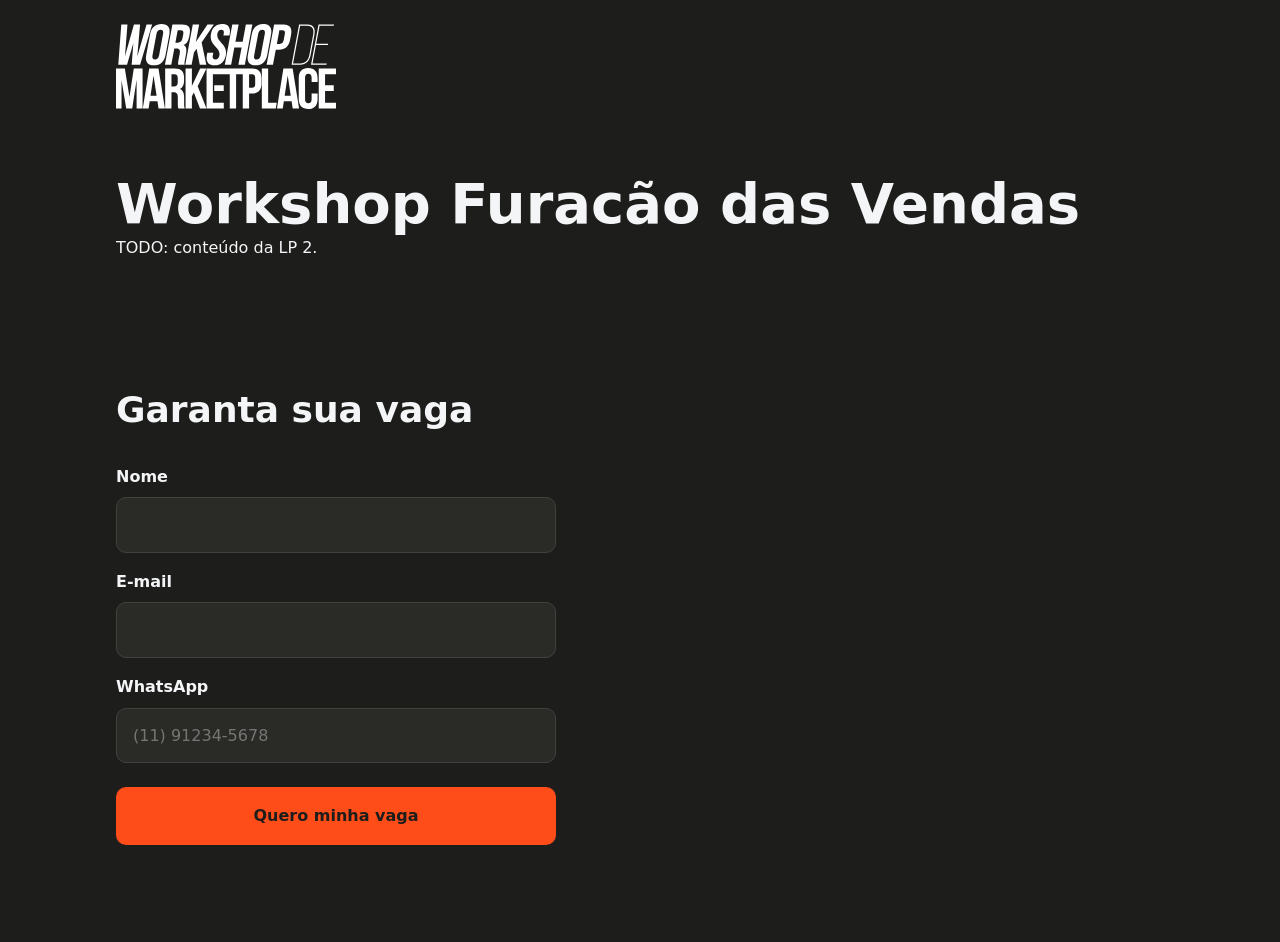
==== lp2/index.html @ ef736bb4 "Estrutura inicial das LPs do Workshop de Marketplace - .htaccess: HTTPS, sem www, URLs limpas, segur" ====
<!doctype html>
<html lang="pt-BR">
<head>
  <meta charset="utf-8">
  <meta name="viewport" content="width=device-width, initial-scale=1">

  <title>Workshop Furacão das Vendas | LP 2</title>
  <meta name="description" content="TODO: descrição de 140–160 caracteres da LP 2.">
  <link rel="canonical" href="https://workshop.furacaodasvendas.com.br/lp2/">
  <meta name="robots" content="index, follow, max-image-preview:large">

  <!-- Open Graph / redes sociais (imagem 1200x630) -->
  <meta property="og:type" content="website">
  <meta property="og:locale" content="pt_BR">
  <meta property="og:site_name" content="Workshop Furacão das Vendas">
  <meta property="og:title" content="Workshop Furacão das Vendas | LP 2">
  <meta property="og:description" content="TODO: descrição da LP 2.">
  <meta property="og:url" content="https://workshop.furacaodasvendas.com.br/lp2/">
  <meta property="og:image" content="https://workshop.furacaodasvendas.com.br/lp2/img/og.jpg">
  <meta property="og:image:width" content="1200">
  <meta property="og:image:height" content="630">
  <meta name="twitter:card" content="summary_large_image">

  <!-- Favicon / PWA -->
  <link rel="icon" href="/favicon.ico" sizes="32x32">
  <link rel="icon" href="/favicon.svg" type="image/svg+xml">
  <link rel="apple-touch-icon" href="/apple-touch-icon.png">
  <link rel="manifest" href="/site.webmanifest">
  <meta name="theme-color" content="#1D1D1B">

  <link rel="author" href="/humans.txt">

  <!-- Versione CSS/JS (?v=AAAAMMDD) a cada deploy para furar o cache -->
  <link rel="stylesheet" href="/lp2/css/style.css?v=20261028">
</head>
<body>

  <header class="site-header">
    <img class="logo" src="/lp2/img/logo-branco.svg" alt="Workshop de Marketplace" width="781" height="303">
  </header>

  <main>
    <section class="hero">
      <h1>Workshop Furacão das Vendas</h1>
      <p>TODO: conteúdo da LP 2.</p>
    </section>

    <section class="inscricao" id="inscricao">
      <h2>Garanta sua vaga</h2>

      <form class="form" action="/api/lead.php" method="post" data-antispam novalidate>
        <input type="hidden" name="_lp" value="lp2">
        <input type="hidden" name="_token" value="">

        <!-- Honeypot: invisível para pessoas, bots preenchem -->
        <div class="hp" aria-hidden="true">
          <label for="lp2-website">Não preencha</label>
          <input type="text" id="lp2-website" name="website" tabindex="-1" autocomplete="off">
        </div>

        <label for="lp2-nome">Nome</label>
        <input type="text" id="lp2-nome" name="nome" autocomplete="name" required minlength="2" maxlength="80">

        <label for="lp2-email">E-mail</label>
        <input type="email" id="lp2-email" name="email" autocomplete="email" required>

        <label for="lp2-telefone">WhatsApp</label>
        <input type="tel" id="lp2-telefone" name="telefone" autocomplete="tel-national" inputmode="tel" placeholder="(11) 91234-5678" required>

        <button type="submit">Quero minha vaga</button>
        <p class="form-status" data-form-status role="status" aria-live="polite"></p>
      </form>
    </section>
  </main>

  <script src="/assets/js/antispam.js?v=20261028" defer></script>
  <script src="/lp2/js/main.js?v=20261028" defer></script>
</body>
</html>
---- lp2/css/style.css ----
:root {
  --bg: #1D1D1B;
  --surface: #2A2A27;
  --border: #41413D;
  --text: #F4F5F7;
  --muted: #A9AFBC;
  --accent: #FF4D1A;
  --on-accent: #1D1D1B;
  --error: #FF6B6B;
  --ok: #3DDC84;
  color-scheme: dark;
}

*, *::before, *::after { box-sizing: border-box; margin: 0; }

body {
  min-height: 100dvh;
  background: var(--bg);
  color: var(--text);
  font: 16px/1.6 system-ui, -apple-system, "Segoe UI", Roboto, sans-serif;
  -webkit-font-smoothing: antialiased;
}

img, svg, video { display: block; max-width: 100%; height: auto; }

section { padding: 64px 16px; max-width: 1080px; margin-inline: auto; }

h1 { font-size: clamp(2rem, 6vw, 3.5rem); line-height: 1.1; }
h2 { font-size: clamp(1.5rem, 4vw, 2.25rem); line-height: 1.2; margin-bottom: 24px; }

/* Formulário */
.form { display: grid; gap: 8px; max-width: 440px; }
.form label { font-weight: 600; margin-top: 8px; }
.form input {
  width: 100%;
  padding: 14px 16px;
  border: 1px solid var(--border);
  border-radius: 10px;
  background: var(--surface);
  color: var(--text);
  font: inherit;
}
.form input:focus-visible { outline: 2px solid var(--accent); outline-offset: 2px; }
.form button {
  margin-top: 16px;
  padding: 16px 24px;
  border: 0;
  border-radius: 10px;
  background: var(--accent);
  color: var(--on-accent);
  font: inherit;
  font-weight: 700;
  cursor: pointer;
}
.form button:disabled { opacity: .6; cursor: wait; }
.form-status { min-height: 1.6em; color: var(--muted); }
.form-status[data-state="error"] { color: var(--error); }
.form-status[data-state="ok"] { color: var(--ok); }

/* Honeypot fora da tela (display:none é ignorado por alguns bots) */
.hp { position: absolute; left: -9999px; width: 1px; height: 1px; overflow: hidden; }

/* Cabeçalho */
.site-header { padding: 24px 16px 0; max-width: 1080px; margin-inline: auto; }
.logo { width: clamp(140px, 30vw, 220px); }
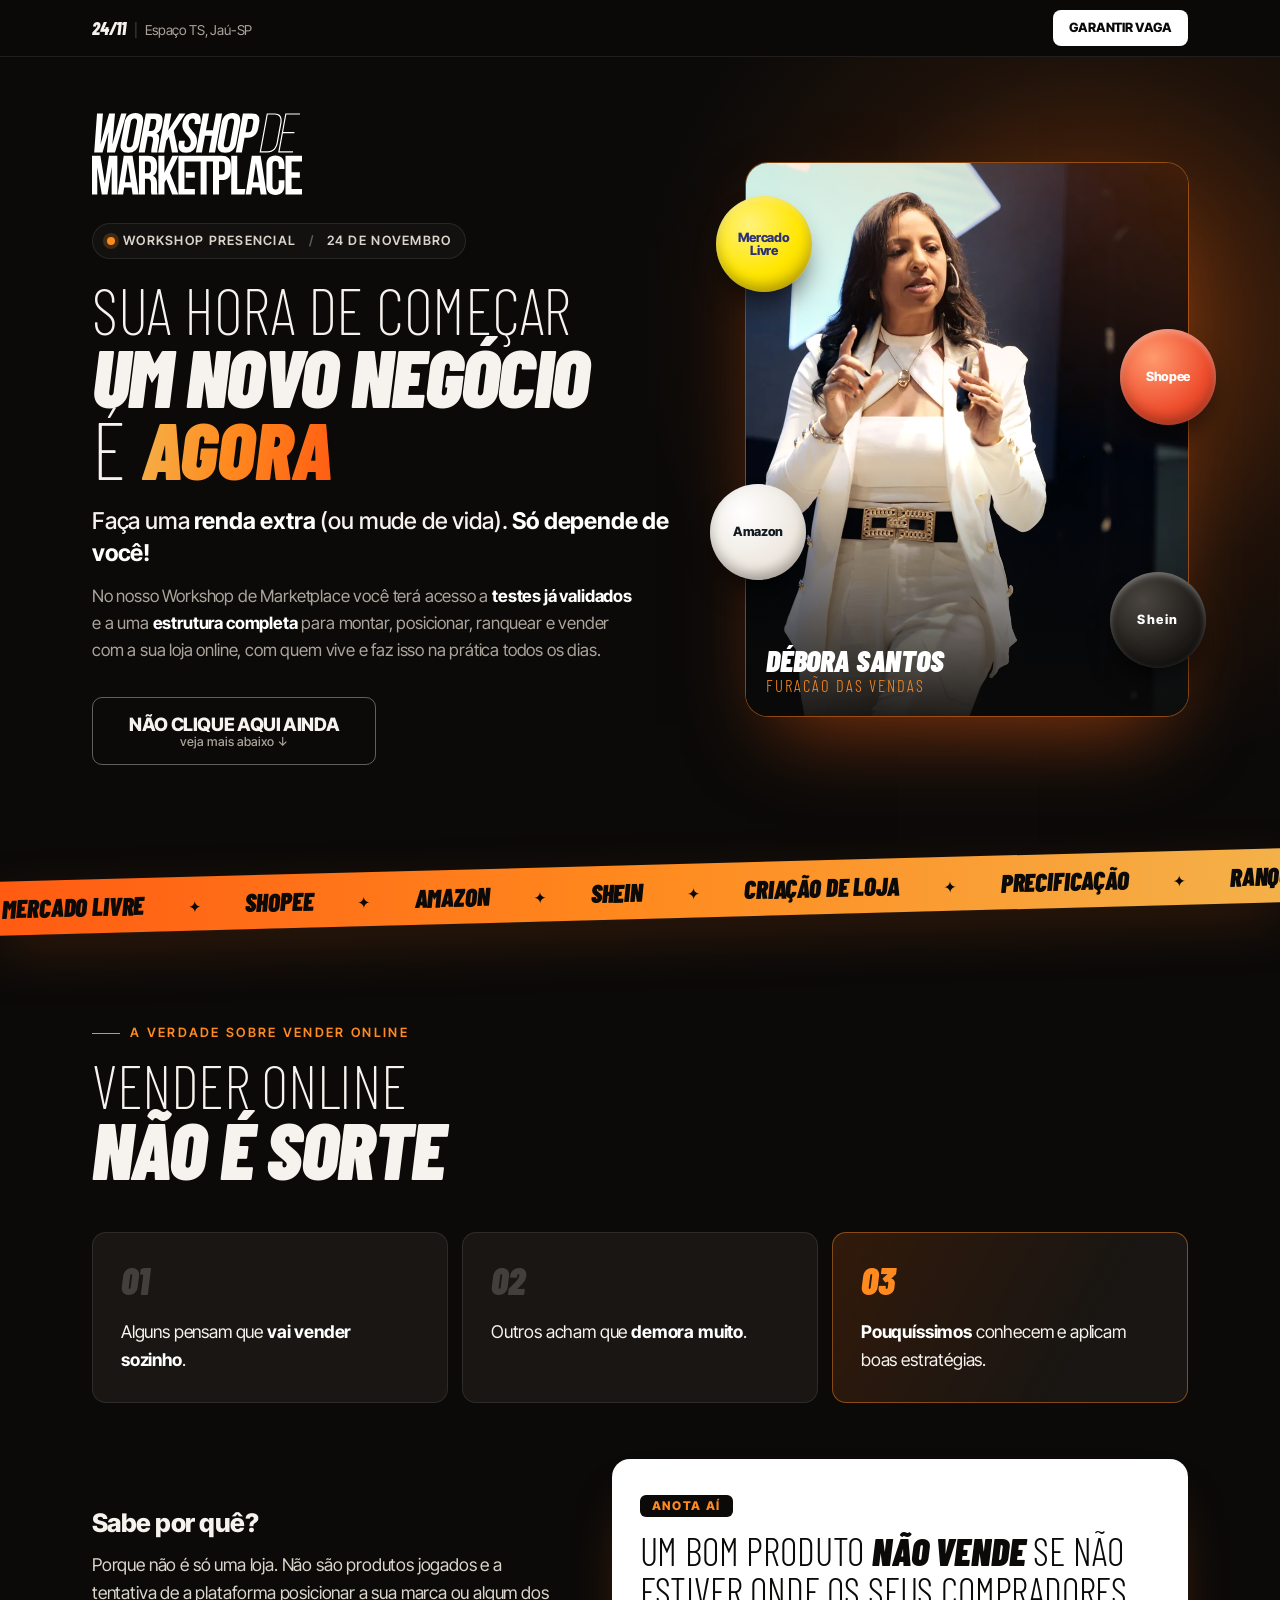
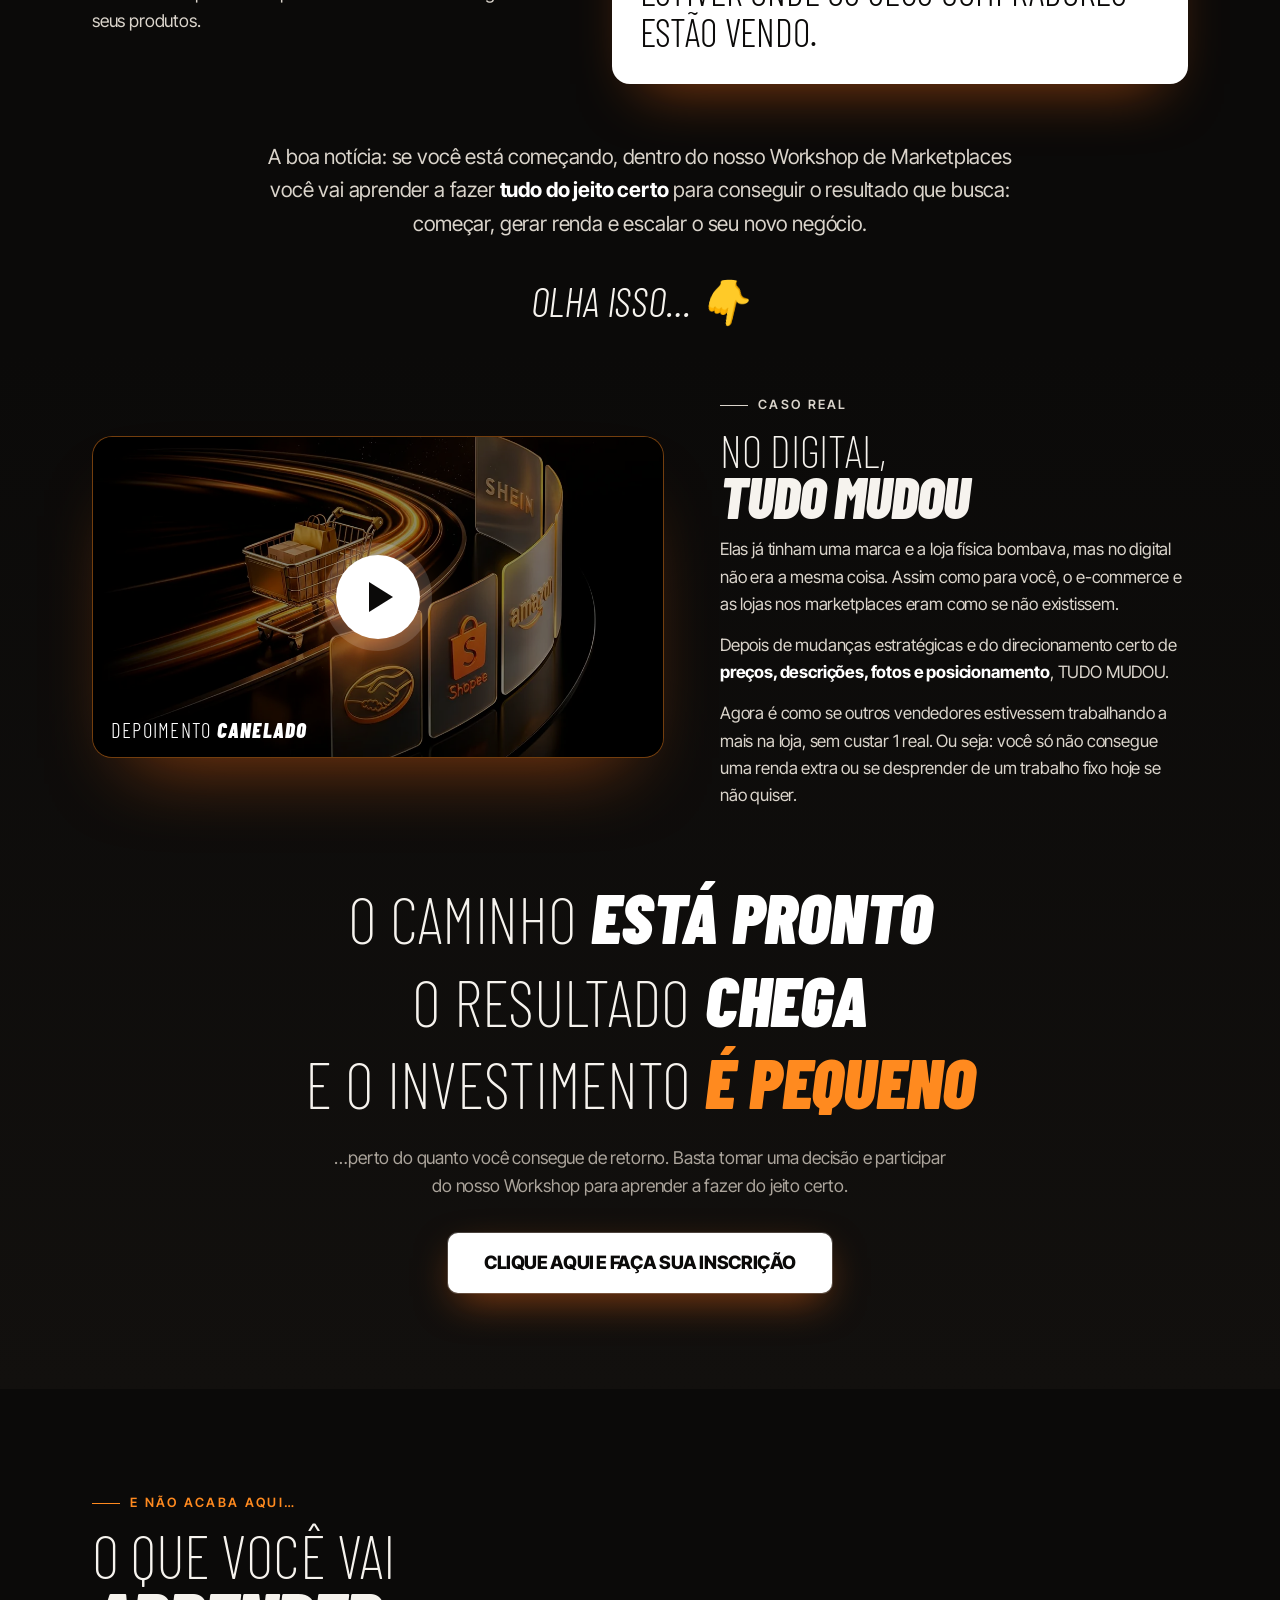
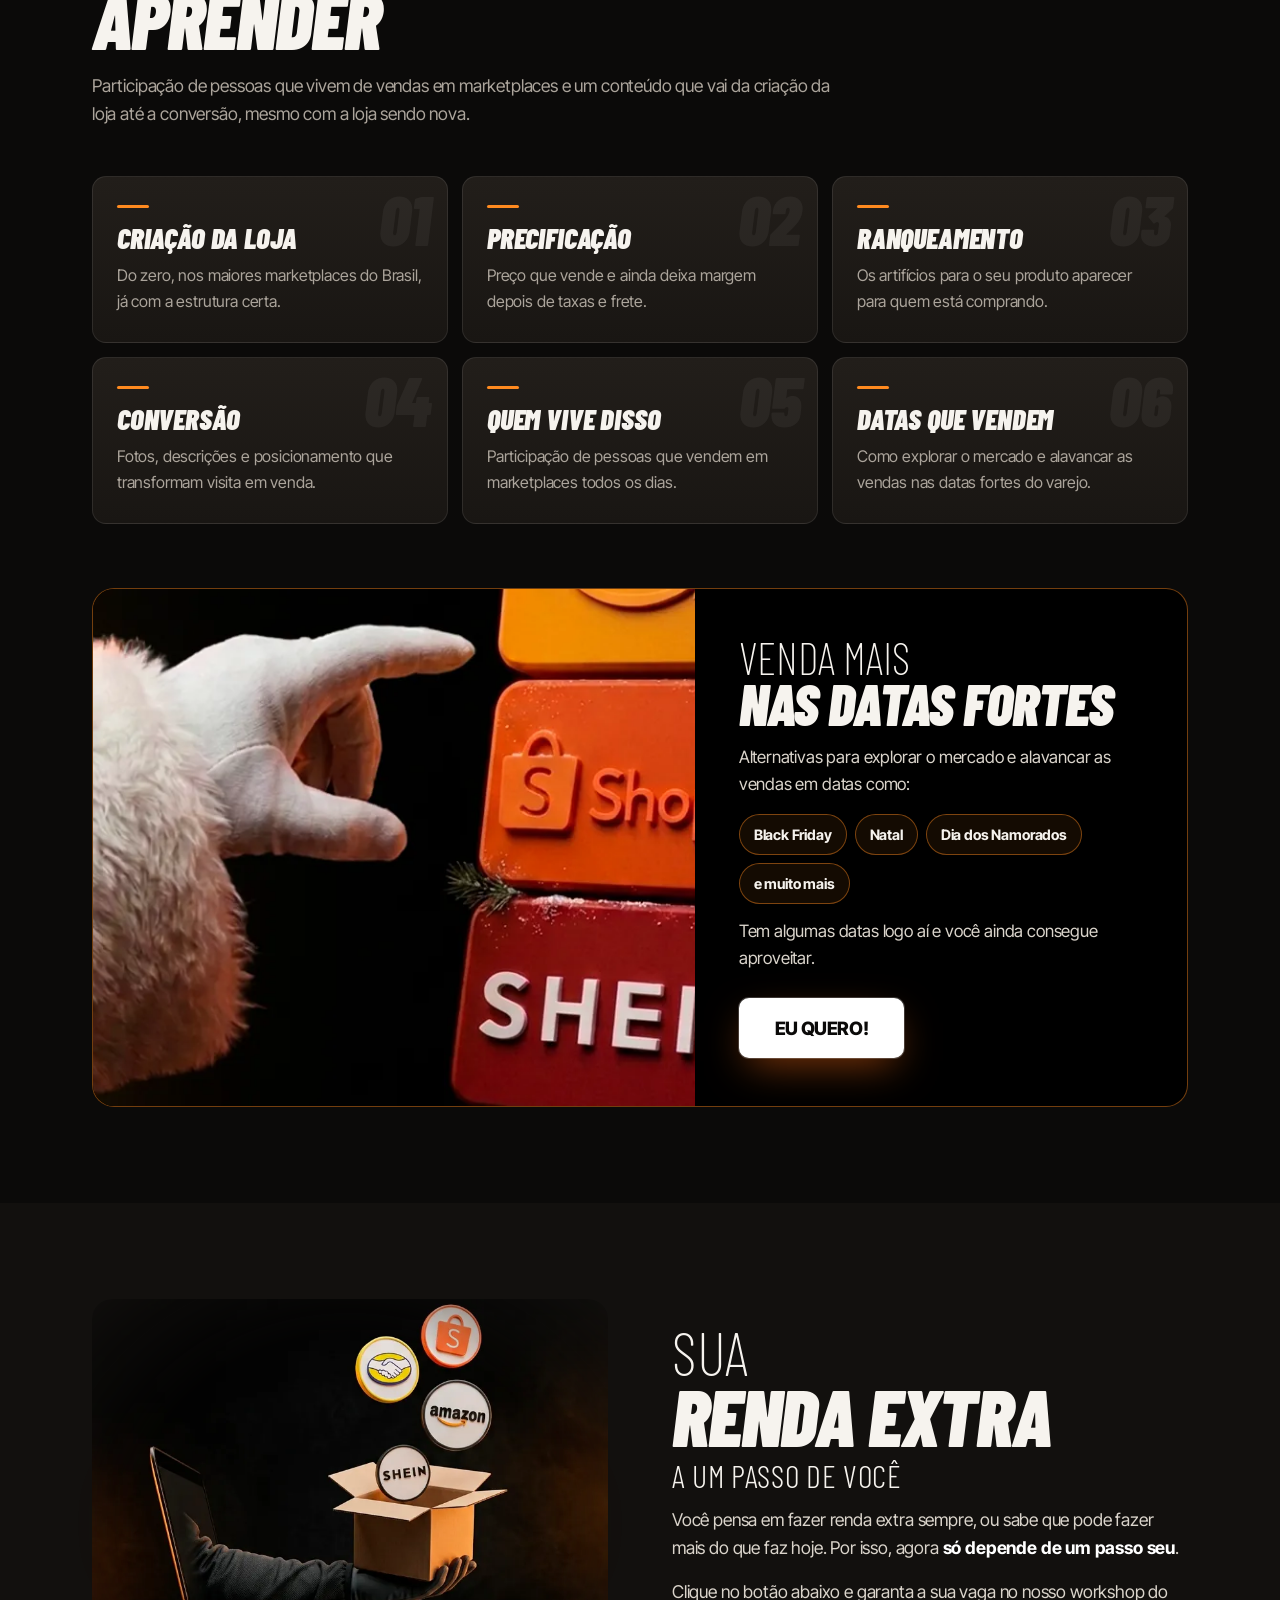
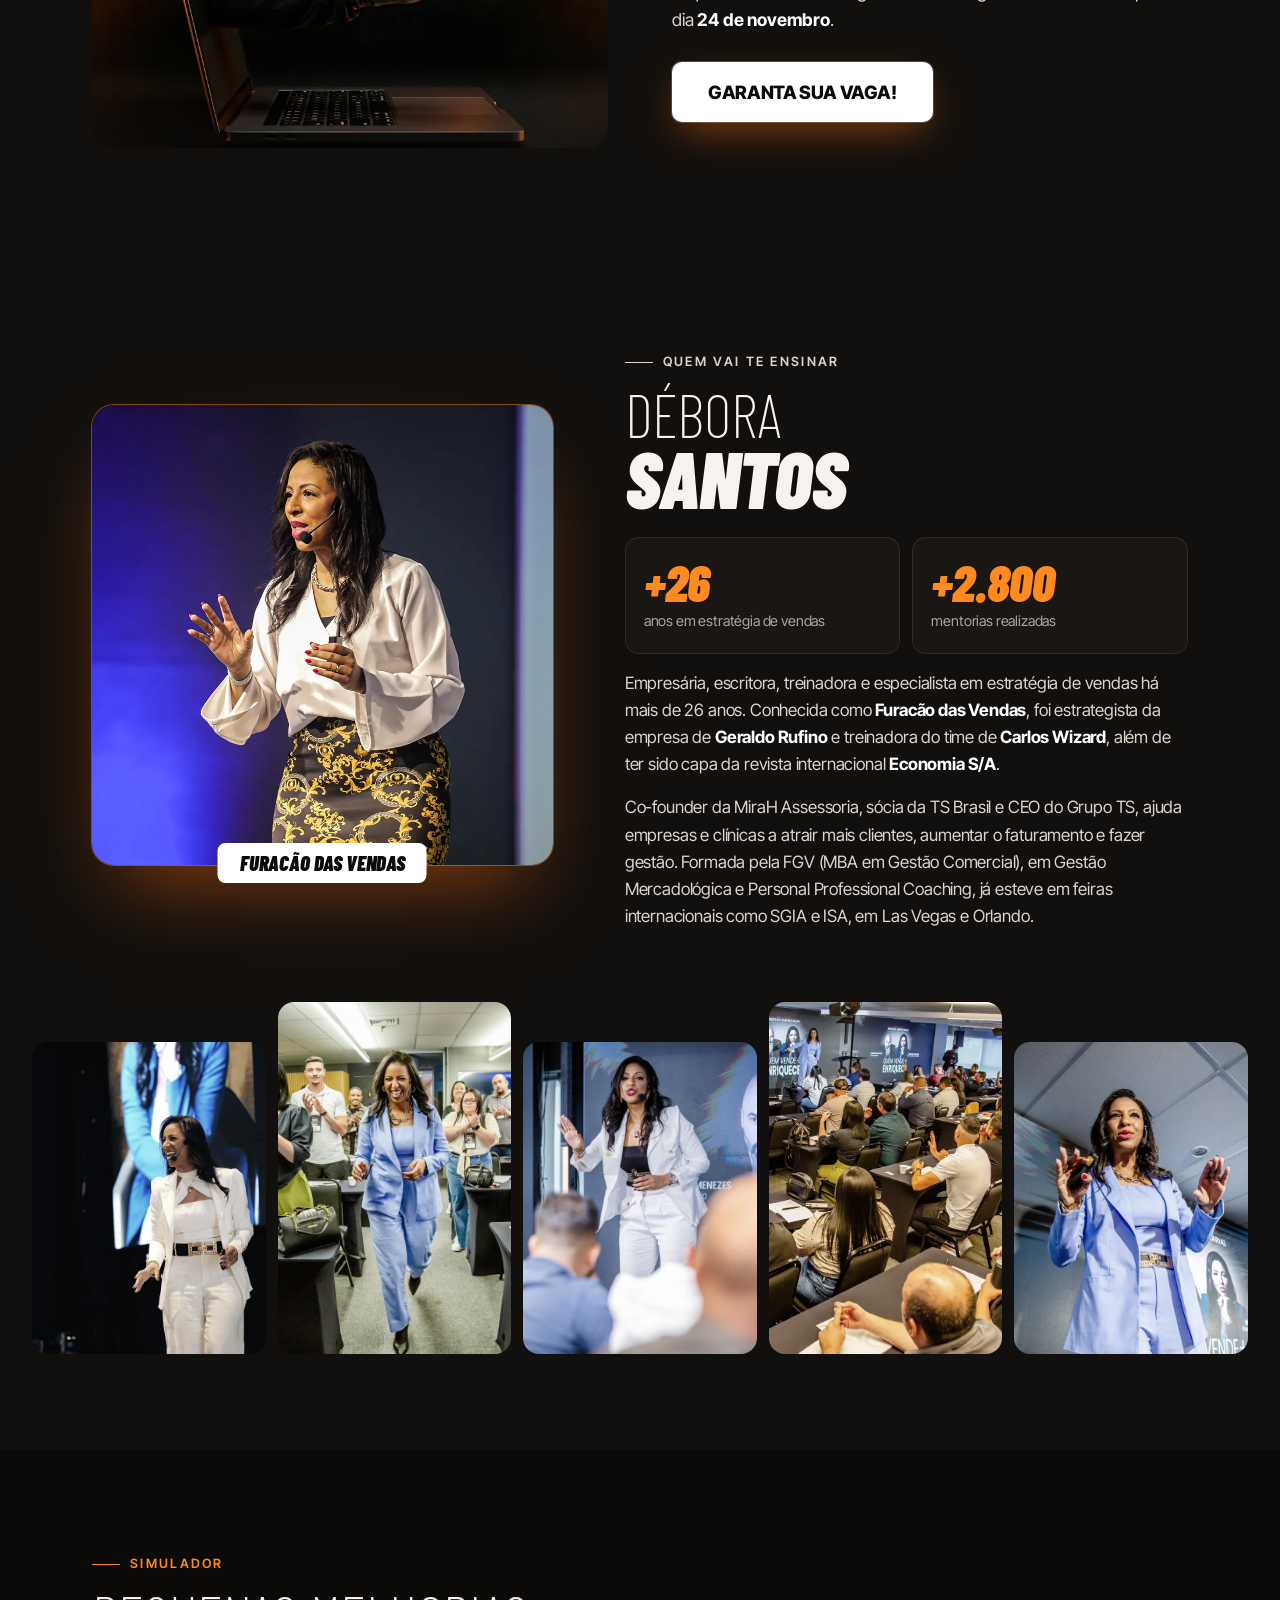
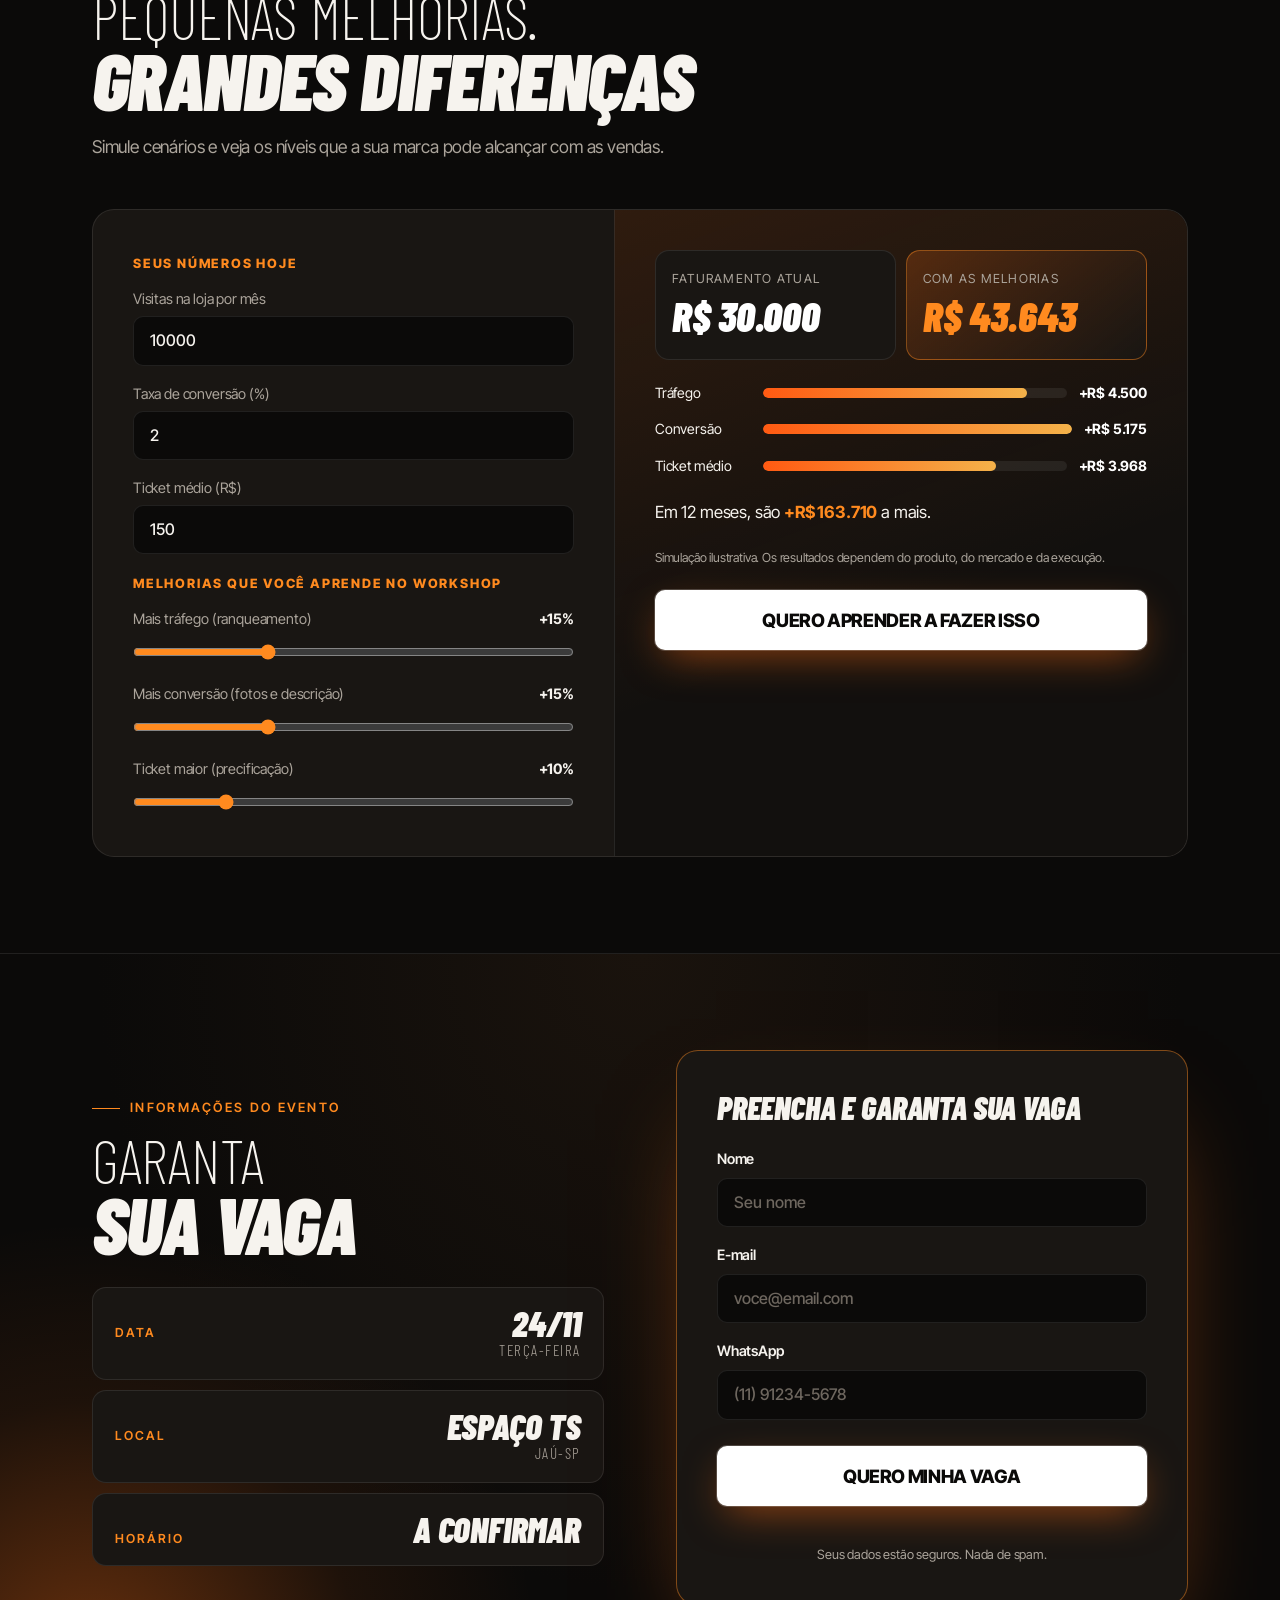
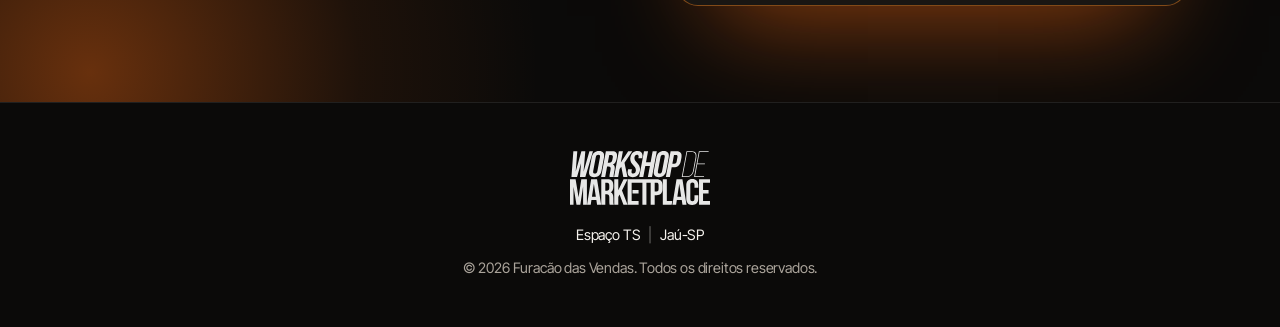
==== commit 564e781a: "LP2 completa (design dos criativos) e lp1 clonada como base - Hero com a Débora no palco, faixa de m" ====
--- a/lp2/index.html
+++ b/lp2/index.html
@@ -4,17 +4,17 @@
   <meta charset="utf-8">
   <meta name="viewport" content="width=device-width, initial-scale=1">
 
-  <title>Workshop Furacão das Vendas | LP 2</title>
-  <meta name="description" content="TODO: descrição de 140–160 caracteres da LP 2.">
+  <title>Workshop de Marketplace | 24/11 em Jaú-SP com Débora Santos</title>
+  <meta name="description" content="Aprenda a montar, posicionar, ranquear e vender nos marketplaces com quem vive disso todos os dias. Workshop presencial em 24/11 no Espaço TS, Jaú-SP.">
   <link rel="canonical" href="https://workshop.furacaodasvendas.com.br/lp2/">
   <meta name="robots" content="index, follow, max-image-preview:large">
 
   <!-- Open Graph / redes sociais (imagem 1200x630) -->
   <meta property="og:type" content="website">
   <meta property="og:locale" content="pt_BR">
-  <meta property="og:site_name" content="Workshop Furacão das Vendas">
-  <meta property="og:title" content="Workshop Furacão das Vendas | LP 2">
-  <meta property="og:description" content="TODO: descrição da LP 2.">
+  <meta property="og:site_name" content="Workshop de Marketplace">
+  <meta property="og:title" content="Workshop de Marketplace | 24/11 em Jaú-SP">
+  <meta property="og:description" content="Sua renda extra começa nos marketplaces. Aprenda o passo a passo com a Débora Santos, a Furacão das Vendas.">
   <meta property="og:url" content="https://workshop.furacaodasvendas.com.br/lp2/">
   <meta property="og:image" content="https://workshop.furacaodasvendas.com.br/lp2/img/og.jpg">
   <meta property="og:image:width" content="1200">
@@ -26,52 +26,390 @@
   <link rel="icon" href="/favicon.svg" type="image/svg+xml">
   <link rel="apple-touch-icon" href="/apple-touch-icon.png">
   <link rel="manifest" href="/site.webmanifest">
-  <meta name="theme-color" content="#1D1D1B">
+  <meta name="theme-color" content="#0B0A09">
 
   <link rel="author" href="/humans.txt">
+
+  <!-- Fontes -->
+  <link rel="preconnect" href="https://fonts.googleapis.com">
+  <link rel="preconnect" href="https://fonts.gstatic.com" crossorigin>
+  <link rel="stylesheet" href="https://fonts.googleapis.com/css2?family=Barlow+Condensed:ital,wght@0,200;0,300;0,600;0,800;1,300;1,800;1,900&family=Inter+Tight:wght@400;500;600;700;800&display=swap">
+
+  <link rel="preload" as="image" href="/lp2/img/debora-palco.webp" fetchpriority="high">
 
   <!-- Versione CSS/JS (?v=AAAAMMDD) a cada deploy para furar o cache -->
   <link rel="stylesheet" href="/lp2/css/style.css?v=20261028">
+  <script>document.documentElement.classList.add('js')</script>
+
+  <script type="application/ld+json">
+  {
+    "@context": "https://schema.org",
+    "@type": "Event",
+    "name": "Workshop de Marketplace",
+    "description": "Workshop presencial para criar, posicionar, ranquear e vender nos marketplaces.",
+    "startDate": "2026-11-24",
+    "eventAttendanceMode": "https://schema.org/OfflineEventAttendanceMode",
+    "eventStatus": "https://schema.org/EventScheduled",
+    "location": {
+      "@type": "Place",
+      "name": "Espaço TS",
+      "address": { "@type": "PostalAddress", "addressLocality": "Jaú", "addressRegion": "SP", "addressCountry": "BR" }
+    },
+    "image": "https://workshop.furacaodasvendas.com.br/lp2/img/og.jpg",
+    "performer": { "@type": "Person", "name": "Débora Santos" },
+    "organizer": { "@type": "Organization", "name": "Furacão das Vendas", "url": "https://workshop.furacaodasvendas.com.br/" }
+  }
+  </script>
 </head>
 <body>
 
-  <header class="site-header">
-    <img class="logo" src="/lp2/img/logo-branco.svg" alt="Workshop de Marketplace" width="781" height="303">
-  </header>
+  <!-- Barra superior -->
+  <div class="topbar">
+    <div class="topbar__in">
+      <p><strong>24/11</strong> <span class="topbar__loc"><span class="sep">|</span> Espaço TS, Jaú-SP</span> <span class="topbar__count" data-countdown hidden></span></p>
+      <a class="topbar__cta" href="#inscricao">Garantir vaga</a>
+    </div>
+  </div>
 
   <main>
+
+    <!-- HERO -->
     <section class="hero">
-      <h1>Workshop Furacão das Vendas</h1>
-      <p>TODO: conteúdo da LP 2.</p>
-    </section>
-
-    <section class="inscricao" id="inscricao">
-      <h2>Garanta sua vaga</h2>
-
-      <form class="form" action="/api/lead.php" method="post" data-antispam novalidate>
-        <input type="hidden" name="_lp" value="lp2">
-        <input type="hidden" name="_token" value="">
-
-        <!-- Honeypot: invisível para pessoas, bots preenchem -->
-        <div class="hp" aria-hidden="true">
-          <label for="lp2-website">Não preencha</label>
-          <input type="text" id="lp2-website" name="website" tabindex="-1" autocomplete="off">
-        </div>
-
-        <label for="lp2-nome">Nome</label>
-        <input type="text" id="lp2-nome" name="nome" autocomplete="name" required minlength="2" maxlength="80">
-
-        <label for="lp2-email">E-mail</label>
-        <input type="email" id="lp2-email" name="email" autocomplete="email" required>
-
-        <label for="lp2-telefone">WhatsApp</label>
-        <input type="tel" id="lp2-telefone" name="telefone" autocomplete="tel-national" inputmode="tel" placeholder="(11) 91234-5678" required>
-
-        <button type="submit">Quero minha vaga</button>
-        <p class="form-status" data-form-status role="status" aria-live="polite"></p>
-      </form>
+      <div class="hero__glow" aria-hidden="true"></div>
+      <div class="wrap hero__grid">
+        <div class="hero__copy">
+          <img class="logo" src="/lp2/img/logo-branco.svg" alt="Workshop de Marketplace" width="781" height="303">
+
+          <p class="eyebrow"><span class="dot"></span> Workshop presencial <span class="sep">/</span> 24 de novembro</p>
+
+          <h1 class="display">
+            <span class="thin">Sua hora de começar</span>
+            <span class="bold">um novo negócio</span>
+            <span class="thin">é <em class="hl">agora</em></span>
+          </h1>
+
+          <p class="hero__sub">Faça uma <strong>renda extra</strong> (ou mude de vida). <strong>Só depende de você!</strong></p>
+
+          <p class="hero__text">No nosso Workshop de Marketplace você terá acesso a <strong>testes já validados</strong> e a uma <strong>estrutura completa</strong> para montar, posicionar, ranquear e vender com a sua loja online, com quem vive e faz isso na prática todos os dias.</p>
+
+          <a class="btn btn--ghost" href="#por-que">
+            <span>Não clique aqui ainda</span>
+            <small>veja mais abaixo <i aria-hidden="true">↓</i></small>
+          </a>
+        </div>
+
+        <div class="hero__media">
+          <figure class="hero__photo">
+            <img src="/lp2/img/debora-palco.webp" alt="Débora Santos palestrando no palco" width="880" height="1100" fetchpriority="high">
+          </figure>
+          <ul class="coins" aria-label="Marketplaces abordados">
+            <li class="coin coin--ml">Mercado Livre</li>
+            <li class="coin coin--sh">Shopee</li>
+            <li class="coin coin--am">Amazon</li>
+            <li class="coin coin--se">Shein</li>
+          </ul>
+          <div class="hero__badge">
+            <strong>Débora Santos</strong>
+            <span>Furacão das Vendas</span>
+          </div>
+        </div>
+      </div>
+    </section>
+
+    <!-- Faixa -->
+    <div class="ticker" aria-hidden="true">
+      <div class="ticker__track">
+        <span>Mercado Livre</span><span>Shopee</span><span>Amazon</span><span>Shein</span><span>Criação de loja</span><span>Precificação</span><span>Ranqueamento</span><span>Conversão</span>
+        <span>Mercado Livre</span><span>Shopee</span><span>Amazon</span><span>Shein</span><span>Criação de loja</span><span>Precificação</span><span>Ranqueamento</span><span>Conversão</span>
+      </div>
+    </div>
+
+    <!-- PROBLEMA -->
+    <section class="sec" id="por-que">
+      <div class="wrap">
+        <header class="sec__head reveal">
+          <p class="kicker">A verdade sobre vender online</p>
+          <h2 class="display display--md">
+            <span class="thin">Vender online</span>
+            <span class="bold">não é sorte</span>
+          </h2>
+        </header>
+
+        <ul class="myths reveal">
+          <li class="myth"><span class="myth__n">01</span><p>Alguns pensam que <strong>vai vender sozinho</strong>.</p></li>
+          <li class="myth"><span class="myth__n">02</span><p>Outros acham que <strong>demora muito</strong>.</p></li>
+          <li class="myth myth--on"><span class="myth__n">03</span><p><strong>Pouquíssimos</strong> conhecem e aplicam boas estratégias.</p></li>
+        </ul>
+
+        <div class="split reveal">
+          <div class="split__text">
+            <h3 class="h3">Sabe por quê?</h3>
+            <p>Porque não é só uma loja. Não são produtos jogados e a tentativa de a plataforma posicionar a sua marca ou algum dos seus produtos.</p>
+          </div>
+          <blockquote class="callout">
+            <span class="callout__tag">Anota aí</span>
+            <p>Um bom produto <strong>não vende</strong> se não estiver onde os seus compradores estão vendo.</p>
+          </blockquote>
+        </div>
+
+        <p class="lead reveal">A boa notícia: se você está começando, dentro do nosso Workshop de Marketplaces você vai aprender a fazer <strong>tudo do jeito certo</strong> para conseguir o resultado que busca: começar, gerar renda e escalar o seu novo negócio.</p>
+
+        <p class="look reveal">Olha isso… <span aria-hidden="true">👇</span></p>
+      </div>
+    </section>
+
+    <!-- CASE -->
+    <section class="sec sec--case">
+      <div class="wrap">
+        <div class="video reveal">
+          <!-- TODO: preencher data-yt com o ID do vídeo do YouTube das donas da Canelado -->
+          <button class="video__btn" type="button" data-yt="" aria-label="Assistir ao depoimento das donas da Canelado">
+            <img src="/lp2/img/arte-carrinho.webp" alt="" width="1080" height="610" loading="lazy">
+            <span class="video__play" aria-hidden="true"></span>
+            <span class="video__label">Depoimento <strong>Canelado</strong></span>
+          </button>
+        </div>
+
+        <div class="case reveal">
+          <p class="kicker">Caso real</p>
+          <h2 class="display display--sm">
+            <span class="thin">No digital,</span>
+            <span class="bold">tudo mudou</span>
+          </h2>
+          <p>Elas já tinham uma marca e a loja física bombava, mas no digital não era a mesma coisa. Assim como para você, o e-commerce e as lojas nos marketplaces eram como se não existissem.</p>
+          <p>Depois de mudanças estratégicas e do direcionamento certo de <strong>preços, descrições, fotos e posicionamento</strong>, TUDO MUDOU.</p>
+          <p>Agora é como se outros vendedores estivessem trabalhando a mais na loja, sem custar 1 real. Ou seja: você só não consegue uma renda extra ou se desprender de um trabalho fixo hoje se não quiser.</p>
+        </div>
+      </div>
+
+      <div class="wrap">
+        <ol class="steps reveal">
+          <li><span>O caminho</span> <b>está pronto</b></li>
+          <li><span>O resultado</span> <b>chega</b></li>
+          <li><span>E o investimento</span> <b>é pequeno</b></li>
+        </ol>
+        <p class="center muted reveal">…perto do quanto você consegue de retorno. Basta tomar uma decisão e participar do nosso Workshop para aprender a fazer do jeito certo.</p>
+        <div class="center reveal">
+          <a class="btn" href="#inscricao">Clique aqui e faça sua inscrição</a>
+        </div>
+      </div>
+    </section>
+
+    <!-- CONTEÚDO -->
+    <section class="sec">
+      <div class="wrap">
+        <header class="sec__head reveal">
+          <p class="kicker">E não acaba aqui…</p>
+          <h2 class="display display--md">
+            <span class="thin">O que você vai</span>
+            <span class="bold">aprender</span>
+          </h2>
+          <p class="muted">Participação de pessoas que vivem de vendas em marketplaces e um conteúdo que vai da criação da loja até a conversão, mesmo com a loja sendo nova.</p>
+        </header>
+
+        <ul class="cards reveal">
+          <li class="card"><span class="card__n">01</span><h3>Criação da loja</h3><p>Do zero, nos maiores marketplaces do Brasil, já com a estrutura certa.</p></li>
+          <li class="card"><span class="card__n">02</span><h3>Precificação</h3><p>Preço que vende e ainda deixa margem depois de taxas e frete.</p></li>
+          <li class="card"><span class="card__n">03</span><h3>Ranqueamento</h3><p>Os artifícios para o seu produto aparecer para quem está comprando.</p></li>
+          <li class="card"><span class="card__n">04</span><h3>Conversão</h3><p>Fotos, descrições e posicionamento que transformam visita em venda.</p></li>
+          <li class="card"><span class="card__n">05</span><h3>Quem vive disso</h3><p>Participação de pessoas que vendem em marketplaces todos os dias.</p></li>
+          <li class="card"><span class="card__n">06</span><h3>Datas que vendem</h3><p>Como explorar o mercado e alavancar as vendas nas datas fortes do varejo.</p></li>
+        </ul>
+
+        <div class="season reveal">
+          <img class="season__img" src="/lp2/img/arte-natal.webp" alt="" width="1080" height="540" loading="lazy">
+          <div class="season__text">
+            <h3 class="display display--sm">
+              <span class="thin">Venda mais</span>
+              <span class="bold">nas datas fortes</span>
+            </h3>
+            <p>Alternativas para explorar o mercado e alavancar as vendas em datas como:</p>
+            <ul class="chips">
+              <li>Black Friday</li><li>Natal</li><li>Dia dos Namorados</li><li>e muito mais</li>
+            </ul>
+            <p class="muted">Tem algumas datas logo aí e você ainda consegue aproveitar.</p>
+            <a class="btn" href="#inscricao">Eu quero!</a>
+          </div>
+        </div>
+      </div>
+    </section>
+
+    <!-- RENDA EXTRA -->
+    <section class="sec sec--extra">
+      <div class="wrap extra">
+        <figure class="extra__img reveal">
+          <img src="/lp2/img/arte-notebook.webp" alt="" width="800" height="695" loading="lazy">
+        </figure>
+        <div class="extra__text reveal">
+          <h2 class="display display--md">
+            <span class="thin">Sua</span>
+            <span class="bold">renda extra</span>
+            <span class="thin small">a um passo de você</span>
+          </h2>
+          <p>Você pensa em fazer renda extra sempre, ou sabe que pode fazer mais do que faz hoje. Por isso, agora <strong>só depende de um passo seu</strong>.</p>
+          <p>Clique no botão abaixo e garanta a sua vaga no nosso workshop do dia <strong>24 de novembro</strong>.</p>
+          <a class="btn" href="#inscricao">Garanta sua vaga!</a>
+        </div>
+      </div>
+    </section>
+
+    <!-- PALESTRANTE -->
+    <section class="sec sec--speaker" id="debora">
+      <div class="wrap speaker">
+        <figure class="speaker__photo reveal">
+          <img src="/lp2/img/debora-bio.webp" alt="Débora Santos durante palestra" width="900" height="900" loading="lazy">
+          <figcaption>Furacão das Vendas</figcaption>
+        </figure>
+
+        <div class="speaker__text reveal">
+          <p class="kicker">Quem vai te ensinar</p>
+          <h2 class="display display--md">
+            <span class="thin">Débora</span>
+            <span class="bold">Santos</span>
+          </h2>
+
+          <ul class="stats">
+            <li><b>+26</b><span>anos em estratégia de vendas</span></li>
+            <li><b>+2.800</b><span>mentorias realizadas</span></li>
+          </ul>
+
+          <p>Empresária, escritora, treinadora e especialista em estratégia de vendas há mais de 26 anos. Conhecida como <strong>Furacão das Vendas</strong>, foi estrategista da empresa de <strong>Geraldo Rufino</strong> e treinadora do time de <strong>Carlos Wizard</strong>, além de ter sido capa da revista internacional <strong>Economia S/A</strong>.</p>
+          <p>Co-founder da MiraH Assessoria, sócia da TS Brasil e CEO do Grupo TS, ajuda empresas e clínicas a atrair mais clientes, aumentar o faturamento e fazer gestão. Formada pela FGV (MBA em Gestão Comercial), em Gestão Mercadológica e Personal Professional Coaching, já esteve em feiras internacionais como SGIA e ISA, em Las Vegas e Orlando.</p>
+        </div>
+      </div>
+
+      <ul class="gallery" aria-label="Débora Santos em eventos">
+        <li><img src="/lp2/img/galeria-telao.webp" alt="Débora no palco em frente ao telão" width="1200" height="800" loading="lazy"></li>
+        <li><img src="/lp2/img/galeria-plateia.webp" alt="Plateia aplaudindo a Débora" width="1200" height="800" loading="lazy"></li>
+        <li><img src="/lp2/img/galeria-publico.webp" alt="Débora palestrando para o público" width="800" height="800" loading="lazy"></li>
+        <li><img src="/lp2/img/galeria-sala.webp" alt="Sala cheia durante treinamento" width="1200" height="959" loading="lazy"></li>
+        <li><img src="/lp2/img/galeria-azul.webp" alt="Débora palestrando" width="800" height="800" loading="lazy"></li>
+      </ul>
+    </section>
+
+    <!-- SIMULADOR -->
+    <section class="sec" id="simulador">
+      <div class="wrap">
+        <header class="sec__head reveal">
+          <p class="kicker">Simulador</p>
+          <h2 class="display display--md">
+            <span class="thin">Pequenas melhorias.</span>
+            <span class="bold">Grandes diferenças</span>
+          </h2>
+          <p class="muted">Simule cenários e veja os níveis que a sua marca pode alcançar com as vendas.</p>
+        </header>
+
+        <div class="sim reveal" data-sim>
+          <div class="sim__in">
+            <h3 class="sim__title">Seus números hoje</h3>
+            <label class="field">
+              <span>Visitas na loja por mês</span>
+              <input type="number" name="visitas" value="10000" min="0" step="100" inputmode="numeric">
+            </label>
+            <label class="field">
+              <span>Taxa de conversão (%)</span>
+              <input type="number" name="conversao" value="2" min="0" max="100" step="0.1" inputmode="decimal">
+            </label>
+            <label class="field">
+              <span>Ticket médio (R$)</span>
+              <input type="number" name="ticket" value="150" min="0" step="1" inputmode="decimal">
+            </label>
+
+            <h3 class="sim__title">Melhorias que você aprende no workshop</h3>
+            <label class="range">
+              <span>Mais tráfego (ranqueamento) <output data-out="t">+15%</output></span>
+              <input type="range" name="t" min="0" max="50" value="15">
+            </label>
+            <label class="range">
+              <span>Mais conversão (fotos e descrição) <output data-out="c">+15%</output></span>
+              <input type="range" name="c" min="0" max="50" value="15">
+            </label>
+            <label class="range">
+              <span>Ticket maior (precificação) <output data-out="k">+10%</output></span>
+              <input type="range" name="k" min="0" max="50" value="10">
+            </label>
+          </div>
+
+          <div class="sim__out" aria-live="polite">
+            <div class="sim__totals">
+              <div class="total">
+                <span>Faturamento atual</span>
+                <b data-res="atual">R$ 30.000</b>
+              </div>
+              <div class="total total--on">
+                <span>Com as melhorias</span>
+                <b data-res="novo">R$ 43.643</b>
+              </div>
+            </div>
+            <ul class="bars">
+              <li><span>Tráfego</span><i><em data-bar="t"></em></i><b data-res="t">+R$ 4.500</b></li>
+              <li><span>Conversão</span><i><em data-bar="c"></em></i><b data-res="c">+R$ 5.175</b></li>
+              <li><span>Ticket médio</span><i><em data-bar="k"></em></i><b data-res="k">+R$ 3.968</b></li>
+            </ul>
+            <p class="sim__year">Em 12 meses, são <b data-res="ano">+R$ 163.710</b> a mais.</p>
+            <p class="sim__note">Simulação ilustrativa. Os resultados dependem do produto, do mercado e da execução.</p>
+            <a class="btn btn--block" href="#inscricao">Quero aprender a fazer isso</a>
+          </div>
+        </div>
+      </div>
+    </section>
+
+    <!-- INSCRIÇÃO -->
+    <section class="sec sec--form" id="inscricao">
+      <div class="hero__glow hero__glow--b" aria-hidden="true"></div>
+      <div class="wrap signup">
+        <div class="signup__info reveal">
+          <p class="kicker">Informações do evento</p>
+          <h2 class="display display--md">
+            <span class="thin">Garanta</span>
+            <span class="bold">sua vaga</span>
+          </h2>
+          <dl class="info">
+            <div><dt>Data</dt><dd>24/11 <small>terça-feira</small></dd></div>
+            <div><dt>Local</dt><dd>Espaço TS <small>Jaú-SP</small></dd></div>
+            <!-- TODO: confirmar horário -->
+            <div><dt>Horário</dt><dd>A confirmar</dd></div>
+          </dl>
+        </div>
+
+        <form class="form reveal" action="/api/lead.php" method="post" data-antispam novalidate>
+          <input type="hidden" name="_lp" value="lp2">
+          <input type="hidden" name="_token" value="">
+
+          <!-- Honeypot: invisível para pessoas, bots preenchem -->
+          <div class="hp" aria-hidden="true">
+            <label for="lp2-website">Não preencha</label>
+            <input type="text" id="lp2-website" name="website" tabindex="-1" autocomplete="off">
+          </div>
+
+          <p class="form__title">Preencha e garanta sua vaga</p>
+
+          <label for="lp2-nome">Nome</label>
+          <input type="text" id="lp2-nome" name="nome" autocomplete="name" placeholder="Seu nome" required minlength="2" maxlength="80">
+
+          <label for="lp2-email">E-mail</label>
+          <input type="email" id="lp2-email" name="email" autocomplete="email" placeholder="voce@email.com" required>
+
+          <label for="lp2-telefone">WhatsApp</label>
+          <input type="tel" id="lp2-telefone" name="telefone" autocomplete="tel-national" inputmode="tel" placeholder="(11) 91234-5678" required>
+
+          <button class="btn btn--block" type="submit">Quero minha vaga</button>
+          <p class="form-status" data-form-status role="status" aria-live="polite"></p>
+          <p class="form__lock">Seus dados estão seguros. Nada de spam.</p>
+        </form>
+      </div>
     </section>
   </main>
+
+  <footer class="footer">
+    <div class="wrap footer__in">
+      <img src="/lp2/img/logo-branco.svg" alt="Workshop de Marketplace" width="781" height="303" loading="lazy">
+      <p>Espaço TS <span class="sep">|</span> Jaú-SP</p>
+      <p class="muted">© 2026 Furacão das Vendas. Todos os direitos reservados.</p>
+    </div>
+  </footer>
+
+  <a class="mcta" href="#inscricao" data-mcta>Garantir minha vaga</a>
 
   <script src="/assets/js/antispam.js?v=20261028" defer></script>
   <script src="/lp2/js/main.js?v=20261028" defer></script>
--- a/lp2/css/style.css
+++ b/lp2/css/style.css
@@ -1,65 +1,683 @@
 :root {
-  --bg: #1D1D1B;
-  --surface: #2A2A27;
-  --border: #41413D;
-  --text: #F4F5F7;
-  --muted: #A9AFBC;
-  --accent: #FF4D1A;
-  --on-accent: #1D1D1B;
+  --bg: #0B0A09;
+  --bg-2: #12100E;
+  --surface: #191613;
+  --surface-2: #221E1A;
+  --border: rgba(255, 255, 255, .09);
+  --border-hot: rgba(255, 138, 31, .45);
+  --text: #F6F3EE;
+  --muted: #ABA49B;
+  --accent: #FF8A1F;
+  --accent-2: #FF5A12;
+  --gold: #F4B24A;
+  --glow: rgba(255, 110, 20, .55);
+  --on-accent: #0B0A09;
   --error: #FF6B6B;
   --ok: #3DDC84;
+
+  --display: "Barlow Condensed", "Arial Narrow", system-ui, sans-serif;
+  --body: "Inter Tight", system-ui, -apple-system, "Segoe UI", Roboto, sans-serif;
+  --radius: 14px;
+  --gutter: 20px;
   color-scheme: dark;
 }
 
-*, *::before, *::after { box-sizing: border-box; margin: 0; }
+*, *::before, *::after { box-sizing: border-box; margin: 0; padding: 0; }
+
+html { scroll-behavior: smooth; scroll-padding-top: 64px; }
 
 body {
   min-height: 100dvh;
   background: var(--bg);
   color: var(--text);
-  font: 16px/1.6 system-ui, -apple-system, "Segoe UI", Roboto, sans-serif;
+  font: 400 17px/1.6 var(--body);
+  letter-spacing: -.01em;
   -webkit-font-smoothing: antialiased;
 }
+html, body { overflow-x: clip; }
 
 img, svg, video { display: block; max-width: 100%; height: auto; }
-
-section { padding: 64px 16px; max-width: 1080px; margin-inline: auto; }
-
-h1 { font-size: clamp(2rem, 6vw, 3.5rem); line-height: 1.1; }
-h2 { font-size: clamp(1.5rem, 4vw, 2.25rem); line-height: 1.2; margin-bottom: 24px; }
-
-/* Formulário */
-.form { display: grid; gap: 8px; max-width: 440px; }
-.form label { font-weight: 600; margin-top: 8px; }
-.form input {
+ul, ol { list-style: none; }
+a { color: inherit; }
+strong, b { font-weight: 700; color: #fff; }
+
+.wrap { width: 100%; max-width: 1160px; margin-inline: auto; padding-inline: var(--gutter); }
+.center { text-align: center; }
+.muted { color: var(--muted); }
+.sep { opacity: .4; margin-inline: .35em; }
+
+/* ---------- Tipografia display (igual aos criativos) ---------- */
+.display {
+  font-family: var(--display);
+  text-transform: uppercase;
+  line-height: .9;
+  letter-spacing: -.01em;
+}
+.display span { display: block; }
+.display .thin { font-weight: 200; font-size: clamp(2.6rem, 7vw, 5rem); }
+.display .bold { font-weight: 900; font-style: italic; font-size: clamp(3rem, 9vw, 6.5rem); letter-spacing: -.02em; }
+.display .thin.small { font-size: clamp(1.4rem, 3vw, 2rem); font-weight: 300; margin-top: .3em; letter-spacing: .02em; }
+.display--md .thin { font-size: clamp(2.2rem, 5.5vw, 3.8rem); }
+.display--md .bold { font-size: clamp(2.6rem, 7vw, 5rem); }
+.display--sm .thin { font-size: clamp(1.9rem, 4vw, 2.8rem); }
+.display--sm .bold { font-size: clamp(2.2rem, 5vw, 3.6rem); }
+.hl {
+  font-style: italic;
+  font-weight: 900;
+  background: linear-gradient(100deg, var(--gold), var(--accent) 45%, var(--accent-2));
+  -webkit-background-clip: text;
+  background-clip: text;
+  color: transparent;
+  padding-right: .06em;
+}
+
+.kicker {
+  display: inline-flex;
+  align-items: center;
+  gap: 10px;
+  font: 600 .8rem/1 var(--body);
+  text-transform: uppercase;
+  letter-spacing: .18em;
+  color: var(--accent);
+  margin-bottom: 18px;
+}
+.kicker::before { content: ""; width: 28px; height: 1px; background: currentColor; }
+
+.h3 { font: 800 1.6rem/1.2 var(--body); letter-spacing: -.02em; margin-bottom: 12px; }
+.lead { font-size: clamp(1.1rem, 2vw, 1.3rem); max-width: 760px; margin: 56px auto 0; text-align: center; color: #DAD4CB; }
+
+/* ---------- Botões ---------- */
+.btn {
+  display: inline-flex;
+  flex-direction: column;
+  align-items: center;
+  justify-content: center;
+  gap: 2px;
+  min-height: 60px;
+  padding: 16px 36px;
+  border: 0;
+  border-radius: 10px;
+  background: #fff;
+  color: #0B0A09;
+  font: 800 clamp(1rem, 2.2vw, 1.15rem)/1.1 var(--body);
+  letter-spacing: -.02em;
+  text-align: center;
+  text-transform: uppercase;
+  text-decoration: none;
+  cursor: pointer;
+  box-shadow: 0 0 0 1px rgba(255,255,255,.2), 0 14px 40px -10px var(--glow);
+  transition: transform .2s ease, box-shadow .2s ease, background .2s ease;
+}
+.btn:hover { transform: translateY(-2px); box-shadow: 0 0 0 1px rgba(255,255,255,.4), 0 18px 50px -8px var(--glow); }
+.btn:active { transform: translateY(0); }
+.btn:focus-visible { outline: 2px solid var(--accent); outline-offset: 3px; }
+.btn--block { width: 100%; }
+.btn--ghost {
+  background: transparent;
+  color: var(--text);
+  border: 1px solid rgba(255,255,255,.35);
+  box-shadow: none;
+  margin-top: 32px;
+}
+.btn--ghost small { font: 500 .78rem/1 var(--body); text-transform: none; letter-spacing: 0; color: var(--muted); }
+.btn--ghost small i { display: inline-block; font-style: normal; animation: bob 1.6s ease-in-out infinite; }
+.btn--ghost:hover { background: rgba(255,255,255,.06); box-shadow: none; }
+
+@keyframes bob { 50% { transform: translateY(4px); } }
+
+/* ---------- Barra superior ---------- */
+.topbar {
+  position: sticky;
+  top: 0;
+  z-index: 50;
+  background: rgba(11, 10, 9, .82);
+  backdrop-filter: blur(12px);
+  -webkit-backdrop-filter: blur(12px);
+  border-bottom: 1px solid var(--border);
+}
+.topbar__in {
+  max-width: 1160px;
+  margin-inline: auto;
+  padding: 10px var(--gutter);
+  display: flex;
+  align-items: center;
+  justify-content: space-between;
+  gap: 12px;
+  font-size: .85rem;
+}
+.topbar p { color: var(--muted); }
+.topbar strong { font-family: var(--display); font-style: italic; font-weight: 800; font-size: 1.15rem; color: var(--text); }
+.topbar__count {
+  margin-left: 10px;
+  padding: 3px 10px;
+  border-radius: 99px;
+  background: rgba(255,138,31,.14);
+  color: var(--accent);
+  font-weight: 600;
+  white-space: nowrap;
+}
+.topbar__cta {
+  flex: none;
+  padding: 8px 16px;
+  border-radius: 8px;
+  background: #fff;
+  color: #0B0A09;
+  font-weight: 800;
+  font-size: .8rem;
+  text-transform: uppercase;
+  text-decoration: none;
+}
+
+/* ---------- Hero ---------- */
+.hero { position: relative; padding: 40px 0 72px; overflow: hidden; isolation: isolate; }
+.hero__glow {
+  position: absolute;
+  z-index: -1;
+  width: 900px;
+  height: 900px;
+  right: -260px;
+  top: -180px;
+  background: radial-gradient(closest-side, rgba(255,110,20,.38), rgba(255,110,20,.08) 60%, transparent);
+  pointer-events: none;
+}
+.hero__glow--b { right: auto; left: -360px; top: auto; bottom: -420px; }
+
+.hero__grid { display: grid; gap: 40px; align-items: center; }
+.hero .logo { width: clamp(150px, 26vw, 210px); margin-bottom: 28px; }
+
+.eyebrow {
+  display: inline-flex;
+  align-items: center;
+  gap: 8px;
+  padding: 7px 14px;
+  border: 1px solid var(--border);
+  border-radius: 99px;
+  background: rgba(255,255,255,.03);
+  font-size: .8rem;
+  font-weight: 600;
+  text-transform: uppercase;
+  letter-spacing: .1em;
+  color: #DAD4CB;
+  margin-bottom: 22px;
+}
+.dot { width: 8px; height: 8px; border-radius: 50%; background: var(--accent); box-shadow: 0 0 0 4px rgba(255,138,31,.2); animation: pulse 2s infinite; }
+@keyframes pulse { 50% { box-shadow: 0 0 0 8px rgba(255,138,31,0); } }
+
+.hero h1 .thin:first-child { font-size: clamp(2.1rem, 5.4vw, 4rem); }
+.hero h1 .bold { font-size: clamp(2.7rem, 7.6vw, 5.1rem); }
+.hero h1 .thin:last-child { font-size: clamp(2.6rem, 7vw, 5rem); }
+
+.hero__sub { margin-top: 22px; font-size: clamp(1.15rem, 2.4vw, 1.45rem); font-weight: 500; line-height: 1.35; }
+.hero__text { margin-top: 14px; max-width: 540px; color: var(--muted); }
+
+.hero__media { position: relative; max-width: 460px; margin-inline: auto; width: 100%; }
+.hero__photo {
+  position: relative;
+  border-radius: 22px;
+  overflow: hidden;
+  aspect-ratio: 4 / 5;
+  box-shadow: 0 40px 80px -30px rgba(255,100,20,.5), 0 0 0 1px var(--border-hot);
+}
+.hero__photo img { width: 100%; height: 100%; object-fit: cover; filter: saturate(.9) contrast(1.05); }
+.hero__photo::after {
+  content: "";
+  position: absolute;
+  inset: 0;
+  background:
+    linear-gradient(180deg, rgba(11,10,9,0) 55%, rgba(11,10,9,.9)),
+    linear-gradient(200deg, rgba(255,110,20,.25), transparent 45%);
+  mix-blend-mode: normal;
+}
+.hero__badge {
+  position: absolute;
+  left: 20px;
+  bottom: 20px;
+  display: grid;
+  line-height: 1.15;
+}
+.hero__badge strong { font: 900 italic 1.9rem/1 var(--display); text-transform: uppercase; }
+.hero__badge span { font: 300 1.05rem/1.2 var(--display); text-transform: uppercase; letter-spacing: .12em; color: var(--accent); }
+
+/* Moedas dos marketplaces (como nos criativos) */
+.coins { position: absolute; inset: 0; pointer-events: none; }
+.coin {
+  position: absolute;
+  display: grid;
+  place-items: center;
+  width: 84px;
+  height: 84px;
+  padding: 8px;
+  border-radius: 50%;
+  font: 800 .72rem/1.05 var(--body);
+  text-align: center;
+  letter-spacing: -.02em;
+  box-shadow: inset 0 -6px 12px rgba(0,0,0,.25), inset 0 3px 6px rgba(255,255,255,.4), 0 18px 30px -10px rgba(0,0,0,.8);
+  animation: float 6s ease-in-out infinite;
+}
+.coin--ml { background: radial-gradient(circle at 35% 30%, #FFF27A, #FFE600 55%, #D9B800); color: #2D3277; top: 6%;  left: -30px; }
+.coin--sh { background: radial-gradient(circle at 35% 30%, #FF9A6E, #EE4D2D 60%, #B8341A); color: #fff;    top: 30%; right: -28px; animation-delay: -1.5s; }
+.coin--am { background: radial-gradient(circle at 35% 30%, #fff, #EDE7DF 60%, #BDB4A8); color: #131A22; top: 58%; left: -36px; animation-delay: -3s; }
+.coin--se { background: radial-gradient(circle at 35% 30%, #4A4540, #1F1C19 60%, #0B0A09); color: #fff;    top: 74%; right: -18px; animation-delay: -4.5s; font-size: .85rem; letter-spacing: .12em; }
+@keyframes float { 50% { transform: translateY(-12px) rotate(-4deg); } }
+
+.hero--thanks { min-height: 100dvh; display: grid; align-items: center; text-align: left; }
+.hero--thanks .wrap { max-width: 640px; }
+.hero--thanks .info { margin-block: 32px 20px; }
+
+/* ---------- Faixa ---------- */
+.ticker {
+  position: relative;
+  z-index: 2;
+  overflow: hidden;
+  background: linear-gradient(90deg, var(--accent-2), var(--accent) 50%, var(--gold));
+  color: #0B0A09;
+  transform: rotate(-1.5deg);
+  margin: -10px -20px 0;
+  padding: 14px 0;
+  box-shadow: 0 20px 60px -20px var(--glow);
+}
+.ticker__track { display: flex; width: max-content; animation: marquee 32s linear infinite; }
+.ticker span {
+  font: 900 italic 1.6rem/1 var(--display);
+  text-transform: uppercase;
+  padding-inline: 22px;
+  white-space: nowrap;
+}
+.ticker span::after { content: "✦"; margin-left: 44px; font-style: normal; font-size: 1rem; vertical-align: middle; }
+@keyframes marquee { to { transform: translateX(-50%); } }
+
+/* ---------- Seções ---------- */
+.sec { position: relative; padding: 96px 0; overflow: hidden; isolation: isolate; }
+.sec__head { max-width: 760px; margin-bottom: 48px; }
+.sec__head .muted { margin-top: 18px; font-size: 1.1rem; }
+.sec--case { background: linear-gradient(180deg, var(--bg), var(--bg-2)); padding-top: 32px; }
+#por-que { padding-bottom: 32px; }
+.sec--extra, .sec--speaker { background: var(--bg-2); }
+
+/* Mitos */
+.myths { display: grid; gap: 14px; }
+.myth {
+  display: flex;
+  align-items: center;
+  gap: 18px;
+  padding: 22px 24px;
+  border: 1px solid var(--border);
+  border-radius: var(--radius);
+  background: var(--surface);
+  font-size: 1.1rem;
+}
+.myth__n { font: 900 italic 2.4rem/1 var(--display); color: rgba(255,255,255,.18); }
+.myth--on { border-color: var(--border-hot); background: linear-gradient(120deg, rgba(255,110,20,.16), var(--surface) 70%); }
+.myth--on .myth__n { color: var(--accent); }
+
+.split { display: grid; gap: 24px; margin-top: 56px; align-items: center; }
+.split__text p { color: #DAD4CB; font-size: 1.1rem; }
+.callout {
+  position: relative;
+  padding: 32px 28px;
+  border-radius: 18px;
+  background: #fff;
+  color: #0B0A09;
+  box-shadow: 0 30px 60px -30px var(--glow);
+}
+.callout__tag {
+  display: inline-block;
+  padding: 5px 12px;
+  border-radius: 6px;
+  background: #0B0A09;
+  color: var(--accent);
+  font: 800 .75rem/1 var(--body);
+  text-transform: uppercase;
+  letter-spacing: .14em;
+  margin-bottom: 14px;
+}
+.callout p { font: 300 clamp(1.7rem, 3.6vw, 2.4rem)/1.05 var(--display); text-transform: uppercase; }
+.callout strong { color: #0B0A09; font-weight: 900; font-style: italic; }
+
+.look {
+  margin-top: 40px;
+  text-align: center;
+  font: 300 italic clamp(1.8rem, 4vw, 2.6rem)/1 var(--display);
+  text-transform: uppercase;
+}
+.look span { display: inline-block; animation: bob 1.6s ease-in-out infinite; }
+
+/* Vídeo + case */
+.sec--case .wrap:first-child { display: grid; gap: 40px; align-items: center; }
+.video__btn {
+  position: relative;
+  display: block;
+  width: 100%;
+  aspect-ratio: 16 / 9;
+  border: 1px solid var(--border-hot);
+  border-radius: 20px;
+  overflow: hidden;
+  background: #000;
+  cursor: pointer;
+  box-shadow: 0 40px 80px -40px var(--glow);
+}
+.video__btn img { width: 100%; height: 100%; object-fit: cover; opacity: .55; transition: opacity .3s, transform .6s; }
+.video__btn:hover img { opacity: .7; transform: scale(1.03); }
+.video__play {
+  position: absolute;
+  inset: 0;
+  margin: auto;
+  width: 84px;
+  height: 84px;
+  border-radius: 50%;
+  background: #fff;
+  box-shadow: 0 0 0 12px rgba(255,255,255,.15), 0 20px 50px var(--glow);
+}
+.video__play::after {
+  content: "";
+  position: absolute;
+  inset: 0;
+  margin: auto;
+  translate: 3px 0;
+  width: 0;
+  height: 0;
+  border-left: 24px solid #0B0A09;
+  border-top: 15px solid transparent;
+  border-bottom: 15px solid transparent;
+}
+.video__label {
+  position: absolute;
+  left: 18px;
+  bottom: 16px;
+  font: 300 1.3rem/1 var(--display);
+  text-transform: uppercase;
+  letter-spacing: .06em;
+  color: #fff;
+}
+.video__label strong { font-weight: 900; font-style: italic; }
+.video iframe { display: block; width: 100%; aspect-ratio: 16 / 9; border: 0; border-radius: 20px; background: #000; }
+.video__btn.is-empty { cursor: default; }
+
+.case p { color: #DAD4CB; margin-top: 14px; }
+.case .display { margin-bottom: 8px; }
+
+.steps { display: grid; gap: 12px; margin: 72px auto 28px; max-width: 900px; }
+.steps li {
+  display: flex;
+  flex-wrap: wrap;
+  align-items: baseline;
+  justify-content: center;
+  gap: 0 .9rem;
+  font-family: var(--display);
+  text-transform: uppercase;
+  line-height: 1;
+  text-align: center;
+}
+.steps span { font-weight: 200; font-size: clamp(2.2rem, 6vw, 4rem); }
+.steps b { font-weight: 900; font-style: italic; font-size: clamp(2.4rem, 6.6vw, 4.4rem); }
+.steps li:last-child b { color: var(--accent); }
+.sec--case .center.muted { max-width: 620px; margin: 0 auto 32px; font-size: 1.1rem; }
+
+/* Cards de conteúdo */
+.cards { display: grid; gap: 14px; }
+.card {
+  position: relative;
+  padding: 28px 24px;
+  border: 1px solid var(--border);
+  border-radius: var(--radius);
+  background: linear-gradient(180deg, var(--surface-2), var(--surface));
+  overflow: hidden;
+  transition: border-color .3s, transform .3s;
+}
+.card:hover { border-color: var(--border-hot); transform: translateY(-3px); }
+.card__n {
+  position: absolute;
+  right: 16px;
+  top: 6px;
+  font: 900 italic 4.4rem/1 var(--display);
+  color: rgba(255,255,255,.05);
+}
+.card h3 { font: 900 italic 1.8rem/1 var(--display); text-transform: uppercase; margin-bottom: 10px; }
+.card h3::before { content: ""; display: block; width: 32px; height: 3px; border-radius: 2px; background: var(--accent); margin-bottom: 16px; }
+.card p { color: var(--muted); font-size: 1rem; }
+
+.season {
+  display: grid;
+  margin-top: 64px;
+  border: 1px solid var(--border-hot);
+  border-radius: 22px;
+  overflow: hidden;
+  background: #000;
+}
+.season__img { width: 100%; height: 100%; object-fit: cover; min-height: 240px; }
+.season__text { padding: 36px 28px; }
+.season__text p { color: #DAD4CB; margin-top: 14px; }
+.season__text .btn { margin-top: 26px; }
+.chips { display: flex; flex-wrap: wrap; gap: 8px; margin-top: 16px; }
+.chips li {
+  padding: 8px 14px;
+  border-radius: 99px;
+  border: 1px solid var(--border-hot);
+  background: rgba(255,138,31,.08);
+  font-weight: 700;
+  font-size: .9rem;
+}
+
+/* Renda extra */
+.extra { display: grid; gap: 40px; align-items: center; }
+.extra__img { position: relative; }
+.extra__img::before {
+  content: "";
+  position: absolute;
+  inset: 10% 5%;
+  z-index: -1;
+  background: radial-gradient(closest-side, var(--glow), transparent);
+  filter: blur(30px);
+}
+.extra__img img { border-radius: 20px; width: 100%; -webkit-mask-image: radial-gradient(ellipse 75% 75% at 50% 50%, #000 55%, transparent 100%); mask-image: radial-gradient(ellipse 75% 75% at 50% 50%, #000 55%, transparent 100%); }
+.extra__text p { color: #DAD4CB; margin-top: 16px; font-size: 1.1rem; }
+.extra__text .btn { margin-top: 28px; }
+
+/* Palestrante */
+.speaker { display: grid; gap: 40px; align-items: center; }
+.speaker__photo { position: relative; max-width: 520px; margin-inline: auto; width: 100%; }
+.speaker__photo img { border-radius: 22px; width: 100%; aspect-ratio: 1; object-fit: cover; box-shadow: 0 0 0 1px var(--border-hot), 0 40px 80px -30px var(--glow); }
+.speaker__photo figcaption {
+  position: absolute;
+  left: 50%;
+  bottom: -18px;
+  translate: -50% 0;
+  padding: 10px 22px;
+  border-radius: 8px;
+  background: #fff;
+  color: #0B0A09;
+  font: 900 italic 1.3rem/1 var(--display);
+  text-transform: uppercase;
+  white-space: nowrap;
+}
+.speaker__text p { color: #DAD4CB; margin-top: 16px; }
+.stats { display: grid; grid-template-columns: 1fr 1fr; gap: 12px; margin: 24px 0 8px; }
+.stats li { padding: 18px; border-radius: var(--radius); border: 1px solid var(--border); background: var(--surface); }
+.stats b { display: block; font: 900 italic clamp(2.4rem, 5vw, 3.2rem)/1 var(--display); color: var(--accent); }
+.stats span { font-size: .9rem; color: var(--muted); }
+
+.gallery {
+  display: flex;
+  gap: 12px;
+  margin-top: 72px;
+  padding-inline: var(--gutter);
+  overflow-x: auto;
+  scroll-snap-type: x mandatory;
+  scrollbar-width: none;
+}
+.gallery::-webkit-scrollbar { display: none; }
+.gallery li { flex: 0 0 78%; scroll-snap-align: center; border-radius: 16px; overflow: hidden; aspect-ratio: 4 / 3; }
+.gallery img { width: 100%; height: 100%; object-fit: cover; filter: grayscale(.25); transition: filter .4s, transform .6s; }
+.gallery li:hover img { filter: none; transform: scale(1.04); }
+
+/* Simulador */
+.sim {
+  display: grid;
+  border: 1px solid var(--border);
+  border-radius: 22px;
+  overflow: hidden;
+  background: var(--surface);
+}
+.sim__in { padding: 28px 24px; display: grid; gap: 16px; align-content: start; }
+.sim__title { font: 800 .8rem/1 var(--body); text-transform: uppercase; letter-spacing: .14em; color: var(--accent); margin-top: 8px; }
+.field { display: grid; gap: 6px; font-size: .9rem; color: var(--muted); }
+.field input, .form input {
   width: 100%;
   padding: 14px 16px;
   border: 1px solid var(--border);
   border-radius: 10px;
+  background: var(--bg);
+  color: var(--text);
+  font: 500 1rem/1.2 var(--body);
+}
+.field input:focus-visible, .form input:focus-visible { outline: 2px solid var(--accent); outline-offset: 1px; border-color: transparent; }
+.range { display: grid; gap: 8px; font-size: .9rem; color: var(--muted); }
+.range span { display: flex; justify-content: space-between; gap: 8px; }
+.range output { color: var(--text); font-weight: 700; }
+.range input { width: 100%; accent-color: var(--accent); height: 28px; }
+
+.sim__out { padding: 28px 24px; background: linear-gradient(160deg, rgba(255,110,20,.12), transparent 60%), var(--bg-2); border-top: 1px solid var(--border); display: grid; gap: 22px; align-content: start; }
+.sim__totals { display: grid; grid-template-columns: 1fr 1fr; gap: 10px; }
+.total { padding: 18px 16px; border-radius: var(--radius); border: 1px solid var(--border); background: var(--surface); }
+.total span { display: block; font-size: .78rem; text-transform: uppercase; letter-spacing: .1em; color: var(--muted); margin-bottom: 6px; }
+.total b { font: 900 italic clamp(1.7rem, 4.5vw, 2.6rem)/1 var(--display); white-space: nowrap; }
+.total--on { border-color: var(--border-hot); background: linear-gradient(140deg, rgba(255,110,20,.22), var(--surface)); }
+.total--on b { color: var(--accent); }
+.bars { display: grid; gap: 14px; }
+.bars li { display: grid; grid-template-columns: 96px 1fr auto; align-items: center; gap: 12px; font-size: .88rem; }
+.bars i { height: 10px; border-radius: 99px; background: rgba(255,255,255,.07); overflow: hidden; }
+.bars em { display: block; height: 100%; width: 0; border-radius: inherit; background: linear-gradient(90deg, var(--accent-2), var(--gold)); transition: width .5s cubic-bezier(.2,.8,.2,1); }
+.bars b { font-weight: 700; white-space: nowrap; }
+.sim__year { font-size: 1.05rem; }
+.sim__year b { color: var(--accent); }
+.sim__note { font-size: .78rem; color: var(--muted); }
+
+/* Inscrição */
+.sec--form { background: radial-gradient(ellipse at top, #1A130D, var(--bg) 60%); border-top: 1px solid var(--border); }
+.signup { display: grid; gap: 40px; align-items: center; }
+.info { display: grid; gap: 10px; margin-top: 28px; }
+.info div {
+  display: flex;
+  align-items: baseline;
+  justify-content: space-between;
+  gap: 16px;
+  padding: 18px 22px;
+  border-radius: var(--radius);
+  border: 1px solid var(--border);
   background: var(--surface);
-  color: var(--text);
-  font: inherit;
-}
-.form input:focus-visible { outline: 2px solid var(--accent); outline-offset: 2px; }
-.form button {
-  margin-top: 16px;
-  padding: 16px 24px;
-  border: 0;
-  border-radius: 10px;
-  background: var(--accent);
-  color: var(--on-accent);
-  font: inherit;
-  font-weight: 700;
-  cursor: pointer;
-}
-.form button:disabled { opacity: .6; cursor: wait; }
-.form-status { min-height: 1.6em; color: var(--muted); }
+}
+.info dt { font: 600 .78rem/1 var(--body); text-transform: uppercase; letter-spacing: .16em; color: var(--accent); }
+.info dd { font: 900 italic clamp(1.6rem, 3.4vw, 2.2rem)/1 var(--display); text-transform: uppercase; text-align: right; }
+.info small { display: block; font: 300 normal .95rem/1.3 var(--display); letter-spacing: .1em; color: var(--muted); }
+
+.form {
+  display: grid;
+  gap: 8px;
+  padding: 32px 24px;
+  border-radius: 22px;
+  background: var(--surface);
+  border: 1px solid var(--border-hot);
+  box-shadow: 0 50px 100px -40px var(--glow);
+}
+.form__title { font: 900 italic 2rem/1 var(--display); text-transform: uppercase; margin-bottom: 8px; }
+.form label { font-weight: 600; font-size: .9rem; margin-top: 8px; }
+.form input::placeholder { color: #6E675F; }
+.form .btn { margin-top: 18px; flex-direction: row; }
+.form .btn:disabled { opacity: .6; cursor: wait; transform: none; }
+.form-status { min-height: 1.6em; color: var(--muted); font-size: .9rem; }
 .form-status[data-state="error"] { color: var(--error); }
 .form-status[data-state="ok"] { color: var(--ok); }
+.form__lock { font-size: .8rem; color: var(--muted); text-align: center; }
 
 /* Honeypot fora da tela (display:none é ignorado por alguns bots) */
 .hp { position: absolute; left: -9999px; width: 1px; height: 1px; overflow: hidden; }
 
-/* Cabeçalho */
-.site-header { padding: 24px 16px 0; max-width: 1080px; margin-inline: auto; }
-.logo { width: clamp(140px, 30vw, 220px); }
+/* Rodapé */
+.footer { padding: 48px 0 120px; border-top: 1px solid var(--border); }
+.footer__in { display: grid; justify-items: center; gap: 10px; text-align: center; font-size: .9rem; }
+.footer img { width: 140px; margin-bottom: 8px; opacity: .9; }
+
+/* CTA fixo no celular */
+.mcta {
+  position: fixed;
+  left: 12px;
+  right: 12px;
+  bottom: 12px;
+  z-index: 60;
+  display: flex;
+  align-items: center;
+  justify-content: center;
+  min-height: 56px;
+  border-radius: 12px;
+  background: #fff;
+  color: #0B0A09;
+  font: 800 1rem/1 var(--body);
+  text-transform: uppercase;
+  text-decoration: none;
+  box-shadow: 0 12px 40px -6px var(--glow), 0 0 0 1px rgba(0,0,0,.4);
+  transform: translateY(140%);
+  transition: transform .35s cubic-bezier(.2,.8,.2,1);
+}
+.mcta.is-on { transform: none; }
+
+/* Entrada ao rolar */
+.js .reveal { opacity: 0; transform: translateY(28px); transition: opacity .8s ease, transform .8s cubic-bezier(.2,.8,.2,1); }
+.js .reveal.is-in { opacity: 1; transform: none; }
+
+@media (max-width: 479px) {
+  .topbar__loc { display: none; }
+  .eyebrow { font-size: .68rem; letter-spacing: .06em; white-space: nowrap; }
+}
+
+@media (max-width: 959px) {
+  .hero__media { padding-inline: 18px; }
+  .coin { width: 66px; height: 66px; font-size: .6rem; }
+  .coin--se { font-size: .7rem; }
+  .coin--ml, .coin--am { left: 0; }
+  .coin--sh, .coin--se { right: 0; }
+}
+
+/* ---------- Desktop ---------- */
+@media (min-width: 640px) {
+  :root { --gutter: 32px; }
+  .cards { grid-template-columns: repeat(2, 1fr); }
+  .gallery li { flex-basis: 46%; }
+}
+
+@media (min-width: 960px) {
+  .hero { padding: 56px 0 110px; }
+  .hero__grid { grid-template-columns: 1.15fr .85fr; gap: 56px; }
+  .hero__media { max-width: none; }
+  .coin { width: 96px; height: 96px; font-size: .8rem; }
+
+  .myths { grid-template-columns: repeat(3, 1fr); }
+  .myth { flex-direction: column; align-items: flex-start; padding: 28px; }
+  .split { grid-template-columns: .9fr 1.1fr; gap: 48px; }
+
+  .sec--case .wrap:first-child { grid-template-columns: 1.1fr .9fr; gap: 56px; }
+  .cards { grid-template-columns: repeat(3, 1fr); }
+  .season { grid-template-columns: 1.1fr .9fr; }
+  .season__text { padding: 48px 44px; align-self: center; }
+
+  .extra { grid-template-columns: 1fr 1fr; gap: 64px; }
+  .speaker { grid-template-columns: .9fr 1.1fr; gap: 72px; }
+
+  .gallery { justify-content: center; overflow: visible; max-width: 1400px; margin-inline: auto; }
+  .gallery li { flex: 1 1 0; aspect-ratio: 3 / 4; }
+  .gallery li:nth-child(odd) { margin-top: 40px; }
+
+  .sim { grid-template-columns: 1fr 1.1fr; }
+  .sim__in, .sim__out { padding: 40px; }
+  .sim__out { border-top: 0; border-left: 1px solid var(--border); }
+
+  .signup { grid-template-columns: 1fr 1fr; gap: 72px; }
+  .form { padding: 40px; }
+
+  .footer { padding-bottom: 48px; }
+  .mcta { display: none; }
+}
+
+@media (prefers-reduced-motion: reduce) {
+  *, *::before, *::after { animation: none !important; transition: none !important; scroll-behavior: auto !important; }
+  .js .reveal { opacity: 1; transform: none; }
+}
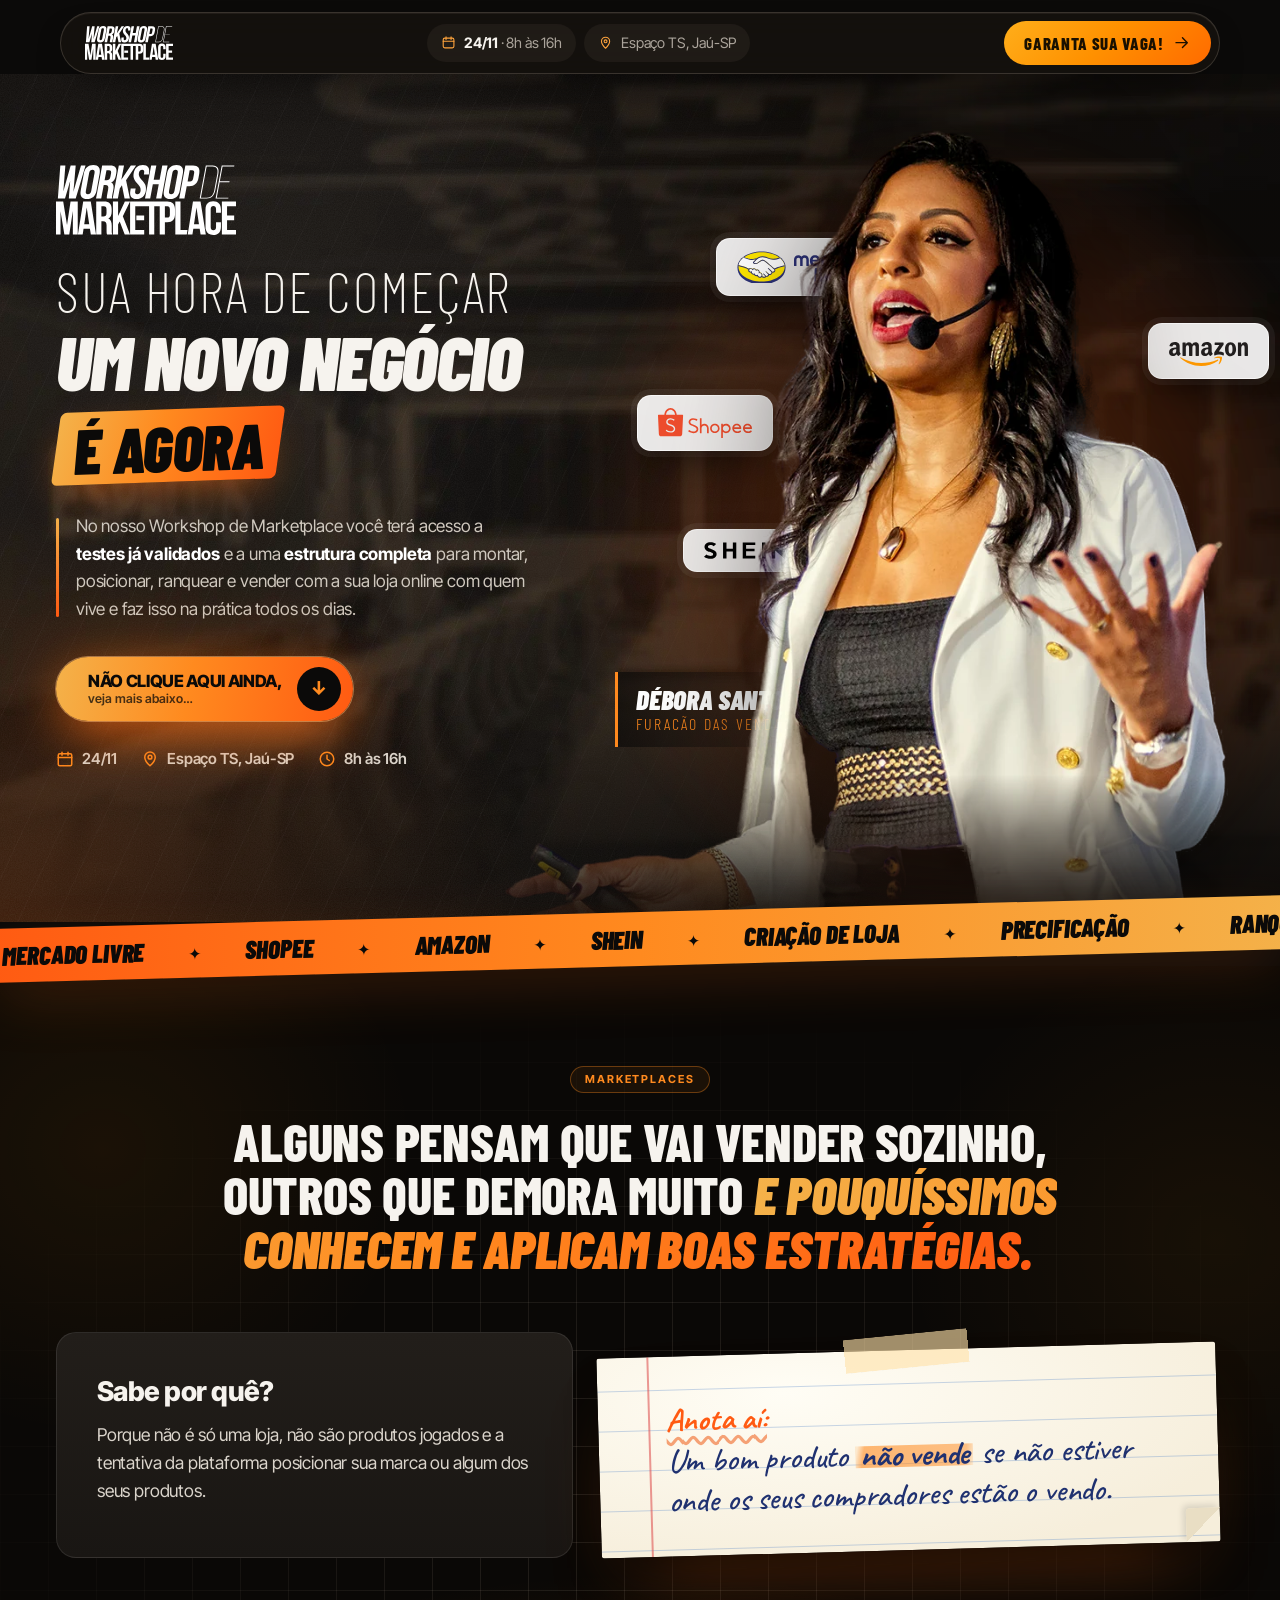
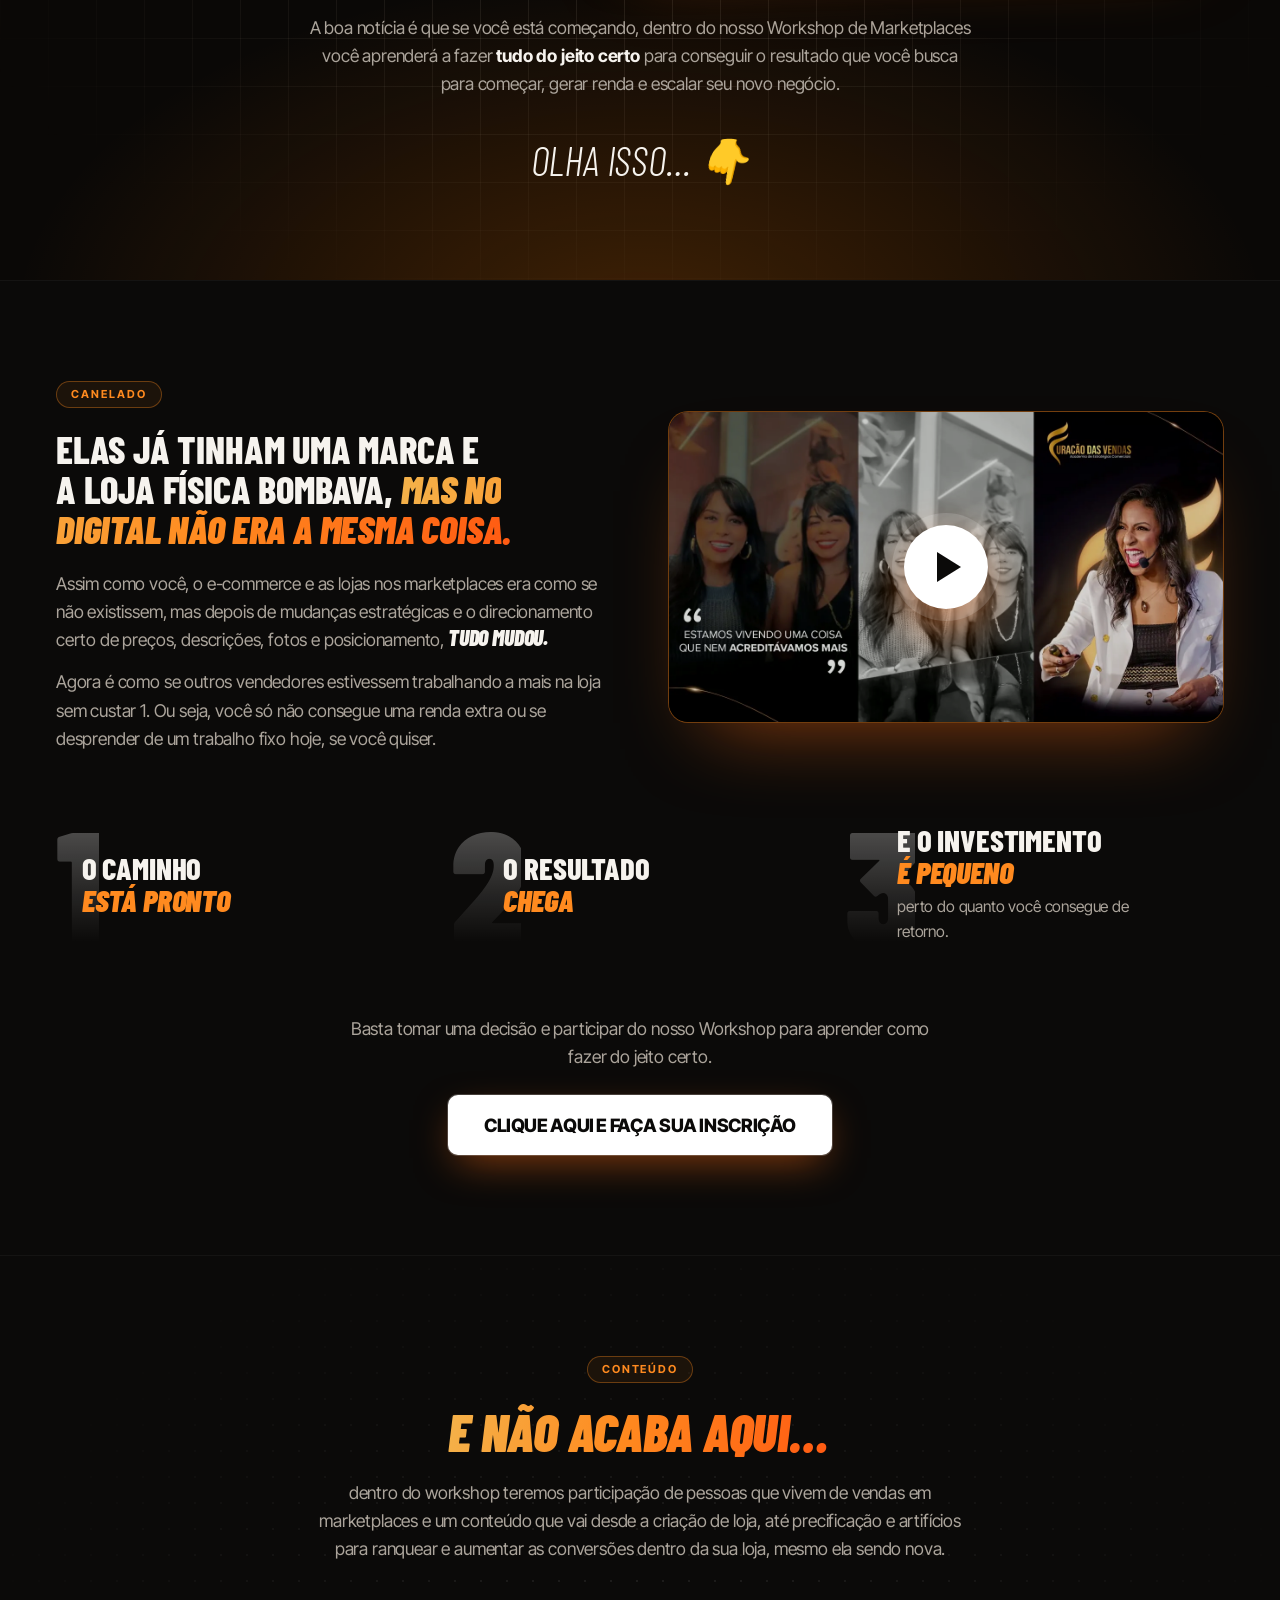
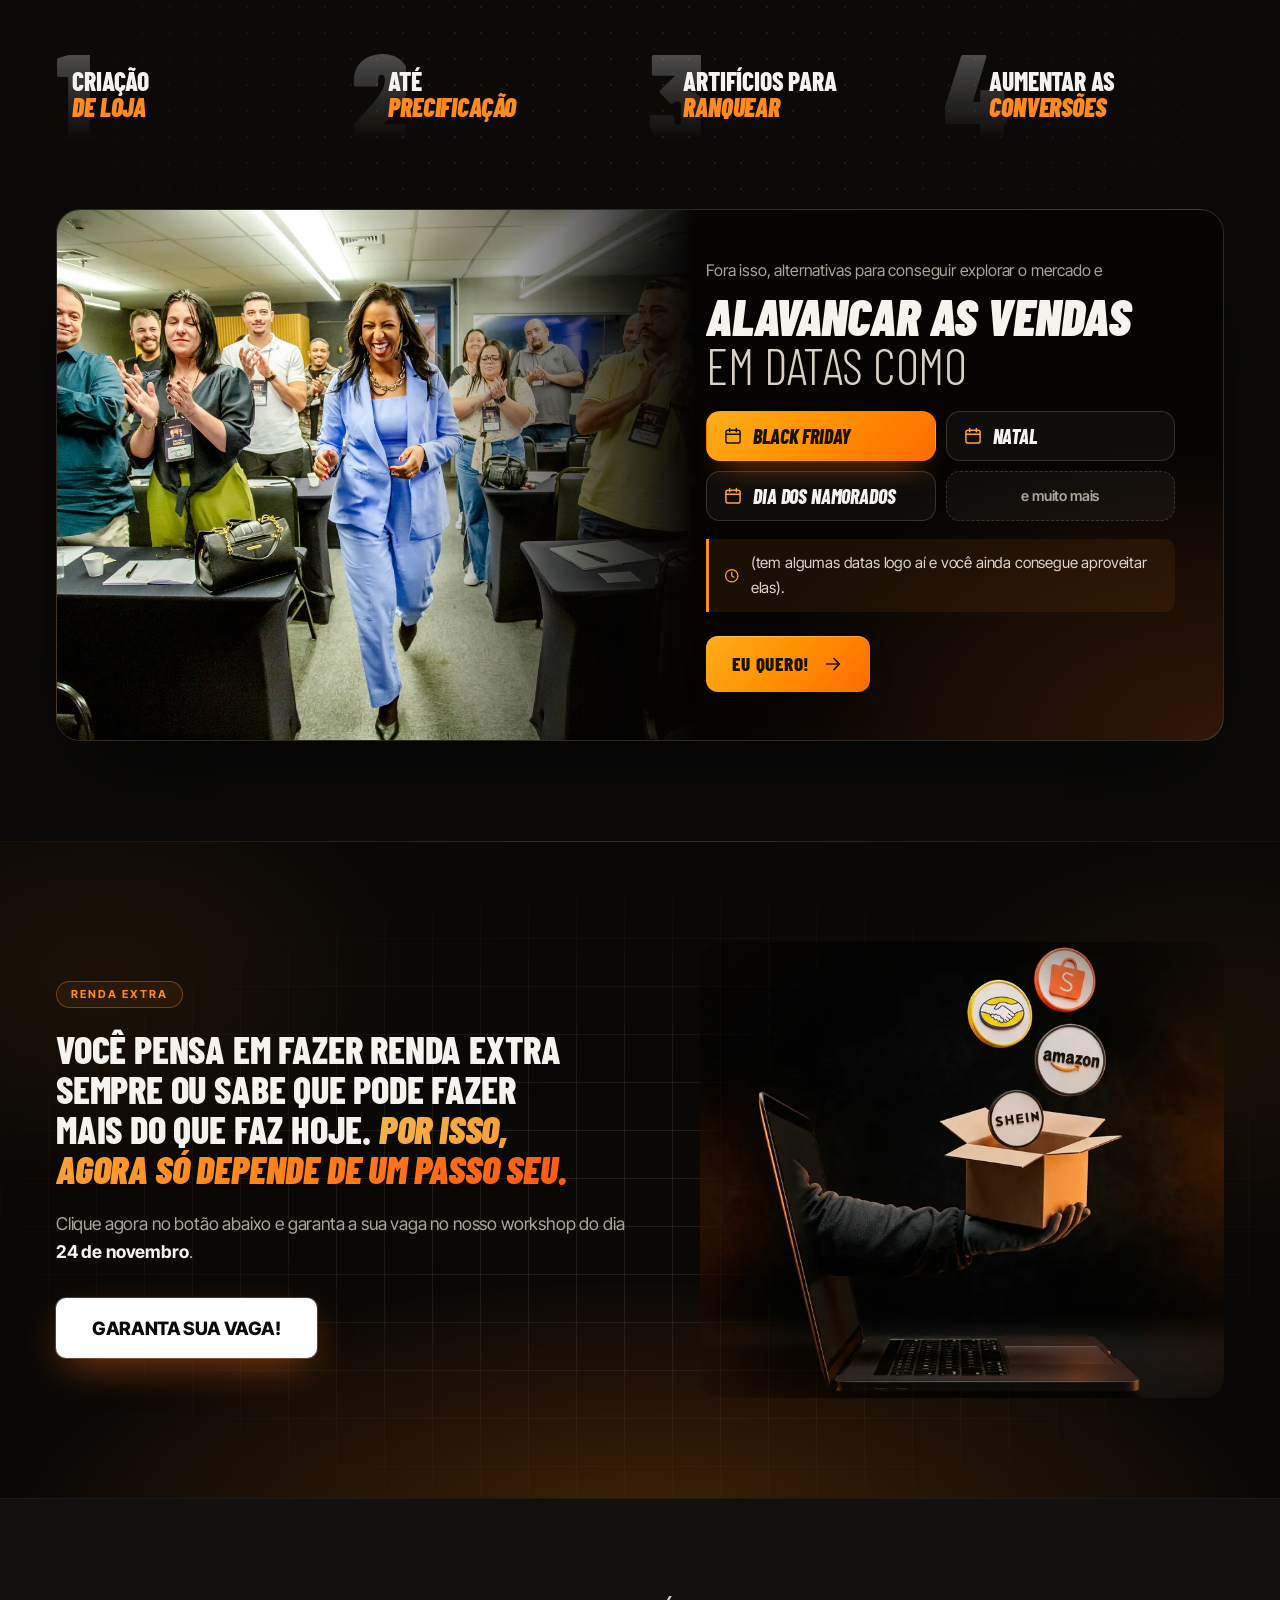
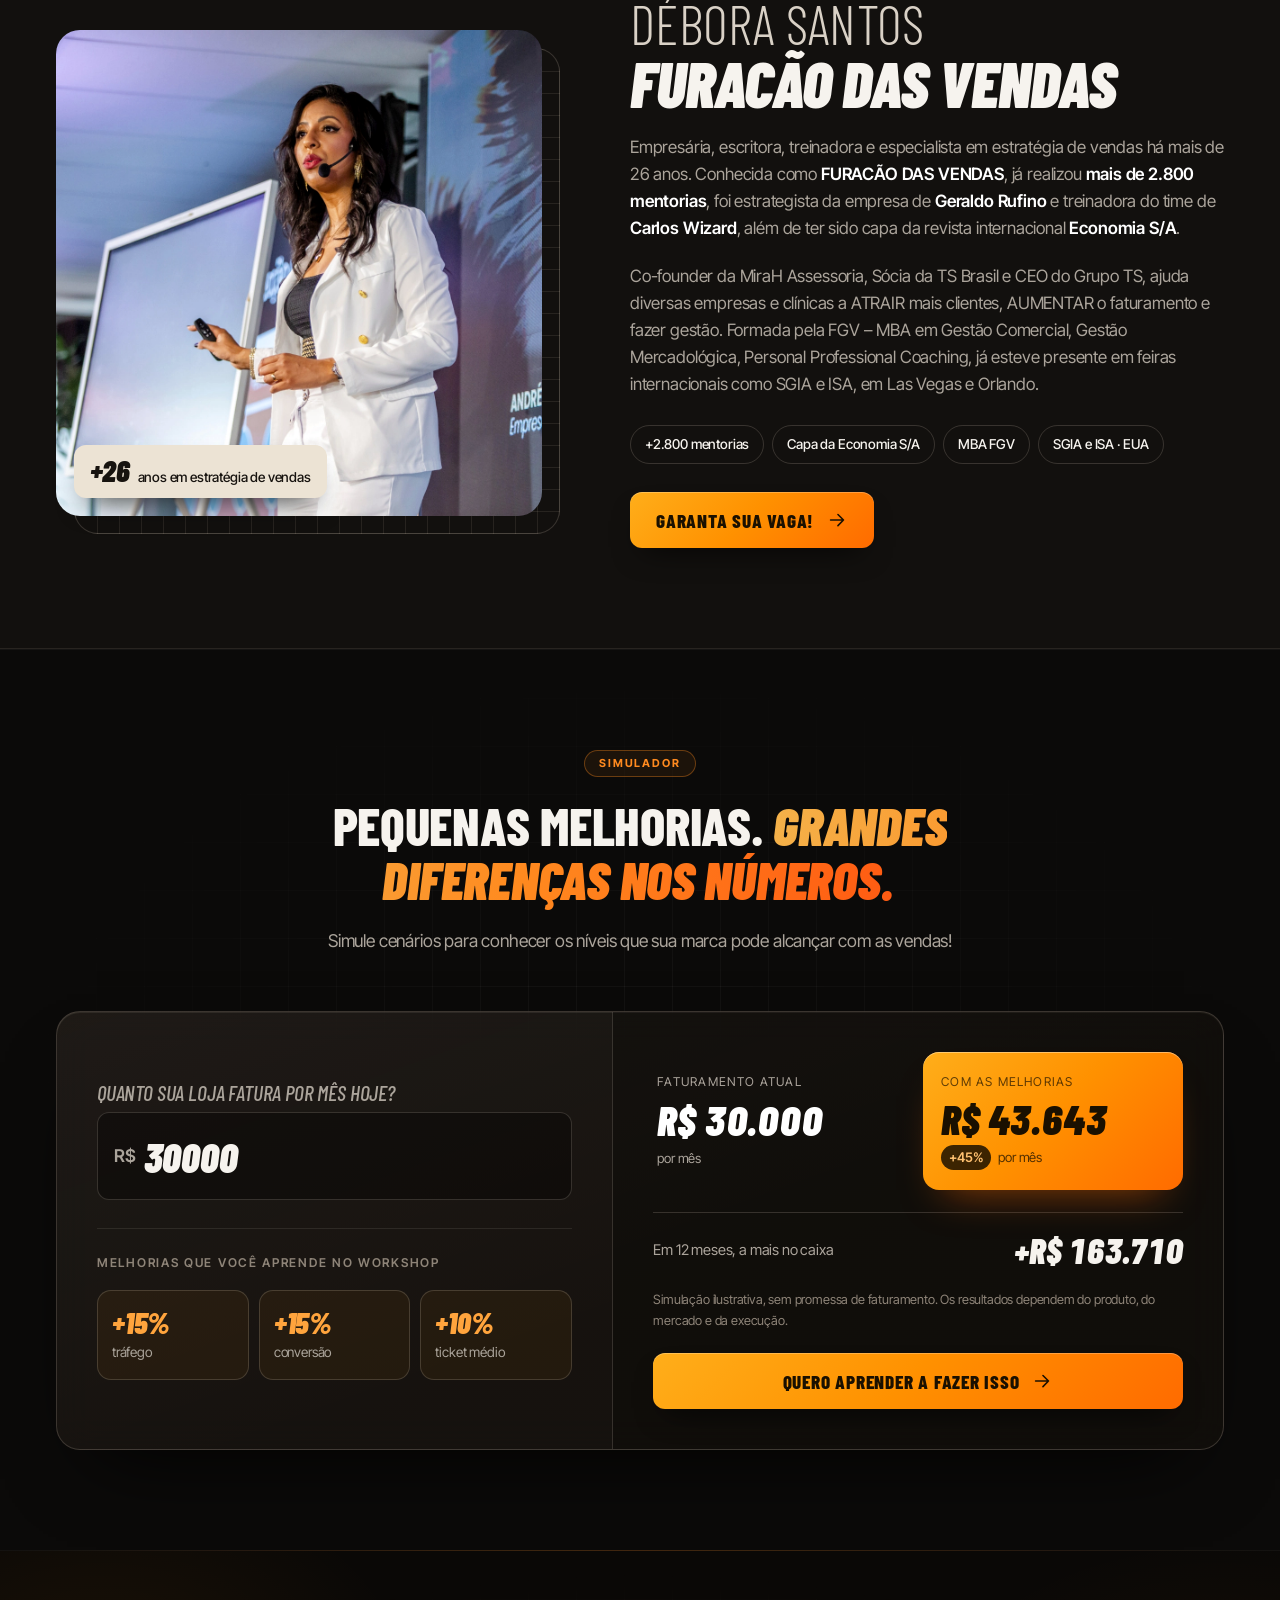
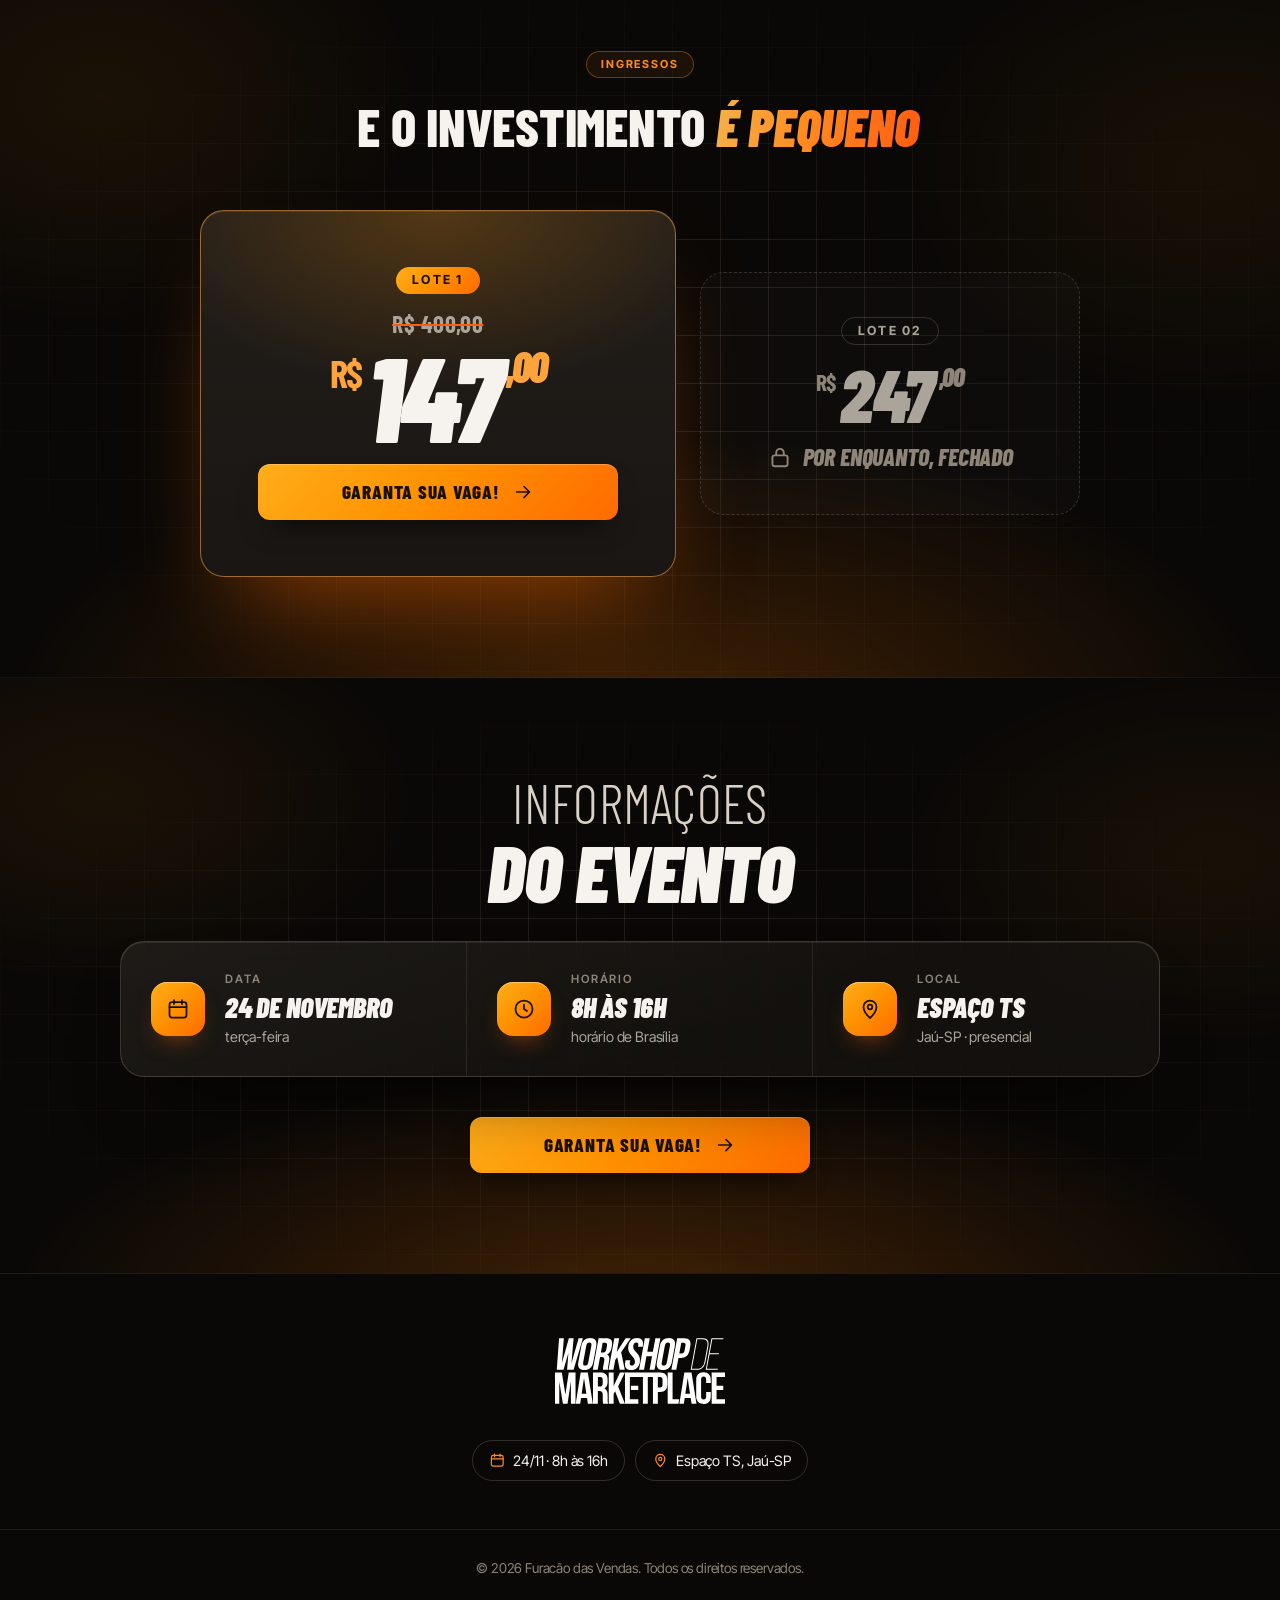
==== commit c8928b11: "LP2: novo hero, dobras da lp1, vídeo Canelado, simulador simples e preços - Hero com a Débora recort" ====
--- a/lp2/index.html
+++ b/lp2/index.html
@@ -5,7 +5,7 @@
   <meta name="viewport" content="width=device-width, initial-scale=1">
 
   <title>Workshop de Marketplace | 24/11 em Jaú-SP com Débora Santos</title>
-  <meta name="description" content="Aprenda a montar, posicionar, ranquear e vender nos marketplaces com quem vive disso todos os dias. Workshop presencial em 24/11 no Espaço TS, Jaú-SP.">
+  <meta name="description" content="No nosso Workshop de Marketplace você terá acesso a testes já validados e a uma estrutura completa para montar, posicionar, ranquear e vender com a sua loja online.">
   <link rel="canonical" href="https://workshop.furacaodasvendas.com.br/lp2/">
   <meta name="robots" content="index, follow, max-image-preview:large">
 
@@ -14,7 +14,7 @@
   <meta property="og:locale" content="pt_BR">
   <meta property="og:site_name" content="Workshop de Marketplace">
   <meta property="og:title" content="Workshop de Marketplace | 24/11 em Jaú-SP">
-  <meta property="og:description" content="Sua renda extra começa nos marketplaces. Aprenda o passo a passo com a Débora Santos, a Furacão das Vendas.">
+  <meta property="og:description" content="Sua hora de começar um novo negócio e fazer uma renda extra (ou mudar de vida) é agora; e só depende de você!">
   <meta property="og:url" content="https://workshop.furacaodasvendas.com.br/lp2/">
   <meta property="og:image" content="https://workshop.furacaodasvendas.com.br/lp2/img/og.jpg">
   <meta property="og:image:width" content="1200">
@@ -33,12 +33,12 @@
   <!-- Fontes -->
   <link rel="preconnect" href="https://fonts.googleapis.com">
   <link rel="preconnect" href="https://fonts.gstatic.com" crossorigin>
-  <link rel="stylesheet" href="https://fonts.googleapis.com/css2?family=Barlow+Condensed:ital,wght@0,200;0,300;0,600;0,800;1,300;1,800;1,900&family=Inter+Tight:wght@400;500;600;700;800&display=swap">
-
-  <link rel="preload" as="image" href="/lp2/img/debora-palco.webp" fetchpriority="high">
+  <link rel="stylesheet" href="https://fonts.googleapis.com/css2?family=Barlow+Condensed:ital,wght@0,200;0,300;0,600;0,800;1,300;1,800;1,900&family=Inter+Tight:wght@400;500;600;700;800&family=Caveat:wght@500;700&display=swap">
+
+  <link rel="preload" as="image" href="/lp2/img/debora-hero.webp" fetchpriority="high">
 
   <!-- Versione CSS/JS (?v=AAAAMMDD) a cada deploy para furar o cache -->
-  <link rel="stylesheet" href="/lp2/css/style.css?v=20261028">
+  <link rel="stylesheet" href="/lp2/css/style.css?v=20261029y">
   <script>document.documentElement.classList.add('js')</script>
 
   <script type="application/ld+json">
@@ -47,7 +47,8 @@
     "@type": "Event",
     "name": "Workshop de Marketplace",
     "description": "Workshop presencial para criar, posicionar, ranquear e vender nos marketplaces.",
-    "startDate": "2026-11-24",
+    "startDate": "2026-11-24T08:00:00-03:00",
+    "endDate": "2026-11-24T16:00:00-03:00",
     "eventAttendanceMode": "https://schema.org/OfflineEventAttendanceMode",
     "eventStatus": "https://schema.org/EventScheduled",
     "location": {
@@ -63,50 +64,69 @@
 </head>
 <body>
 
-  <!-- Barra superior -->
-  <div class="topbar">
-    <div class="topbar__in">
-      <p><strong>24/11</strong> <span class="topbar__loc"><span class="sep">|</span> Espaço TS, Jaú-SP</span> <span class="topbar__count" data-countdown hidden></span></p>
-      <a class="topbar__cta" href="#inscricao">Garantir vaga</a>
+  <!-- Ícones (mesmo sprite da lp1) -->
+  <svg class="sprite" width="0" height="0" aria-hidden="true">
+    <symbol id="i-arrow" viewBox="0 0 24 24"><path d="M5 12h14M13 6l6 6-6 6" fill="none" stroke="currentColor" stroke-width="1.75" stroke-linecap="round" stroke-linejoin="round"/></symbol>
+    <symbol id="i-cal" viewBox="0 0 24 24"><rect x="3.5" y="5" width="17" height="15.5" rx="2.5" fill="none" stroke="currentColor" stroke-width="1.75"/><path d="M3.5 10h17M8 3v4M16 3v4" stroke="currentColor" stroke-width="1.75" stroke-linecap="round"/></symbol>
+    <symbol id="i-pin" viewBox="0 0 24 24"><path d="M12 21s-6.5-6-6.5-11a6.5 6.5 0 0113 0c0 5-6.5 11-6.5 11z" fill="none" stroke="currentColor" stroke-width="1.75" stroke-linejoin="round"/><circle cx="12" cy="10" r="2.3" fill="none" stroke="currentColor" stroke-width="1.75"/></symbol>
+    <symbol id="i-lock" viewBox="0 0 24 24"><rect x="5" y="10.5" width="14" height="10" rx="2" fill="none" stroke="currentColor" stroke-width="1.75"/><path d="M8.5 10.5V8a3.5 3.5 0 017 0v2.5" fill="none" stroke="currentColor" stroke-width="1.75"/></symbol>
+    <symbol id="i-clock" viewBox="0 0 24 24"><circle cx="12" cy="12" r="8.5" fill="none" stroke="currentColor" stroke-width="1.75"/><path d="M12 7.5V12l3 2" fill="none" stroke="currentColor" stroke-width="1.75" stroke-linecap="round" stroke-linejoin="round"/></symbol>
+  </svg>
+
+  <!-- Barra superior em pílula (igual à lp1) -->
+  <header class="nav">
+    <div class="nav__pill">
+      <a class="nav__logo" href="#" aria-label="Workshop de Marketplace, voltar ao topo">
+        <img src="/lp2/img/logo-branco.svg" alt="Workshop de Marketplace" width="781" height="303">
+      </a>
+      <ul class="nav__meta">
+        <li><svg class="ic"><use href="#i-cal"/></svg><span><b>24/11</b><span class="nav__time"> · 8h às 16h</span></span></li>
+        <li class="nav__loc"><svg class="ic"><use href="#i-pin"/></svg><span>Espaço TS, Jaú-SP</span></li>
+      </ul>
+      <a class="nav__cta" href="#" data-cta>Garanta sua vaga! <svg class="ic"><use href="#i-arrow"/></svg></a>
     </div>
-  </div>
+  </header>
 
   <main>
 
     <!-- HERO -->
     <section class="hero">
-      <div class="hero__glow" aria-hidden="true"></div>
+      <div class="hero__bg" aria-hidden="true"></div>
+      <!-- Fora do .hero__bg para ficar na frente das logos dos marketplaces -->
+      <img class="hero__photo" src="/lp2/img/debora-hero.webp" alt="" width="883" height="928" fetchpriority="high">
+
       <div class="wrap hero__grid">
         <div class="hero__copy">
           <img class="logo" src="/lp2/img/logo-branco.svg" alt="Workshop de Marketplace" width="781" height="303">
 
-          <p class="eyebrow"><span class="dot"></span> Workshop presencial <span class="sep">/</span> 24 de novembro</p>
-
-          <h1 class="display">
+          <h1 class="display hero__title">
             <span class="thin">Sua hora de começar</span>
             <span class="bold">um novo negócio</span>
-            <span class="thin">é <em class="hl">agora</em></span>
+            <span class="tag"><em>é agora</em></span>
           </h1>
 
-          <p class="hero__sub">Faça uma <strong>renda extra</strong> (ou mude de vida). <strong>Só depende de você!</strong></p>
-
-          <p class="hero__text">No nosso Workshop de Marketplace você terá acesso a <strong>testes já validados</strong> e a uma <strong>estrutura completa</strong> para montar, posicionar, ranquear e vender com a sua loja online, com quem vive e faz isso na prática todos os dias.</p>
-
-          <a class="btn btn--ghost" href="#por-que">
-            <span>Não clique aqui ainda</span>
-            <small>veja mais abaixo <i aria-hidden="true">↓</i></small>
-          </a>
+          <p class="hero__text">No nosso Workshop de Marketplace você terá acesso a <strong>testes já validados</strong> e a uma <strong>estrutura completa</strong> para montar, posicionar, ranquear e vender com a sua loja online com quem vive e faz isso na prática todos os dias.</p>
+
+          <div class="hero__ctas">
+            <a class="btn btn--hot" href="#por-que">
+              <span class="btn__label">Não clique aqui ainda, <small>veja mais abaixo…</small></span>
+              <span class="btn__arrow" aria-hidden="true">↓</span>
+            </a>
+          </div>
+
+          <ul class="hero__info" aria-label="Informações do evento">
+            <li><svg viewBox="0 0 24 24" aria-hidden="true"><rect x="3" y="5" width="18" height="16" rx="2"/><path d="M3 10h18M8 3v4M16 3v4"/></svg>24/11</li>
+            <li><svg viewBox="0 0 24 24" aria-hidden="true"><path d="M12 21s-7-6.2-7-11.5A7 7 0 0 1 19 9.5C19 14.8 12 21 12 21Z"/><circle cx="12" cy="9.5" r="2.5"/></svg>Espaço TS, Jaú-SP</li>
+            <li><svg viewBox="0 0 24 24" aria-hidden="true"><circle cx="12" cy="12" r="9"/><path d="M12 7v5l3 2"/></svg>8h às 16h</li>
+          </ul>
         </div>
 
         <div class="hero__media">
-          <figure class="hero__photo">
-            <img src="/lp2/img/debora-palco.webp" alt="Débora Santos palestrando no palco" width="880" height="1100" fetchpriority="high">
-          </figure>
-          <ul class="coins" aria-label="Marketplaces abordados">
-            <li class="coin coin--ml">Mercado Livre</li>
-            <li class="coin coin--sh">Shopee</li>
-            <li class="coin coin--am">Amazon</li>
-            <li class="coin coin--se">Shein</li>
+          <ul class="chips-glass" aria-label="Marketplaces abordados">
+            <li class="glass glass--1"><img class="ml-simbolo" src="/lp2/img/logo-mercadolivre-simbolo.svg" alt="" width="97" height="64"><img src="/lp2/img/logo-mercadolivre.svg" alt="Mercado Livre" width="345" height="136"></li>
+            <li class="glass glass--2"><img src="/lp2/img/logo-shopee.svg" alt="Shopee" width="1000" height="320"></li>
+            <li class="glass glass--3"><img src="/lp2/img/logo-amazon.svg" alt="Amazon" width="603" height="182"></li>
+            <li class="glass glass--4"><img src="/lp2/img/logo-shein.svg" alt="Shein" width="530" height="110"></li>
           </ul>
           <div class="hero__badge">
             <strong>Débora Santos</strong>
@@ -124,210 +144,175 @@
       </div>
     </div>
 
-    <!-- PROBLEMA -->
-    <section class="sec" id="por-que">
+    <!--
+      Organização das seções (padrão do eusouts-web):
+      selo em pílula → título (parte laranja + parte branca) → subtítulo estreito → conteúdo.
+      Mesmo respiro vertical em todas, fundo único, container de 1280px.
+      Títulos e subtítulos são texto da copy; os selos são rótulos decorativos.
+    -->
+
+    <!-- 1. PROBLEMA -->
+    <section class="sec tex-ember" id="por-que">
       <div class="wrap">
         <header class="sec__head reveal">
-          <p class="kicker">A verdade sobre vender online</p>
-          <h2 class="display display--md">
-            <span class="thin">Vender online</span>
-            <span class="bold">não é sorte</span>
-          </h2>
+          <span class="eyebrow">Marketplaces</span>
+          <h2 class="sec__title">Alguns pensam que vai vender sozinho, outros que demora muito <span class="hl">e pouquíssimos conhecem e aplicam boas estratégias.</span></h2>
         </header>
 
-        <ul class="myths reveal">
-          <li class="myth"><span class="myth__n">01</span><p>Alguns pensam que <strong>vai vender sozinho</strong>.</p></li>
-          <li class="myth"><span class="myth__n">02</span><p>Outros acham que <strong>demora muito</strong>.</p></li>
-          <li class="myth myth--on"><span class="myth__n">03</span><p><strong>Pouquíssimos</strong> conhecem e aplicam boas estratégias.</p></li>
-        </ul>
-
-        <div class="split reveal">
-          <div class="split__text">
-            <h3 class="h3">Sabe por quê?</h3>
-            <p>Porque não é só uma loja. Não são produtos jogados e a tentativa de a plataforma posicionar a sua marca ou algum dos seus produtos.</p>
-          </div>
-          <blockquote class="callout">
-            <span class="callout__tag">Anota aí</span>
-            <p>Um bom produto <strong>não vende</strong> se não estiver onde os seus compradores estão vendo.</p>
+        <div class="duo reveal">
+          <article class="panel">
+            <h3 class="panel__title">Sabe por quê?</h3>
+            <p>Porque não é só uma loja, não são produtos jogados e a tentativa da plataforma posicionar sua marca ou algum dos seus produtos.</p>
+          </article>
+          <!-- Papel de caderno anotado à mão -->
+          <blockquote class="note">
+            <span class="note__tag">Anota aí:</span>
+            <p>Um bom produto <mark>não vende</mark> se não estiver onde os seus compradores estão o vendo.</p>
           </blockquote>
         </div>
 
-        <p class="lead reveal">A boa notícia: se você está começando, dentro do nosso Workshop de Marketplaces você vai aprender a fazer <strong>tudo do jeito certo</strong> para conseguir o resultado que busca: começar, gerar renda e escalar o seu novo negócio.</p>
+        <p class="sec__sub sec__sub--after reveal">A boa notícia é que se você está começando, dentro do nosso Workshop de Marketplaces você aprenderá a fazer <strong>tudo do jeito certo</strong> para conseguir o resultado que você busca para começar, gerar renda e escalar seu novo negócio.</p>
 
         <p class="look reveal">Olha isso… <span aria-hidden="true">👇</span></p>
       </div>
     </section>
 
-    <!-- CASE -->
-    <section class="sec sec--case">
+    <!-- 2. CASE CANELADO -->
+    <section class="sec" id="canelado">
       <div class="wrap">
-        <div class="video reveal">
-          <!-- TODO: preencher data-yt com o ID do vídeo do YouTube das donas da Canelado -->
-          <button class="video__btn" type="button" data-yt="" aria-label="Assistir ao depoimento das donas da Canelado">
-            <img src="/lp2/img/arte-carrinho.webp" alt="" width="1080" height="610" loading="lazy">
-            <span class="video__play" aria-hidden="true"></span>
-            <span class="video__label">Depoimento <strong>Canelado</strong></span>
-          </button>
-        </div>
-
-        <div class="case reveal">
-          <p class="kicker">Caso real</p>
-          <h2 class="display display--sm">
-            <span class="thin">No digital,</span>
-            <span class="bold">tudo mudou</span>
-          </h2>
-          <p>Elas já tinham uma marca e a loja física bombava, mas no digital não era a mesma coisa. Assim como para você, o e-commerce e as lojas nos marketplaces eram como se não existissem.</p>
-          <p>Depois de mudanças estratégicas e do direcionamento certo de <strong>preços, descrições, fotos e posicionamento</strong>, TUDO MUDOU.</p>
-          <p>Agora é como se outros vendedores estivessem trabalhando a mais na loja, sem custar 1 real. Ou seja: você só não consegue uma renda extra ou se desprender de um trabalho fixo hoje se não quiser.</p>
-        </div>
-      </div>
-
-      <div class="wrap">
-        <ol class="steps reveal">
-          <li><span>O caminho</span> <b>está pronto</b></li>
-          <li><span>O resultado</span> <b>chega</b></li>
-          <li><span>E o investimento</span> <b>é pequeno</b></li>
+        <!-- Metade conteúdo, metade vídeo -->
+        <div class="split2 split2--video">
+          <header class="sec__head sec__head--left reveal">
+            <span class="eyebrow">Canelado</span>
+            <h2 class="sec__title">Elas já tinham uma marca e a loja física bombava, <span class="hl">mas no digital não era a mesma coisa.</span></h2>
+            <p class="sec__sub">Assim como você, o e-commerce e as lojas nos marketplaces era como se não existissem, mas depois de mudanças estratégicas e o direcionamento certo de preços, descrições, fotos e posicionamento, <strong class="case__hl">TUDO MUDOU.</strong></p>
+            <p class="sec__sub">Agora é como se outros vendedores estivessem trabalhando a mais na loja sem custar 1. Ou seja, você só não consegue uma renda extra ou se desprender de um trabalho fixo hoje, se você quiser.</p>
+          </header>
+
+          <div class="video reveal">
+            <!-- Vídeo hospedado no próprio site; só carrega no clique -->
+            <button class="video__btn video__btn--poster" type="button" data-video="/lp2/video/depoimento-canelado.mp4" aria-label="Assistir ao vídeo das donas da Canelado">
+              <img src="/lp2/img/depoimento-capa.webp" alt="" width="1280" height="720" loading="lazy">
+              <span class="video__play" aria-hidden="true"></span>
+            </button>
+          </div>
+        </div>
+
+        <ol class="grid3 reveal">
+          <li class="step"><span class="step__n" aria-hidden="true">1</span><div class="step__body"><h3>O caminho <em>está pronto</em></h3></div></li>
+          <li class="step"><span class="step__n" aria-hidden="true">2</span><div class="step__body"><h3>O resultado <em>chega</em></h3></div></li>
+          <li class="step"><span class="step__n" aria-hidden="true">3</span><div class="step__body"><h3>E o investimento <em>é pequeno</em></h3><p>perto do quanto você consegue de retorno.</p></div></li>
         </ol>
-        <p class="center muted reveal">…perto do quanto você consegue de retorno. Basta tomar uma decisão e participar do nosso Workshop para aprender a fazer do jeito certo.</p>
-        <div class="center reveal">
-          <a class="btn" href="#inscricao">Clique aqui e faça sua inscrição</a>
-        </div>
-      </div>
-    </section>
-
-    <!-- CONTEÚDO -->
-    <section class="sec">
+
+        <div class="sec__cta reveal">
+          <p>Basta tomar uma decisão e participar do nosso Workshop para aprender como fazer do jeito certo.</p>
+          <a class="btn" href="#" data-cta>Clique aqui e faça sua inscrição</a>
+        </div>
+      </div>
+    </section>
+
+    <!-- 3. CONTEÚDO -->
+    <section class="sec tex-dots" id="conteudo">
       <div class="wrap">
         <header class="sec__head reveal">
-          <p class="kicker">E não acaba aqui…</p>
-          <h2 class="display display--md">
-            <span class="thin">O que você vai</span>
-            <span class="bold">aprender</span>
-          </h2>
-          <p class="muted">Participação de pessoas que vivem de vendas em marketplaces e um conteúdo que vai da criação da loja até a conversão, mesmo com a loja sendo nova.</p>
+          <span class="eyebrow">Conteúdo</span>
+          <h2 class="sec__title"><span class="hl">E não acaba aqui…</span></h2>
+          <p class="sec__sub">dentro do workshop teremos participação de pessoas que vivem de vendas em marketplaces e um conteúdo que vai desde a criação de loja, até precificação e artifícios para ranquear e aumentar as conversões dentro da sua loja, mesmo ela sendo nova.</p>
         </header>
 
-        <ul class="cards reveal">
-          <li class="card"><span class="card__n">01</span><h3>Criação da loja</h3><p>Do zero, nos maiores marketplaces do Brasil, já com a estrutura certa.</p></li>
-          <li class="card"><span class="card__n">02</span><h3>Precificação</h3><p>Preço que vende e ainda deixa margem depois de taxas e frete.</p></li>
-          <li class="card"><span class="card__n">03</span><h3>Ranqueamento</h3><p>Os artifícios para o seu produto aparecer para quem está comprando.</p></li>
-          <li class="card"><span class="card__n">04</span><h3>Conversão</h3><p>Fotos, descrições e posicionamento que transformam visita em venda.</p></li>
-          <li class="card"><span class="card__n">05</span><h3>Quem vive disso</h3><p>Participação de pessoas que vendem em marketplaces todos os dias.</p></li>
-          <li class="card"><span class="card__n">06</span><h3>Datas que vendem</h3><p>Como explorar o mercado e alavancar as vendas nas datas fortes do varejo.</p></li>
+        <!-- Rótulos curtos tirados do parágrafo acima (decorativos) -->
+        <ul class="grid4 grid4--steps reveal">
+          <li class="step"><span class="step__n" aria-hidden="true">1</span><div class="step__body"><h3>Criação <em>de loja</em></h3></div></li>
+          <li class="step"><span class="step__n" aria-hidden="true">2</span><div class="step__body"><h3>Até <em>precificação</em></h3></div></li>
+          <li class="step"><span class="step__n" aria-hidden="true">3</span><div class="step__body"><h3>Artifícios para <em>ranquear</em></h3></div></li>
+          <li class="step"><span class="step__n" aria-hidden="true">4</span><div class="step__body"><h3>Aumentar as <em>conversões</em></h3></div></li>
         </ul>
 
         <div class="season reveal">
-          <img class="season__img" src="/lp2/img/arte-natal.webp" alt="" width="1080" height="540" loading="lazy">
+          <img class="season__img" src="/lp2/img/debora-plateia.webp" alt="Débora Santos sendo aplaudida pela turma" width="1200" height="952" loading="lazy">
           <div class="season__text">
-            <h3 class="display display--sm">
-              <span class="thin">Venda mais</span>
-              <span class="bold">nas datas fortes</span>
-            </h3>
-            <p>Alternativas para explorar o mercado e alavancar as vendas em datas como:</p>
-            <ul class="chips">
-              <li>Black Friday</li><li>Natal</li><li>Dia dos Namorados</li><li>e muito mais</li>
+            <p class="season__lead">Fora isso, alternativas para conseguir explorar o mercado e</p>
+            <h3 class="season__title">Alavancar as vendas <span>em datas como</span></h3>
+            <ul class="dates">
+              <li class="dates--on"><svg class="ic" aria-hidden="true"><use href="#i-cal"/></svg>Black Friday</li>
+              <li><svg class="ic" aria-hidden="true"><use href="#i-cal"/></svg>Natal</li>
+              <li><svg class="ic" aria-hidden="true"><use href="#i-cal"/></svg>Dia dos Namorados</li>
+              <li class="dates--more">e muito mais</li>
             </ul>
-            <p class="muted">Tem algumas datas logo aí e você ainda consegue aproveitar.</p>
-            <a class="btn" href="#inscricao">Eu quero!</a>
-          </div>
-        </div>
-      </div>
-    </section>
-
-    <!-- RENDA EXTRA -->
-    <section class="sec sec--extra">
-      <div class="wrap extra">
-        <figure class="extra__img reveal">
+            <p class="season__alert"><svg class="ic" aria-hidden="true"><use href="#i-clock"/></svg>(tem algumas datas logo aí e você ainda consegue aproveitar elas).</p>
+            <a class="btn btn--grad" href="#" data-cta>Eu quero! <svg class="ic"><use href="#i-arrow"/></svg></a>
+          </div>
+        </div>
+      </div>
+    </section>
+
+    <!-- 4. RENDA EXTRA (cabeçalho à esquerda + visual à direita) -->
+    <section class="sec tex-ember" id="renda-extra">
+      <div class="wrap split2">
+        <header class="sec__head sec__head--left reveal">
+          <span class="eyebrow">Renda extra</span>
+          <h2 class="sec__title">Você pensa em fazer renda extra sempre ou sabe que pode fazer mais do que faz hoje. <span class="hl">Por isso, agora só depende de um passo seu.</span></h2>
+          <p class="sec__sub">Clique agora no botão abaixo e garanta a sua vaga no nosso workshop do dia <strong>24 de novembro</strong>.</p>
+          <a class="btn" href="#" data-cta>Garanta sua vaga!</a>
+        </header>
+        <figure class="split2__media reveal">
           <img src="/lp2/img/arte-notebook.webp" alt="" width="800" height="695" loading="lazy">
         </figure>
-        <div class="extra__text reveal">
-          <h2 class="display display--md">
-            <span class="thin">Sua</span>
-            <span class="bold">renda extra</span>
-            <span class="thin small">a um passo de você</span>
-          </h2>
-          <p>Você pensa em fazer renda extra sempre, ou sabe que pode fazer mais do que faz hoje. Por isso, agora <strong>só depende de um passo seu</strong>.</p>
-          <p>Clique no botão abaixo e garanta a sua vaga no nosso workshop do dia <strong>24 de novembro</strong>.</p>
-          <a class="btn" href="#inscricao">Garanta sua vaga!</a>
-        </div>
-      </div>
-    </section>
-
-    <!-- PALESTRANTE -->
+      </div>
+    </section>
+
+    <!-- 5. PALESTRANTE (desenho da lp1) -->
     <section class="sec sec--speaker" id="debora">
       <div class="wrap speaker">
         <figure class="speaker__photo reveal">
-          <img src="/lp2/img/debora-bio.webp" alt="Débora Santos durante palestra" width="900" height="900" loading="lazy">
-          <figcaption>Furacão das Vendas</figcaption>
+          <img src="/lp2/img/debora-palestra.webp" alt="Débora Santos durante palestra" width="900" height="900" loading="lazy">
+          <figcaption><b>+26</b> anos em estratégia de vendas</figcaption>
         </figure>
 
         <div class="speaker__text reveal">
-          <p class="kicker">Quem vai te ensinar</p>
-          <h2 class="display display--md">
-            <span class="thin">Débora</span>
-            <span class="bold">Santos</span>
+          <h2 class="display speaker__name">
+            <span class="thin">Débora Santos</span>
+            <span class="bold">Furacão das Vendas</span>
           </h2>
 
-          <ul class="stats">
-            <li><b>+26</b><span>anos em estratégia de vendas</span></li>
-            <li><b>+2.800</b><span>mentorias realizadas</span></li>
+          <p>Empresária, escritora, treinadora e especialista em estratégia de vendas há mais de 26 anos. Conhecida como <strong>FURACÃO DAS VENDAS</strong>, já realizou <strong>mais de 2.800 mentorias</strong>, foi estrategista da empresa de <strong>Geraldo Rufino</strong> e treinadora do time de <strong>Carlos Wizard</strong>, além de ter sido capa da revista internacional <strong>Economia S/A</strong>.</p>
+          <p>Co-founder da MiraH Assessoria, Sócia da TS Brasil e CEO do Grupo TS, ajuda diversas empresas e clínicas a ATRAIR mais clientes, AUMENTAR o faturamento e fazer gestão. Formada pela FGV – MBA em Gestão Comercial, Gestão Mercadológica, Personal Professional Coaching, já esteve presente em feiras internacionais como SGIA e ISA, em Las Vegas e Orlando.</p>
+
+          <ul class="creds" aria-label="Destaques da carreira">
+            <li>+2.800 mentorias</li>
+            <li>Capa da Economia S/A</li>
+            <li>MBA FGV</li>
+            <li>SGIA e ISA · EUA</li>
           </ul>
 
-          <p>Empresária, escritora, treinadora e especialista em estratégia de vendas há mais de 26 anos. Conhecida como <strong>Furacão das Vendas</strong>, foi estrategista da empresa de <strong>Geraldo Rufino</strong> e treinadora do time de <strong>Carlos Wizard</strong>, além de ter sido capa da revista internacional <strong>Economia S/A</strong>.</p>
-          <p>Co-founder da MiraH Assessoria, sócia da TS Brasil e CEO do Grupo TS, ajuda empresas e clínicas a atrair mais clientes, aumentar o faturamento e fazer gestão. Formada pela FGV (MBA em Gestão Comercial), em Gestão Mercadológica e Personal Professional Coaching, já esteve em feiras internacionais como SGIA e ISA, em Las Vegas e Orlando.</p>
-        </div>
-      </div>
-
-      <ul class="gallery" aria-label="Débora Santos em eventos">
-        <li><img src="/lp2/img/galeria-telao.webp" alt="Débora no palco em frente ao telão" width="1200" height="800" loading="lazy"></li>
-        <li><img src="/lp2/img/galeria-plateia.webp" alt="Plateia aplaudindo a Débora" width="1200" height="800" loading="lazy"></li>
-        <li><img src="/lp2/img/galeria-publico.webp" alt="Débora palestrando para o público" width="800" height="800" loading="lazy"></li>
-        <li><img src="/lp2/img/galeria-sala.webp" alt="Sala cheia durante treinamento" width="1200" height="959" loading="lazy"></li>
-        <li><img src="/lp2/img/galeria-azul.webp" alt="Débora palestrando" width="800" height="800" loading="lazy"></li>
-      </ul>
-    </section>
-
-    <!-- SIMULADOR -->
-    <section class="sec" id="simulador">
+          <a class="btn btn--grad speaker__cta" href="#" data-cta>Garanta sua vaga! <svg class="ic"><use href="#i-arrow"/></svg></a>
+        </div>
+      </div>
+    </section>
+
+    <!-- 6. SIMULADOR (desenho da lp1) -->
+    <section class="sec tex-grid" id="simulador">
       <div class="wrap">
         <header class="sec__head reveal">
-          <p class="kicker">Simulador</p>
-          <h2 class="display display--md">
-            <span class="thin">Pequenas melhorias.</span>
-            <span class="bold">Grandes diferenças</span>
-          </h2>
-          <p class="muted">Simule cenários e veja os níveis que a sua marca pode alcançar com as vendas.</p>
+          <span class="eyebrow">Simulador</span>
+          <h2 class="sec__title">Pequenas melhorias. <span class="hl">Grandes diferenças nos números.</span></h2>
+          <p class="sec__sub">Simule cenários para conhecer os níveis que sua marca pode alcançar com as vendas!</p>
         </header>
 
         <div class="sim reveal" data-sim>
+          <!-- Versão simplificada: um campo só; as melhorias são fixas (data-gain) -->
           <div class="sim__in">
-            <h3 class="sim__title">Seus números hoje</h3>
             <label class="field">
-              <span>Visitas na loja por mês</span>
-              <input type="number" name="visitas" value="10000" min="0" step="100" inputmode="numeric">
+              <span class="sim__title">Quanto sua loja fatura por mês hoje?</span>
+              <span class="field__box field__box--pre field__box--big"><em>R$</em><input type="number" name="fat" value="30000" min="0" step="1000" inputmode="numeric"></span>
             </label>
-            <label class="field">
-              <span>Taxa de conversão (%)</span>
-              <input type="number" name="conversao" value="2" min="0" max="100" step="0.1" inputmode="decimal">
-            </label>
-            <label class="field">
-              <span>Ticket médio (R$)</span>
-              <input type="number" name="ticket" value="150" min="0" step="1" inputmode="decimal">
-            </label>
-
-            <h3 class="sim__title">Melhorias que você aprende no workshop</h3>
-            <label class="range">
-              <span>Mais tráfego (ranqueamento) <output data-out="t">+15%</output></span>
-              <input type="range" name="t" min="0" max="50" value="15">
-            </label>
-            <label class="range">
-              <span>Mais conversão (fotos e descrição) <output data-out="c">+15%</output></span>
-              <input type="range" name="c" min="0" max="50" value="15">
-            </label>
-            <label class="range">
-              <span>Ticket maior (precificação) <output data-out="k">+10%</output></span>
-              <input type="range" name="k" min="0" max="50" value="10">
-            </label>
+
+            <p class="sim__label">Melhorias que você aprende no workshop</p>
+            <ul class="levers">
+              <li data-gain="15"><b>+15%</b><span>tráfego</span></li>
+              <li data-gain="15"><b>+15%</b><span>conversão</span></li>
+              <li data-gain="10"><b>+10%</b><span>ticket médio</span></li>
+            </ul>
           </div>
 
           <div class="sim__out" aria-live="polite">
@@ -335,83 +320,93 @@
               <div class="total">
                 <span>Faturamento atual</span>
                 <b data-res="atual">R$ 30.000</b>
+                <small>por mês</small>
               </div>
               <div class="total total--on">
                 <span>Com as melhorias</span>
                 <b data-res="novo">R$ 43.643</b>
+                <small><i data-res="pct">+45%</i> por mês</small>
               </div>
             </div>
-            <ul class="bars">
-              <li><span>Tráfego</span><i><em data-bar="t"></em></i><b data-res="t">+R$ 4.500</b></li>
-              <li><span>Conversão</span><i><em data-bar="c"></em></i><b data-res="c">+R$ 5.175</b></li>
-              <li><span>Ticket médio</span><i><em data-bar="k"></em></i><b data-res="k">+R$ 3.968</b></li>
-            </ul>
-            <p class="sim__year">Em 12 meses, são <b data-res="ano">+R$ 163.710</b> a mais.</p>
-            <p class="sim__note">Simulação ilustrativa. Os resultados dependem do produto, do mercado e da execução.</p>
-            <a class="btn btn--block" href="#inscricao">Quero aprender a fazer isso</a>
-          </div>
-        </div>
-      </div>
-    </section>
-
-    <!-- INSCRIÇÃO -->
-    <section class="sec sec--form" id="inscricao">
-      <div class="hero__glow hero__glow--b" aria-hidden="true"></div>
-      <div class="wrap signup">
-        <div class="signup__info reveal">
-          <p class="kicker">Informações do evento</p>
-          <h2 class="display display--md">
-            <span class="thin">Garanta</span>
-            <span class="bold">sua vaga</span>
-          </h2>
-          <dl class="info">
-            <div><dt>Data</dt><dd>24/11 <small>terça-feira</small></dd></div>
-            <div><dt>Local</dt><dd>Espaço TS <small>Jaú-SP</small></dd></div>
-            <!-- TODO: confirmar horário -->
-            <div><dt>Horário</dt><dd>A confirmar</dd></div>
-          </dl>
-        </div>
-
-        <form class="form reveal" action="/api/lead.php" method="post" data-antispam novalidate>
-          <input type="hidden" name="_lp" value="lp2">
-          <input type="hidden" name="_token" value="">
-
-          <!-- Honeypot: invisível para pessoas, bots preenchem -->
-          <div class="hp" aria-hidden="true">
-            <label for="lp2-website">Não preencha</label>
-            <input type="text" id="lp2-website" name="website" tabindex="-1" autocomplete="off">
-          </div>
-
-          <p class="form__title">Preencha e garanta sua vaga</p>
-
-          <label for="lp2-nome">Nome</label>
-          <input type="text" id="lp2-nome" name="nome" autocomplete="name" placeholder="Seu nome" required minlength="2" maxlength="80">
-
-          <label for="lp2-email">E-mail</label>
-          <input type="email" id="lp2-email" name="email" autocomplete="email" placeholder="voce@email.com" required>
-
-          <label for="lp2-telefone">WhatsApp</label>
-          <input type="tel" id="lp2-telefone" name="telefone" autocomplete="tel-national" inputmode="tel" placeholder="(11) 91234-5678" required>
-
-          <button class="btn btn--block" type="submit">Quero minha vaga</button>
-          <p class="form-status" data-form-status role="status" aria-live="polite"></p>
-          <p class="form__lock">Seus dados estão seguros. Nada de spam.</p>
-        </form>
+            <p class="sim__year"><span>Em 12 meses, a mais no caixa</span><b data-res="ano">+R$ 163.710</b></p>
+            <p class="sim__note">Simulação ilustrativa, sem promessa de faturamento. Os resultados dependem do produto, do mercado e da execução.</p>
+            <a class="btn btn--grad btn--block" href="#" data-cta>Quero aprender a fazer isso <svg class="ic"><use href="#i-arrow"/></svg></a>
+          </div>
+        </div>
+      </div>
+    </section>
+
+    <!-- 7. PREÇOS (lotes) -->
+    <section class="sec tex-ember" id="precos">
+      <div class="wrap">
+        <header class="sec__head reveal">
+          <span class="eyebrow">Ingressos</span>
+          <h2 class="sec__title">E o investimento <span class="hl">é pequeno</span></h2>
+        </header>
+
+        <div class="lots reveal">
+          <article class="lot lot--on">
+            <span class="lot__tag">Lote 1</span>
+            <p class="lot__old"><s>R$ 400,00</s></p>
+            <p class="lot__price"><small>R$</small>147<sup>,00</sup></p>
+            <a class="btn btn--grad btn--block" href="#" data-cta>Garanta sua vaga! <svg class="ic"><use href="#i-arrow"/></svg></a>
+          </article>
+
+          <article class="lot lot--off" aria-disabled="true">
+            <span class="lot__tag">Lote 02</span>
+            <p class="lot__price lot__price--off"><small>R$</small>247<sup>,00</sup></p>
+            <p class="lot__closed"><svg class="ic" aria-hidden="true"><use href="#i-lock"/></svg>Por enquanto, fechado</p>
+          </article>
+        </div>
+      </div>
+    </section>
+
+    <!-- 8. INFORMAÇÕES DO EVENTO (desenho da lp1) -->
+    <section class="sec sec--event" id="evento">
+      <div class="wrap event-wrap">
+        <h2 class="display event__title reveal">
+          <span class="thin">Informações</span>
+          <span class="bold">do evento</span>
+        </h2>
+
+        <div class="event reveal">
+          <ul class="event__list">
+            <li>
+              <span class="event__ic"><svg class="ic"><use href="#i-cal"/></svg></span>
+              <p><small>Data</small><b>24 de novembro</b><span>terça-feira</span></p>
+            </li>
+            <li>
+              <span class="event__ic"><svg class="ic"><use href="#i-clock"/></svg></span>
+              <p><small>Horário</small><b>8h às 16h</b><span>horário de Brasília</span></p>
+            </li>
+            <li>
+              <span class="event__ic"><svg class="ic"><use href="#i-pin"/></svg></span>
+              <p><small>Local</small><b>Espaço TS</b><span>Jaú-SP · presencial</span></p>
+            </li>
+          </ul>
+        </div>
+
+        <a class="btn btn--grad event__cta reveal" href="#" data-cta>Garanta sua vaga! <svg class="ic"><use href="#i-arrow"/></svg></a>
       </div>
     </section>
   </main>
 
   <footer class="footer">
     <div class="wrap footer__in">
-      <img src="/lp2/img/logo-branco.svg" alt="Workshop de Marketplace" width="781" height="303" loading="lazy">
-      <p>Espaço TS <span class="sep">|</span> Jaú-SP</p>
-      <p class="muted">© 2026 Furacão das Vendas. Todos os direitos reservados.</p>
+      <a class="footer__logo" href="#" aria-label="Workshop de Marketplace, voltar ao topo">
+        <img src="/lp2/img/logo-branco.svg" alt="Workshop de Marketplace" width="781" height="303" loading="lazy">
+      </a>
+
+      <ul class="footer__meta">
+        <li><svg class="ic"><use href="#i-cal"/></svg>24/11 · 8h às 16h</li>
+        <li><svg class="ic"><use href="#i-pin"/></svg>Espaço TS, Jaú-SP</li>
+      </ul>
     </div>
+
+    <p class="footer__copy">© 2026 Furacão das Vendas. Todos os direitos reservados.</p>
   </footer>
 
-  <a class="mcta" href="#inscricao" data-mcta>Garantir minha vaga</a>
-
-  <script src="/assets/js/antispam.js?v=20261028" defer></script>
-  <script src="/lp2/js/main.js?v=20261028" defer></script>
+  <a class="mcta" href="#" data-cta data-mcta>Garanta sua vaga!</a>
+  <script src="/lp2/js/main.js?v=20261029y" defer></script>
 </body>
 </html>
--- a/lp2/css/style.css
+++ b/lp2/css/style.css
@@ -19,12 +19,24 @@
   --body: "Inter Tight", system-ui, -apple-system, "Segoe UI", Roboto, sans-serif;
   --radius: 14px;
   --gutter: 20px;
+  --space-section: 72px;
+
+  /* Tokens das dobras trazidas da lp1 (barra, palestrante, simulador, evento, rodapé) */
+  --line: rgba(255, 236, 214, .09);
+  --line-2: rgba(255, 236, 214, .16);
+  --dim: #8E8478;
+  --paper: #ECE3D4;
+  --ink: #17130F;
+  --accent-grad: linear-gradient(135deg, #FFAE1A 0%, #FF9100 48%, #FF6B00 100%);
+  --accent-hi: #FFA43D;
+  --on-accent: #1A1000;
+  --ease: cubic-bezier(.16, 1, .3, 1);
   color-scheme: dark;
 }
 
 *, *::before, *::after { box-sizing: border-box; margin: 0; padding: 0; }
 
-html { scroll-behavior: smooth; scroll-padding-top: 64px; }
+html { scroll-behavior: smooth; scroll-padding-top: 96px; }
 
 body {
   min-height: 100dvh;
@@ -41,7 +53,7 @@
 a { color: inherit; }
 strong, b { font-weight: 700; color: #fff; }
 
-.wrap { width: 100%; max-width: 1160px; margin-inline: auto; padding-inline: var(--gutter); }
+.wrap { width: 100%; max-width: 1232px; margin-inline: auto; padding-inline: var(--gutter); }
 .center { text-align: center; }
 .muted { color: var(--muted); }
 .sep { opacity: .4; margin-inline: .35em; }
@@ -125,48 +137,73 @@
 
 @keyframes bob { 50% { transform: translateY(4px); } }
 
-/* ---------- Barra superior ---------- */
-.topbar {
+/* ---------- Barra superior em pílula (desenho da lp1) ---------- */
+.sprite { position: absolute; }
+.ic { width: 1.15em; height: 1.15em; flex: none; }
+.nav {
   position: sticky;
-  top: 0;
+  top: 12px;
   z-index: 50;
-  background: rgba(11, 10, 9, .82);
-  backdrop-filter: blur(12px);
-  -webkit-backdrop-filter: blur(12px);
-  border-bottom: 1px solid var(--border);
-}
-.topbar__in {
-  max-width: 1160px;
-  margin-inline: auto;
-  padding: 10px var(--gutter);
+  margin-top: 12px;
+  padding-inline: 12px;
+}
+.nav__pill {
   display: flex;
   align-items: center;
-  justify-content: space-between;
-  gap: 12px;
-  font-size: .85rem;
-}
-.topbar p { color: var(--muted); }
-.topbar strong { font-family: var(--display); font-style: italic; font-weight: 800; font-size: 1.15rem; color: var(--text); }
-.topbar__count {
-  margin-left: 10px;
-  padding: 3px 10px;
-  border-radius: 99px;
-  background: rgba(255,138,31,.14);
-  color: var(--accent);
-  font-weight: 600;
+  gap: 16px;
+  max-width: 1160px;
+  min-height: 60px;
+  margin-inline: auto;
+  padding: 8px 8px 8px 24px;
+  border: 1px solid var(--line-2);
+  border-radius: 999px;
+  background: rgba(23, 19, 15, .78);
+  -webkit-backdrop-filter: blur(14px) saturate(140%);
+          backdrop-filter: blur(14px) saturate(140%);
+  box-shadow: 0 1px 0 rgba(255, 236, 214, .06) inset, 0 18px 40px -20px rgba(0, 0, 0, .9);
+}
+.nav__logo { flex: none; display: block; border-radius: 6px; }
+.nav__logo img { height: 34px; width: auto; }
+.nav__meta {
+  display: flex;
+  align-items: center;
+  justify-content: center;
+  gap: 8px;
+  flex: 1;
+  min-width: 0;
+  font-size: .9rem;
+  color: var(--muted);
+}
+.nav__meta li {
+  display: flex;
+  align-items: center;
+  gap: 8px;
+  padding: 7px 14px;
+  border-radius: 999px;
+  background: rgba(255, 236, 214, .05);
   white-space: nowrap;
 }
-.topbar__cta {
+.nav__meta .ic { color: var(--accent-hi); width: 1.05em; height: 1.05em; }
+.nav__meta b { color: var(--text); }
+.nav__cta {
   flex: none;
-  padding: 8px 16px;
-  border-radius: 8px;
-  background: #fff;
-  color: #0B0A09;
-  font-weight: 800;
-  font-size: .8rem;
+  display: inline-flex;
+  align-items: center;
+  gap: 8px;
+  min-height: 44px;
+  padding: 0 20px;
+  border-radius: 999px;
+  background: var(--accent-grad);
+  color: var(--on-accent);
+  font: 800 1.05rem/1 var(--display);
   text-transform: uppercase;
+  letter-spacing: .04em;
   text-decoration: none;
-}
+  transition: filter .25s var(--ease);
+}
+.nav__cta .ic { transition: transform .3s var(--ease); }
+.nav__cta:hover { filter: brightness(1.07) saturate(1.05); }
+.nav__cta:hover .ic { transform: translateX(3px); }
 
 /* ---------- Hero ---------- */
 .hero { position: relative; padding: 40px 0 72px; overflow: hidden; isolation: isolate; }
@@ -182,83 +219,189 @@
 }
 .hero__glow--b { right: auto; left: -360px; top: auto; bottom: -420px; }
 
-.hero__grid { display: grid; gap: 40px; align-items: center; }
-.hero .logo { width: clamp(150px, 26vw, 210px); margin-bottom: 28px; }
-
-.eyebrow {
+/* Fundo: foto da Débora sangrando + textura à esquerda */
+.hero__bg {
+  position: absolute;
+  inset: 0;
+  z-index: -1;
+  pointer-events: none;
+  /* Auditório do Espaço TS bem fraquinho, apagando nas bordas */
+  background:
+    linear-gradient(180deg, rgba(11,10,9,.4), transparent 30%, transparent 70%, var(--bg)),
+    url("/lp2/img/bg-espacots.webp") center 35% / cover no-repeat;
+}
+.hero__bg::before {
+  content: "";
+  position: absolute;
+  inset: 0;
+  background-image:
+    url("data:image/svg+xml,%3Csvg xmlns='http://www.w3.org/2000/svg' width='220' height='220'%3E%3Cfilter id='n'%3E%3CfeTurbulence type='fractalNoise' baseFrequency='.85' numOctaves='3' stitchTiles='stitch'/%3E%3CfeColorMatrix values='0 0 0 0 1 0 0 0 0 1 0 0 0 0 1 0 0 0 .07 0'/%3E%3C/filter%3E%3Crect width='100%25' height='100%25' filter='url(%23n)'/%3E%3C/svg%3E"),
+    repeating-linear-gradient(115deg, rgba(255,255,255,.022) 0 1px, transparent 1px 34px),
+    radial-gradient(ellipse 60% 70% at 0% 100%, rgba(255,110,20,.22), transparent 70%),
+    radial-gradient(ellipse 45% 55% at 20% 20%, rgba(255,255,255,.04), transparent 70%);
+  opacity: .9;
+  -webkit-mask-image: linear-gradient(90deg, #000 35%, transparent 75%);
+  mask-image: linear-gradient(90deg, #000 35%, transparent 75%);
+}
+/* Débora recortada (PNG/webp com transparência), com brilho laranja atrás */
+.hero__bg::after {
+  content: "";
+  position: absolute;
+  right: -10%;
+  top: 0;
+  width: 90%;
+  height: 70svh;
+  background: radial-gradient(closest-side, rgba(255,120,30,.55), rgba(255,90,18,.18) 55%, transparent);
+  filter: blur(10px);
+}
+.hero__photo {
+  position: absolute;
+  z-index: 2;            /* acima das logos (.hero__grid fica em z-index 1) */
+  pointer-events: none;
+  top: 64px;
+  left: 50%;
+  translate: -50% 0;
+  height: 56svh;
+  width: auto;
+  max-width: none;
+  filter: drop-shadow(0 30px 60px rgba(0,0,0,.55));
+}
+
+.hero__grid { position: relative; z-index: 1; display: grid; gap: 0; align-items: center; }
+.hero__copy { position: relative; z-index: 3; }  /* texto e botão sempre na frente da foto */
+.hero .logo { width: clamp(150px, 26vw, 210px); margin-bottom: 32px; }
+
+/* H1: chamada fina + linha forte + tarja "é agora" (marca-texto inclinado).
+   Tamanhos calibrados para as duas primeiras linhas terem a mesma largura. */
+.hero__copy { max-width: 540px; }
+.hero__title { display: inline-block; line-height: 1; }
+.hero__title .thin { font-size: clamp(1.7rem, 10.2vw, 4rem); letter-spacing: .03em; line-height: 1.05; white-space: nowrap; }
+.hero__title .bold { font-size: clamp(2.4rem, 13.8vw, 5rem); line-height: 1; margin-top: .04em; }
+.hero__title .tag {
+  display: inline-block;
+  margin-top: .22em;
+  padding: .1em .26em .04em;
+  font-size: clamp(2.2rem, 12vw, 4.4rem);
+  font-weight: 900;
+  line-height: 1;
+  color: #0B0A09;
+  background: linear-gradient(100deg, var(--gold), var(--accent) 45%, var(--accent-2));
+  border-radius: 6px;
+  transform: skewX(-10deg) rotate(-2deg);
+  transform-origin: left center;
+  box-shadow: 0 16px 40px -12px var(--glow);
+}
+.hero__title .tag em { display: inline-block; font-style: italic; transform: skewX(10deg); letter-spacing: -.01em; }
+.hero__text {
+  position: relative;
+  margin-top: 26px;
+  padding-left: 20px;
+  max-width: 30rem;
+  font-size: 1.08rem;
+  line-height: 1.6;
+  color: #CFC8BE;
+}
+.hero__text::before {
+  content: "";
+  position: absolute;
+  left: 0;
+  top: 6px;
+  bottom: 6px;
+  width: 3px;
+  border-radius: 2px;
+  background: linear-gradient(180deg, var(--gold), var(--accent-2));
+}
+
+/* CTA principal (pílula laranja com brilho) + link secundário */
+.hero__ctas { display: flex; flex-wrap: wrap; align-items: center; gap: 18px 28px; margin-top: 36px; }
+.btn--hot {
+  position: relative;
+  flex-direction: row;
+  gap: 14px;
+  min-height: 64px;
+  padding: 10px 12px 10px 32px;
+  border-radius: 99px;
+  background: linear-gradient(100deg, var(--gold), var(--accent) 45%, var(--accent-2));
+  color: #0B0A09;
+  font-size: 1.05rem;
+  overflow: hidden;
+  box-shadow: 0 0 0 1px rgba(255,190,120,.5), 0 18px 50px -8px rgba(255,110,20,.75), 0 0 80px -10px rgba(255,110,20,.45);
+  animation: hotpulse 2.6s ease-in-out infinite;
+}
+.btn--hot::after {
+  content: "";
+  position: absolute;
+  inset: 0;
+  background: linear-gradient(100deg, transparent 30%, rgba(255,255,255,.55) 50%, transparent 70%);
+  transform: translateX(-120%);
+  animation: shine 3.2s ease-in-out infinite;
+}
+.btn--hot:hover { box-shadow: 0 0 0 1px rgba(255,210,150,.8), 0 22px 60px -6px rgba(255,110,20,.9), 0 0 100px -10px rgba(255,110,20,.6); }
+/* Data, local e horário logo abaixo do CTA do hero */
+.hero__info { display: flex; flex-wrap: wrap; gap: 10px 24px; margin-top: 26px; }
+.hero__info li { display: inline-flex; align-items: center; gap: 8px; font-weight: 600; font-size: .95rem; color: #DAD4CB; }
+.hero__info svg { width: 18px; height: 18px; fill: none; stroke: var(--accent); stroke-width: 2; stroke-linecap: round; stroke-linejoin: round; }
+
+.btn__label { display: grid; gap: 3px; text-align: left; }
+.btn__label small { font: 600 .78rem/1 var(--body); text-transform: none; letter-spacing: 0; opacity: .75; }
+.btn__arrow {
+  display: grid;
+  place-items: center;
+  width: 44px;
+  height: 44px;
+  border-radius: 50%;
+  background: #0B0A09;
+  color: var(--accent);
+  font-size: 1.2rem;
+}
+.btn--hot:hover .btn__arrow { animation: bob 1s ease-in-out infinite; }
+@keyframes shine { 60%, 100% { transform: translateX(120%); } }
+@keyframes hotpulse { 50% { box-shadow: 0 0 0 1px rgba(255,190,120,.5), 0 18px 60px -4px rgba(255,110,20,.9), 0 0 110px -6px rgba(255,110,20,.6); } }
+
+
+/* Lado da foto: chips de vidro + assinatura */
+.hero__media { position: relative; order: -1; height: 58svh; }
+.chips-glass { position: absolute; inset: 0; }
+.glass {
+  position: absolute;
   display: inline-flex;
   align-items: center;
-  gap: 8px;
-  padding: 7px 14px;
-  border: 1px solid var(--border);
-  border-radius: 99px;
-  background: rgba(255,255,255,.03);
-  font-size: .8rem;
-  font-weight: 600;
-  text-transform: uppercase;
-  letter-spacing: .1em;
-  color: #DAD4CB;
-  margin-bottom: 22px;
-}
-.dot { width: 8px; height: 8px; border-radius: 50%; background: var(--accent); box-shadow: 0 0 0 4px rgba(255,138,31,.2); animation: pulse 2s infinite; }
-@keyframes pulse { 50% { box-shadow: 0 0 0 8px rgba(255,138,31,0); } }
-
-.hero h1 .thin:first-child { font-size: clamp(2.1rem, 5.4vw, 4rem); }
-.hero h1 .bold { font-size: clamp(2.7rem, 7.6vw, 5.1rem); }
-.hero h1 .thin:last-child { font-size: clamp(2.6rem, 7vw, 5rem); }
-
-.hero__sub { margin-top: 22px; font-size: clamp(1.15rem, 2.4vw, 1.45rem); font-weight: 500; line-height: 1.35; }
-.hero__text { margin-top: 14px; max-width: 540px; color: var(--muted); }
-
-.hero__media { position: relative; max-width: 460px; margin-inline: auto; width: 100%; }
-.hero__photo {
-  position: relative;
-  border-radius: 22px;
-  overflow: hidden;
-  aspect-ratio: 4 / 5;
-  box-shadow: 0 40px 80px -30px rgba(255,100,20,.5), 0 0 0 1px var(--border-hot);
-}
-.hero__photo img { width: 100%; height: 100%; object-fit: cover; filter: saturate(.9) contrast(1.05); }
-.hero__photo::after {
-  content: "";
-  position: absolute;
-  inset: 0;
-  background:
-    linear-gradient(180deg, rgba(11,10,9,0) 55%, rgba(11,10,9,.9)),
-    linear-gradient(200deg, rgba(255,110,20,.25), transparent 45%);
-  mix-blend-mode: normal;
-}
+  justify-content: center;
+  padding: 12px 20px;
+  border-radius: 14px;
+  border: 1px solid rgba(255,255,255,.7);
+  background: rgba(255, 255, 255, .9);
+  backdrop-filter: blur(14px);
+  -webkit-backdrop-filter: blur(14px);
+  box-shadow: 0 18px 40px -14px rgba(0,0,0,.8), 0 0 0 6px rgba(255,255,255,.06);
+  animation: float 7s ease-in-out infinite;
+}
+/* Logos oficiais (Wikimedia Commons); alturas compensam as proporções diferentes */
+.glass img { width: auto; height: var(--h, 24px); }
+.glass--1 { gap: 8px; }
+.glass--1 img { --h: 30px; }
+.glass--1 .ml-simbolo { --h: 32px; }
+.glass--2 img { --h: 30px; }
+.glass--3 img { --h: 24px; margin-top: 6px; }
+.glass--4 img { --h: 17px; }
+.glass--1 { top: 16%; right: 4%; }
+.glass--2 { top: 40%; left: 2%; animation-delay: -2s; }
+.glass--3 { top: 58%; right: 2%; animation-delay: -4s; }
+.glass--4 { top: 74%; left: 8%; animation-delay: -5.5s; }
+@keyframes float { 50% { transform: translateY(-10px); } }
+
 .hero__badge {
   position: absolute;
-  left: 20px;
-  bottom: 20px;
+  right: 0;
+  bottom: 6%;
   display: grid;
   line-height: 1.15;
-}
-.hero__badge strong { font: 900 italic 1.9rem/1 var(--display); text-transform: uppercase; }
-.hero__badge span { font: 300 1.05rem/1.2 var(--display); text-transform: uppercase; letter-spacing: .12em; color: var(--accent); }
-
-/* Moedas dos marketplaces (como nos criativos) */
-.coins { position: absolute; inset: 0; pointer-events: none; }
-.coin {
-  position: absolute;
-  display: grid;
-  place-items: center;
-  width: 84px;
-  height: 84px;
-  padding: 8px;
-  border-radius: 50%;
-  font: 800 .72rem/1.05 var(--body);
-  text-align: center;
-  letter-spacing: -.02em;
-  box-shadow: inset 0 -6px 12px rgba(0,0,0,.25), inset 0 3px 6px rgba(255,255,255,.4), 0 18px 30px -10px rgba(0,0,0,.8);
-  animation: float 6s ease-in-out infinite;
-}
-.coin--ml { background: radial-gradient(circle at 35% 30%, #FFF27A, #FFE600 55%, #D9B800); color: #2D3277; top: 6%;  left: -30px; }
-.coin--sh { background: radial-gradient(circle at 35% 30%, #FF9A6E, #EE4D2D 60%, #B8341A); color: #fff;    top: 30%; right: -28px; animation-delay: -1.5s; }
-.coin--am { background: radial-gradient(circle at 35% 30%, #fff, #EDE7DF 60%, #BDB4A8); color: #131A22; top: 58%; left: -36px; animation-delay: -3s; }
-.coin--se { background: radial-gradient(circle at 35% 30%, #4A4540, #1F1C19 60%, #0B0A09); color: #fff;    top: 74%; right: -18px; animation-delay: -4.5s; font-size: .85rem; letter-spacing: .12em; }
-@keyframes float { 50% { transform: translateY(-12px) rotate(-4deg); } }
+  padding: 14px 18px;
+  border-left: 3px solid var(--accent);
+  background: linear-gradient(90deg, rgba(11,10,9,.65), rgba(11,10,9,0));
+}
+.hero__badge strong { font: 900 italic 1.7rem/1 var(--display); text-transform: uppercase; }
+.hero__badge span { font: 300 1rem/1.2 var(--display); text-transform: uppercase; letter-spacing: .14em; color: var(--accent); }
 
 .hero--thanks { min-height: 100dvh; display: grid; align-items: center; text-align: left; }
 .hero--thanks .wrap { max-width: 640px; }
@@ -286,53 +429,172 @@
 .ticker span::after { content: "✦"; margin-left: 44px; font-style: normal; font-size: 1rem; vertical-align: middle; }
 @keyframes marquee { to { transform: translateX(-50%); } }
 
-/* ---------- Seções ---------- */
-.sec { position: relative; padding: 96px 0; overflow: hidden; isolation: isolate; }
-.sec__head { max-width: 760px; margin-bottom: 48px; }
-.sec__head .muted { margin-top: 18px; font-size: 1.1rem; }
-.sec--case { background: linear-gradient(180deg, var(--bg), var(--bg-2)); padding-top: 32px; }
-#por-que { padding-bottom: 32px; }
-.sec--extra, .sec--speaker { background: var(--bg-2); }
-
-/* Mitos */
-.myths { display: grid; gap: 14px; }
-.myth {
-  display: flex;
-  align-items: center;
-  gap: 18px;
-  padding: 22px 24px;
+/* ---------- Seções (padrão de organização do eusouts-web) ----------
+   Toda seção: mesmo respiro vertical, mesmo fundo, mesmo container.
+   Cabeçalho: selo em pílula → título (parte laranja + parte branca) → subtítulo estreito → 56px → conteúdo. */
+.sec { position: relative; padding: var(--space-section) 0; }
+.sec + .sec { border-top: 1px solid rgba(255,255,255,.04); }
+
+/* Texturas bem fracas em algumas dobras (alternando com seções lisas) */
+.tex-grain, .tex-dots, .tex-photo, .tex-grid { isolation: isolate; overflow: clip; }
+.tex-grain::before, .tex-dots::before, .tex-photo::before, .tex-grid::before {
+  content: "";
+  position: absolute;
+  inset: 0;
+  z-index: -1;
+  pointer-events: none;
+}
+.tex-grain::before {
+  background:
+    url("data:image/svg+xml,%3Csvg xmlns='http://www.w3.org/2000/svg' width='220' height='220'%3E%3Cfilter id='n'%3E%3CfeTurbulence type='fractalNoise' baseFrequency='.85' numOctaves='3' stitchTiles='stitch'/%3E%3CfeColorMatrix values='0 0 0 0 1 0 0 0 0 1 0 0 0 0 1 0 0 0 .06 0'/%3E%3C/filter%3E%3Crect width='100%25' height='100%25' filter='url(%23n)'/%3E%3C/svg%3E"),
+    radial-gradient(ellipse 55% 45% at 50% 0%, rgba(255,110,20,.10), transparent 70%);
+}
+.tex-dots::before {
+  background: radial-gradient(rgba(255,255,255,.075) 1px, transparent 1.6px) 0 0 / 26px 26px;
+  -webkit-mask-image: radial-gradient(ellipse 70% 60% at 50% 40%, #000 20%, transparent 80%);
+  mask-image: radial-gradient(ellipse 70% 60% at 50% 40%, #000 20%, transparent 80%);
+}
+.tex-photo::before {
+  background: url("/lp2/img/bg-auditorio.webp") center / cover no-repeat;
+  -webkit-mask-image: linear-gradient(180deg, transparent, #000 25%, #000 75%, transparent);
+  mask-image: linear-gradient(180deg, transparent, #000 25%, #000 75%, transparent);
+}
+.tex-grid::before {
+  background:
+    linear-gradient(rgba(255,255,255,.035) 1px, transparent 1px) 0 0 / 48px 48px,
+    linear-gradient(90deg, rgba(255,255,255,.035) 1px, transparent 1px) 0 0 / 48px 48px;
+  -webkit-mask-image: radial-gradient(ellipse 65% 60% at 50% 45%, #000 15%, transparent 78%);
+  mask-image: radial-gradient(ellipse 65% 60% at 50% 45%, #000 15%, transparent 78%);
+}
+
+.sec__head { display: grid; justify-items: center; text-align: center; margin: 0 auto 56px; max-width: 880px; }
+.sec__head--left { justify-items: start; text-align: left; margin-inline: 0; }
+
+.eyebrow {
+  display: inline-block;
+  padding: 7px 14px;
+  border: 1px solid rgba(255,138,31,.35);
+  border-radius: 99px;
+  background: rgba(255,138,31,.07);
+  color: var(--accent);
+  font: 700 .69rem/1 var(--body);
+  text-transform: uppercase;
+  letter-spacing: .18em;
+  margin-bottom: 22px;
+}
+
+.sec__title {
+  font: 800 clamp(2rem, 4.2vw, 3.3rem)/1.02 var(--display);
+  text-transform: uppercase;
+  letter-spacing: -.005em;
+  text-wrap: balance;
+}
+.sec__title .hl {
+  font-style: italic;
+  font-weight: 900;
+  background: linear-gradient(100deg, var(--gold), var(--accent) 45%, var(--accent-2));
+  -webkit-background-clip: text;
+  background-clip: text;
+  color: transparent;
+  padding-right: .08em;
+}
+.sec__sub { margin-top: 20px; max-width: 42rem; font-size: 1.1rem; line-height: 1.6; color: var(--muted); }
+.sec__sub strong { color: var(--text); }
+.sec__sub--after { margin: 56px auto 0; text-align: center; }
+.sec__head .btn { margin-top: 32px; }
+
+.sec__cta { display: grid; justify-items: center; gap: 24px; margin-top: 56px; text-align: center; }
+.sec__cta p { max-width: 38rem; font-size: 1.1rem; color: var(--muted); }
+
+/* Painéis lado a lado */
+.duo { display: grid; gap: 16px; }
+.panel {
+  padding: 36px 32px;
   border: 1px solid var(--border);
-  border-radius: var(--radius);
-  background: var(--surface);
-  font-size: 1.1rem;
-}
-.myth__n { font: 900 italic 2.4rem/1 var(--display); color: rgba(255,255,255,.18); }
-.myth--on { border-color: var(--border-hot); background: linear-gradient(120deg, rgba(255,110,20,.16), var(--surface) 70%); }
-.myth--on .myth__n { color: var(--accent); }
-
-.split { display: grid; gap: 24px; margin-top: 56px; align-items: center; }
-.split__text p { color: #DAD4CB; font-size: 1.1rem; }
-.callout {
-  position: relative;
-  padding: 32px 28px;
-  border-radius: 18px;
-  background: #fff;
-  color: #0B0A09;
-  box-shadow: 0 30px 60px -30px var(--glow);
-}
+  border-radius: 20px;
+  background: linear-gradient(180deg, var(--surface-2), var(--surface));
+}
+.panel p { color: #DAD4CB; font-size: 1.1rem; }
+.panel__title { font: 800 1.7rem/1.1 var(--body); letter-spacing: -.02em; margin-bottom: 14px; }
+.panel--light { background: #fff; color: #0B0A09; border-color: #fff; box-shadow: 0 30px 60px -30px var(--glow); }
+.panel--light p { font: 300 clamp(1.7rem, 3.2vw, 2.3rem)/1.05 var(--display); text-transform: uppercase; color: #0B0A09; }
+.panel--light strong { color: #0B0A09; font-weight: 900; font-style: italic; }
 .callout__tag {
   display: inline-block;
   padding: 5px 12px;
   border-radius: 6px;
   background: #0B0A09;
   color: var(--accent);
-  font: 800 .75rem/1 var(--body);
+  font: 800 .72rem/1 var(--body);
   text-transform: uppercase;
   letter-spacing: .14em;
-  margin-bottom: 14px;
-}
-.callout p { font: 300 clamp(1.7rem, 3.6vw, 2.4rem)/1.05 var(--display); text-transform: uppercase; }
-.callout strong { color: #0B0A09; font-weight: 900; font-style: italic; }
+  margin-bottom: 16px;
+}
+
+/* "Anota aí": folha de caderno pautada, escrita à mão, presa com fita */
+.note {
+  --line: 40px;
+  position: relative;
+  align-self: center;
+  margin: 18px 6px 8px;
+  padding: 44px 32px 36px 68px;
+  border-radius: 3px;
+  color: #1F3170;
+  background:
+    linear-gradient(90deg, transparent 50px, rgba(220, 70, 70, .55) 50px, rgba(220, 70, 70, .55) 52px, transparent 52px),
+    repeating-linear-gradient(180deg, transparent 0, transparent calc(var(--line) - 1px), rgba(80, 130, 200, .32) calc(var(--line) - 1px), rgba(80, 130, 200, .32) var(--line)) 0 34px / 100% var(--line),
+    radial-gradient(ellipse at 30% 20%, #FFFDF5, #F6EEDB 80%);
+  box-shadow:
+    0 1px 0 rgba(0,0,0,.08),
+    0 24px 40px -14px rgba(0,0,0,.75),
+    0 40px 80px -40px var(--glow);
+  transform: rotate(-1.6deg);
+}
+/* Fita adesiva */
+.note::before {
+  content: "";
+  position: absolute;
+  top: -16px;
+  left: 50%;
+  width: 130px;
+  height: 34px;
+  translate: -50% 0;
+  rotate: -4deg;
+  background: rgba(255, 226, 170, .62);
+  box-shadow: 0 2px 6px rgba(0,0,0,.18);
+  -webkit-mask-image: linear-gradient(90deg, transparent 0 3px, #000 3px calc(100% - 3px), transparent 0);
+  mask-image: linear-gradient(90deg, transparent 0 3px, #000 3px calc(100% - 3px), transparent 0);
+}
+/* Cantinho dobrado */
+.note::after {
+  content: "";
+  position: absolute;
+  right: 0;
+  bottom: 0;
+  width: 34px;
+  height: 34px;
+  background: linear-gradient(135deg, #E9DEC4 50%, rgba(0,0,0,0) 50%);
+  box-shadow: -3px -3px 6px rgba(0,0,0,.12);
+  border-top-left-radius: 4px;
+}
+.note__tag {
+  display: block;
+  font: 700 2rem/var(--line) "Caveat", cursive;
+  color: var(--accent-2);
+  text-decoration: underline wavy rgba(238, 90, 18, .55);
+  text-underline-offset: 6px;
+}
+.note p {
+  font: 500 clamp(1.7rem, 2.6vw, 2.1rem)/var(--line) "Caveat", cursive;
+  color: #1F3170;
+}
+.note mark {
+  padding: 0 .12em;
+  color: inherit;
+  font-weight: 700;
+  background: linear-gradient(100deg, rgba(255,150,40,.15) 2%, rgba(255,138,31,.6) 8%, rgba(255,138,31,.5) 92%, rgba(255,150,40,.1)) 0 58% / 100% 52% no-repeat;
+  border-radius: 6px 3px 7px 4px;
+}
 
 .look {
   margin-top: 40px;
@@ -342,8 +604,10 @@
 }
 .look span { display: inline-block; animation: bob 1.6s ease-in-out infinite; }
 
-/* Vídeo + case */
-.sec--case .wrap:first-child { display: grid; gap: 40px; align-items: center; }
+.case__hl { font: 900 italic 1.25em/1 var(--display); color: var(--accent); white-space: nowrap; }
+
+/* Vídeo */
+.video { max-width: 960px; margin-inline: auto; }
 .video__btn {
   position: relative;
   display: block;
@@ -380,46 +644,20 @@
   border-top: 15px solid transparent;
   border-bottom: 15px solid transparent;
 }
-.video__label {
-  position: absolute;
-  left: 18px;
-  bottom: 16px;
-  font: 300 1.3rem/1 var(--display);
-  text-transform: uppercase;
-  letter-spacing: .06em;
-  color: #fff;
-}
-.video__label strong { font-weight: 900; font-style: italic; }
-.video iframe { display: block; width: 100%; aspect-ratio: 16 / 9; border: 0; border-radius: 20px; background: #000; }
+.video iframe, .video video { display: block; width: 100%; aspect-ratio: 16 / 9; border: 0; border-radius: 20px; background: #000; }
+/* Capa real do vídeo: quase sem escurecer */
+.video__btn--poster img { opacity: .85; }
+.video__btn--poster:hover img { opacity: 1; }
 .video__btn.is-empty { cursor: default; }
 
-.case p { color: #DAD4CB; margin-top: 14px; }
-.case .display { margin-bottom: 8px; }
-
-.steps { display: grid; gap: 12px; margin: 72px auto 28px; max-width: 900px; }
-.steps li {
-  display: flex;
-  flex-wrap: wrap;
-  align-items: baseline;
-  justify-content: center;
-  gap: 0 .9rem;
-  font-family: var(--display);
-  text-transform: uppercase;
-  line-height: 1;
-  text-align: center;
-}
-.steps span { font-weight: 200; font-size: clamp(2.2rem, 6vw, 4rem); }
-.steps b { font-weight: 900; font-style: italic; font-size: clamp(2.4rem, 6.6vw, 4.4rem); }
-.steps li:last-child b { color: var(--accent); }
-.sec--case .center.muted { max-width: 620px; margin: 0 auto 32px; font-size: 1.1rem; }
-
-/* Cards de conteúdo */
-.cards { display: grid; gap: 14px; }
+/* Grades de cards */
+.grid3, .grid4 { display: grid; gap: 16px; margin-top: 56px; }
+.grid4 { margin-top: 0; }
 .card {
   position: relative;
-  padding: 28px 24px;
+  padding: 32px 28px;
   border: 1px solid var(--border);
-  border-radius: var(--radius);
+  border-radius: 20px;
   background: linear-gradient(180deg, var(--surface-2), var(--surface));
   overflow: hidden;
   transition: border-color .3s, transform .3s;
@@ -427,27 +665,106 @@
 .card:hover { border-color: var(--border-hot); transform: translateY(-3px); }
 .card__n {
   position: absolute;
-  right: 16px;
-  top: 6px;
+  right: 18px;
+  top: 8px;
   font: 900 italic 4.4rem/1 var(--display);
   color: rgba(255,255,255,.05);
 }
-.card h3 { font: 900 italic 1.8rem/1 var(--display); text-transform: uppercase; margin-bottom: 10px; }
-.card h3::before { content: ""; display: block; width: 32px; height: 3px; border-radius: 2px; background: var(--accent); margin-bottom: 16px; }
-.card p { color: var(--muted); font-size: 1rem; }
-
+.card h3 { font: 900 italic 1.9rem/1 var(--display); text-transform: uppercase; }
+.card h3::before { content: ""; display: block; width: 32px; height: 3px; border-radius: 2px; background: var(--accent); margin-bottom: 18px; }
+.card p { margin-top: 10px; color: var(--muted); }
+/* Passos do Canelado: número gigante cinza se apagando em degradê,
+   com o texto sobreposto ao lado direito dele (sem caixa) */
+.step {
+  position: relative;
+  display: flex;
+  align-items: center;
+  min-height: 150px;
+}
+.step__n {
+  flex: none;
+  font: 900 clamp(9rem, 13vw, 12rem)/.8 var(--display);
+  letter-spacing: -.04em;
+  background: linear-gradient(180deg, rgba(255,255,255,.3) 0%, rgba(255,255,255,.12) 55%, transparent 95%);
+  -webkit-background-clip: text;
+  background-clip: text;
+  color: transparent;
+  user-select: none;
+}
+.step__body { position: relative; margin-left: -1.1em; font-size: 1rem; }
+.step h3 { font: 800 clamp(1.7rem, 2.4vw, 2.1rem)/1.05 var(--display); text-transform: uppercase; color: var(--text); }
+.step h3 em { display: block; font-style: italic; font-weight: 900; color: var(--accent); }
+.step p { margin-top: 6px; max-width: 16rem; color: var(--muted); font-size: .98rem; }
+/* Mesmos passos na grade de 4 do "E não acaba aqui…" (colunas mais estreitas) */
+.grid4--steps { gap: 8px 16px; margin-bottom: 40px; }
+.grid4--steps .step__n { font-size: clamp(8rem, 10vw, 10rem); }
+.grid4--steps .step h3 { font-size: clamp(1.6rem, 2vw, 1.9rem); }
+
+.card--on { border-color: var(--border-hot); background: linear-gradient(140deg, rgba(255,110,20,.2), var(--surface) 70%); }
+.card--on h3 { color: var(--accent); }
+
+/* Datas sazonais: foto sangrando no preto + título + cartões de data */
 .season {
+  position: relative;
   display: grid;
-  margin-top: 64px;
-  border: 1px solid var(--border-hot);
-  border-radius: 22px;
+  margin-top: 16px;
+  border: 1px solid var(--line-2);
+  border-radius: 24px;
   overflow: hidden;
-  background: #000;
-}
-.season__img { width: 100%; height: 100%; object-fit: cover; min-height: 240px; }
-.season__text { padding: 36px 28px; }
-.season__text p { color: #DAD4CB; margin-top: 14px; }
-.season__text .btn { margin-top: 26px; }
+  background:
+    radial-gradient(60% 80% at 100% 100%, rgba(255, 110, 20, .18), transparent 70%),
+    #050403;
+  box-shadow: 0 40px 80px -40px rgba(0, 0, 0, .95);
+}
+.season__img {
+  width: 100%;
+  height: 100%;
+  min-height: 260px;
+  object-fit: cover;
+  object-position: 50% 20%;
+  aspect-ratio: 4 / 3;
+  -webkit-mask-image: linear-gradient(180deg, #000 60%, transparent);
+          mask-image: linear-gradient(180deg, #000 60%, transparent);
+}
+.season__text { position: relative; padding: 8px 24px 32px; }
+.season__lead { color: var(--muted); font-size: 1rem; }
+.season__title {
+  margin-top: 8px;
+  font: 900 italic clamp(2.2rem, 4vw, 3.2rem)/.95 var(--display);
+  text-transform: uppercase;
+  color: var(--text);
+}
+.season__title span { display: block; font-weight: 300; font-style: normal; color: #D9D1C6; }
+.dates { display: grid; grid-template-columns: repeat(2, minmax(0, 1fr)); gap: 10px; margin-top: 22px; }
+.dates li {
+  display: flex;
+  align-items: center;
+  gap: 10px;
+  padding: 14px 16px;
+  border: 1px solid var(--line-2);
+  border-radius: 14px;
+  background: rgba(255, 236, 214, .04);
+  font: 800 italic 1.25rem/1 var(--display);
+  text-transform: uppercase;
+}
+.dates .ic { color: var(--accent-hi); width: 20px; height: 20px; }
+.dates--on { background: var(--accent-grad) !important; border-color: transparent !important; color: var(--on-accent); box-shadow: 0 16px 30px -16px rgba(255, 107, 0, .7); }
+.dates--on .ic { color: var(--on-accent); }
+.dates li.dates--more { justify-content: center; border-style: dashed !important; color: var(--muted); font-style: normal; font-weight: 600; font-family: var(--body); font-size: .9rem; text-transform: none; }
+.season__alert {
+  display: flex;
+  align-items: center;
+  gap: 10px;
+  margin-top: 18px;
+  padding: 12px 14px;
+  border-left: 3px solid var(--accent);
+  border-radius: 0 10px 10px 0;
+  background: rgba(255, 145, 0, .08);
+  color: #DAD4CB;
+  font-size: .95rem;
+}
+.season__alert .ic { color: var(--accent-hi); }
+.season__text .btn { margin-top: 24px; }
 .chips { display: flex; flex-wrap: wrap; gap: 8px; margin-top: 16px; }
 .chips li {
   padding: 8px 14px;
@@ -458,10 +775,14 @@
   font-size: .9rem;
 }
 
-/* Renda extra */
-.extra { display: grid; gap: 40px; align-items: center; }
-.extra__img { position: relative; }
-.extra__img::before {
+/* Split: cabeçalho à esquerda + visual à direita */
+.split2 { display: grid; gap: 40px; align-items: center; }
+.split2 .sec__head { margin-bottom: 0; }
+.split2 .sec__title { font-size: clamp(1.9rem, 3vw, 2.6rem); line-height: 1.04; }
+.split2--video .video { max-width: none; width: 100%; }
+.split2--video .sec__sub + .sec__sub { margin-top: 14px; }
+.split2__media { position: relative; }
+.split2__media::before {
   content: "";
   position: absolute;
   inset: 10% 5%;
@@ -469,133 +790,379 @@
   background: radial-gradient(closest-side, var(--glow), transparent);
   filter: blur(30px);
 }
-.extra__img img { border-radius: 20px; width: 100%; -webkit-mask-image: radial-gradient(ellipse 75% 75% at 50% 50%, #000 55%, transparent 100%); mask-image: radial-gradient(ellipse 75% 75% at 50% 50%, #000 55%, transparent 100%); }
-.extra__text p { color: #DAD4CB; margin-top: 16px; font-size: 1.1rem; }
-.extra__text .btn { margin-top: 28px; }
-
-/* Palestrante */
-.speaker { display: grid; gap: 40px; align-items: center; }
-.speaker__photo { position: relative; max-width: 520px; margin-inline: auto; width: 100%; }
-.speaker__photo img { border-radius: 22px; width: 100%; aspect-ratio: 1; object-fit: cover; box-shadow: 0 0 0 1px var(--border-hot), 0 40px 80px -30px var(--glow); }
+.split2__media img { width: 100%; border-radius: 20px; -webkit-mask-image: radial-gradient(ellipse 75% 75% at 50% 50%, #000 55%, transparent 100%); mask-image: radial-gradient(ellipse 75% 75% at 50% 50%, #000 55%, transparent 100%); }
+
+/* Palestrante (desenho da lp1) */
+.sec--speaker { background: var(--bg-2); border-block: 1px solid var(--line); }
+.speaker { display: grid; gap: 48px; align-items: center; }
+.speaker__photo { position: relative; max-width: 520px; isolation: isolate; }
+.speaker__photo img { width: 100%; aspect-ratio: 1; object-fit: cover; border-radius: 24px; filter: saturate(.9) contrast(1.03); }
+.speaker__photo::before {
+  content: "";
+  position: absolute;
+  inset: 18px -18px -18px 18px;
+  z-index: -1;
+  border: 1px solid var(--line-2);
+  border-radius: 24px;
+  background:
+    linear-gradient(var(--line) 1px, transparent 1px) 0 0 / 22px 22px,
+    linear-gradient(90deg, var(--line) 1px, transparent 1px) 0 0 / 22px 22px;
+}
 .speaker__photo figcaption {
   position: absolute;
-  left: 50%;
-  bottom: -18px;
-  translate: -50% 0;
-  padding: 10px 22px;
-  border-radius: 8px;
+  left: 18px;
+  bottom: 18px;
+  display: flex;
+  align-items: baseline;
+  gap: 8px;
+  padding: 10px 16px;
+  border-radius: 12px;
+  background: var(--paper);
+  color: var(--ink);
+  font-size: .85rem;
+  font-weight: 500;
+  box-shadow: 0 16px 30px -14px rgba(0, 0, 0, .9);
+}
+.speaker__photo figcaption b { font: 900 italic 1.9rem/1 var(--display); color: var(--ink); }
+.speaker__text { display: grid; gap: 20px; }
+.speaker__name { line-height: .92; text-wrap: balance; }
+.speaker__name .thin { font-weight: 300; font-size: clamp(2rem, 4.6vw, 3.4rem); letter-spacing: .005em; color: #D9D1C6; }
+.speaker__name .bold { white-space: nowrap; font-weight: 900; font-style: italic; font-size: clamp(1.9rem, 9vw, 4rem); letter-spacing: -.015em; line-height: .96; padding-top: .06em; }
+.speaker__text p { color: var(--muted); max-width: 64ch; }
+.speaker__text strong { font-weight: 600; color: #fff; }
+.creds { display: flex; flex-wrap: wrap; gap: 8px; margin-top: 6px; }
+.speaker__cta { justify-self: start; margin-top: 8px; }
+.event__cta { min-width: min(100%, 340px); margin-top: 8px; }
+.creds li { padding: 8px 14px; border: 1px solid var(--line-2); border-radius: 99px; font-size: .85rem; font-weight: 500; }
+
+/* Simulador (desenho da lp1) */
+.sim {
+  position: relative;
+  display: grid;
+  border: 1px solid var(--line-2);
+  border-radius: 24px;
+  overflow: hidden;
+  background: linear-gradient(160deg, rgba(255, 236, 214, .05), rgba(255, 236, 214, .01) 60%), rgba(23, 19, 15, .7);
+  -webkit-backdrop-filter: blur(18px) saturate(140%);
+          backdrop-filter: blur(18px) saturate(140%);
+  box-shadow: inset 0 1px 0 rgba(255, 236, 214, .08), 0 40px 80px -40px rgba(0, 0, 0, .95);
+}
+/* Colunas travadas na largura do cartão (sem isso, os campos de número estouram no celular) */
+.sim { grid-template-columns: minmax(0, 1fr); }
+.sim > *, .sim__in > *, .field__row > * { min-width: 0; }
+.sim__in { padding: 28px 24px; display: grid; grid-template-columns: minmax(0, 1fr); gap: 18px; align-content: start; }
+.sim__title { display: flex; align-items: center; gap: 12px; font: 800 italic 1.35rem/1.05 var(--display); text-transform: uppercase; }
+.sim__title + * { margin-top: 2px; }
+.sim__in .sim__title:not(:first-child) { margin-top: 18px; padding-top: 26px; border-top: 1px solid var(--line); }
+/* Versão simplificada: campo grande + selos das melhorias */
+.sim .field__box--big input { padding: 18px 18px 18px 8px; font: 900 italic clamp(2rem, 4vw, 2.6rem)/1 var(--display); }
+.sim .field__box--big em { font-size: 1.1rem; font-weight: 600; color: var(--muted); }
+.sim__label { margin-top: 10px; padding-top: 24px; border-top: 1px solid var(--line); font-size: .76rem; font-weight: 600; letter-spacing: .14em; text-transform: uppercase; color: var(--dim); }
+.levers { display: grid; grid-template-columns: repeat(3, minmax(0, 1fr)); gap: 10px; }
+.levers li {
+  display: grid;
+  gap: 4px;
+  padding: 16px 14px;
+  border: 1px solid var(--line-2);
+  border-radius: 14px;
+  background: rgba(255, 145, 0, .06);
+}
+.levers b { font: 900 italic 1.9rem/1 var(--display); color: var(--accent-hi); }
+.levers span { font-size: .85rem; color: var(--muted); }
+.sim__in { align-content: center; }
+
+.sim__step {
+  flex: none;
+  display: grid;
+  place-items: center;
+  width: 30px;
+  height: 30px;
+  border-radius: 50%;
+  background: var(--accent-grad);
+  color: var(--on-accent);
+  font: 800 1rem/1 var(--display);
+  font-style: normal;
+}
+
+.field { display: grid; grid-template-columns: minmax(0, 1fr); gap: 6px; font-size: .9rem; color: var(--muted); }
+.field > span:first-child { font-weight: 500; }
+.field__box input { width: 0; }
+.field__row { display: grid; grid-template-columns: 1fr 1fr; gap: 12px; }
+.field__box {
+  display: flex;
+  align-items: center;
+  border: 1px solid var(--line-2);
+  border-radius: 12px;
+  background: rgba(0, 0, 0, .35);
+  transition: border-color .2s, box-shadow .2s;
+}
+.field__box:hover { border-color: rgba(255, 236, 214, .28); }
+.field__box:focus-within { border-color: var(--accent); box-shadow: 0 0 0 3px rgba(255, 145, 0, .18); }
+.field__box input { flex: 1; min-width: 0; border: 0; background: transparent; padding: 14px 16px; color: var(--text); font: 600 1.15rem/1.2 var(--body); font-variant-numeric: tabular-nums; }
+.field__box input:focus-visible { outline: 0; }
+.field__box--pre input { padding-left: 6px; }
+.field__box em { flex: none; padding: 0 16px; font-style: normal; font-size: .9rem; color: var(--dim); }
+.field__box--pre em { padding-right: 0; }
+.field input::-webkit-outer-spin-button, .field input::-webkit-inner-spin-button { -webkit-appearance: none; margin: 0; }
+.field input[type="number"] { -moz-appearance: textfield; appearance: textfield; }
+
+.range { display: grid; gap: 8px; font-size: .9rem; color: var(--muted); }
+.range span { display: flex; justify-content: space-between; align-items: baseline; gap: 8px; color: var(--text); font-weight: 500; }
+.range small { flex: 1; color: var(--dim); font-size: .82rem; font-weight: 400; }
+.range output {
+  padding: 3px 10px;
+  border-radius: 999px;
+  background: rgba(255, 145, 0, .12);
+  color: var(--accent-hi);
+  font-size: .85rem;
+  font-weight: 600;
+  font-variant-numeric: tabular-nums;
+}
+.range input { --p: 30%; -webkit-appearance: none; appearance: none; width: 100%; height: 26px; background: transparent; cursor: pointer; }
+.range input:focus-visible { outline: 0; }
+.range input::-webkit-slider-runnable-track {
+  height: 6px;
+  border-radius: 99px;
+  background: linear-gradient(90deg, #FFAE1A, #FF6B00) 0 0 / var(--p) 100% no-repeat, rgba(255, 236, 214, .1);
+}
+.range input::-moz-range-track { height: 6px; border-radius: 99px; background: rgba(255, 236, 214, .1); }
+.range input::-moz-range-progress { height: 6px; border-radius: 99px; background: linear-gradient(90deg, #FFAE1A, #FF6B00); }
+.range input::-webkit-slider-thumb {
+  -webkit-appearance: none;
+  width: 22px;
+  height: 22px;
+  margin-top: -8px;
+  border: 5px solid var(--accent);
+  border-radius: 50%;
   background: #fff;
-  color: #0B0A09;
-  font: 900 italic 1.3rem/1 var(--display);
+  box-shadow: 0 4px 12px rgba(0, 0, 0, .55);
+  transition: transform .2s var(--ease);
+}
+.range input::-moz-range-thumb { width: 12px; height: 12px; border: 5px solid var(--accent); border-radius: 50%; background: #fff; box-shadow: 0 4px 12px rgba(0, 0, 0, .55); }
+.range input:hover::-webkit-slider-thumb, .range input:active::-webkit-slider-thumb { transform: scale(1.15); }
+.range input:focus-visible::-webkit-slider-thumb { box-shadow: 0 0 0 4px rgba(255, 145, 0, .35); }
+
+.sim__out { display: flex; flex-direction: column; gap: 22px; padding: 28px 24px; background: rgba(0, 0, 0, .28); border-top: 1px solid var(--line-2); }
+.sim__out > .btn { margin-top: auto; }
+.sim__totals { display: grid; grid-template-columns: 1fr 1fr; gap: 10px; }
+.total { position: relative; display: grid; gap: 6px; padding: 20px 18px; border-radius: 16px; overflow: hidden; }
+.total:not(.total--on) { padding-inline: 4px; }
+.total span { display: block; font-size: .76rem; text-transform: uppercase; letter-spacing: .1em; color: var(--muted); }
+.total b { font: 900 italic clamp(1.7rem, 4.5vw, 2.6rem)/1 var(--display); white-space: nowrap; font-variant-numeric: tabular-nums; }
+.total small { font-size: .82rem; color: var(--muted); }
+.total--on { background: var(--accent-grad); box-shadow: inset 0 1px 0 rgba(255, 236, 200, .5), 0 22px 40px -22px rgba(255, 107, 0, .55); }
+.total--on span { color: rgba(26, 16, 0, .7); }
+.total--on b { color: var(--on-accent); }
+.total--on small { color: rgba(26, 16, 0, .75); }
+.total--on small i { display: inline-block; margin-right: 4px; padding: 2px 8px; border-radius: 999px; background: rgba(26, 16, 0, .85); color: #FFC170; font-style: normal; font-weight: 600; }
+
+.bars { display: grid; gap: 16px; }
+.bars li { display: grid; grid-template-columns: 1fr auto; grid-template-areas: "label value" "bar bar"; gap: 8px 12px; font-size: .88rem; color: var(--muted); }
+.bars li > span { grid-area: label; color: var(--text); font-weight: 500; }
+.bars li > b { grid-area: value; color: var(--accent-hi); font-weight: 600; white-space: nowrap; font-variant-numeric: tabular-nums; }
+.bars li > i { grid-area: bar; height: 8px; border-radius: 99px; background: rgba(255, 236, 214, .07); overflow: hidden; }
+.bars em { display: block; height: 100%; width: 0; border-radius: inherit; background: var(--accent-grad); transition: width .5s var(--ease); }
+
+.sim__year { display: flex; align-items: center; justify-content: space-between; gap: 12px; padding-top: 20px; border-top: 1px solid var(--line-2); }
+.sim__year span { color: var(--muted); font-size: .92rem; }
+.sim__year b { font: 900 italic clamp(1.6rem, 3.4vw, 2.2rem)/1 var(--display); color: var(--text); white-space: nowrap; font-variant-numeric: tabular-nums; }
+.sim__note { font-size: .8rem; color: var(--dim); }
+
+/* Botão em degradê laranja (o da lp1) */
+.btn--grad {
+  flex-direction: row;
+  gap: 12px;
+  min-height: 56px;
+  padding: 14px 26px;
+  border-radius: 12px;
+  background: var(--accent-grad);
+  color: var(--on-accent);
+  font: 800 1.2rem/1 var(--display);
+  letter-spacing: .04em;
+  box-shadow: 0 1px 0 rgba(255, 255, 255, .25) inset, 0 14px 30px -14px rgba(0, 0, 0, .8);
+}
+.btn--grad .ic { transition: transform .3s var(--ease); }
+.btn--grad:hover { box-shadow: 0 1px 0 rgba(255, 255, 255, .25) inset, 0 14px 30px -14px rgba(0, 0, 0, .8); filter: brightness(1.07) saturate(1.05); }
+.btn--grad:hover .ic { transform: translateX(4px); }
+
+/* Preços: lote aberto em destaque, próximo lote trancado */
+.lots { display: grid; gap: 16px; max-width: 880px; margin-inline: auto; align-items: center; }
+.lot {
+  position: relative;
+  display: grid;
+  justify-items: center;
+  gap: 18px;
+  padding: 40px 28px;
+  border-radius: 24px;
+  text-align: center;
+  overflow: hidden;
+}
+.lot__tag {
+  padding: 7px 16px;
+  border-radius: 999px;
+  font: 700 .78rem/1 var(--body);
+  letter-spacing: .18em;
   text-transform: uppercase;
-  white-space: nowrap;
-}
-.speaker__text p { color: #DAD4CB; margin-top: 16px; }
-.stats { display: grid; grid-template-columns: 1fr 1fr; gap: 12px; margin: 24px 0 8px; }
-.stats li { padding: 18px; border-radius: var(--radius); border: 1px solid var(--border); background: var(--surface); }
-.stats b { display: block; font: 900 italic clamp(2.4rem, 5vw, 3.2rem)/1 var(--display); color: var(--accent); }
-.stats span { font-size: .9rem; color: var(--muted); }
-
-.gallery {
+}
+.lot--on {
+  border: 1px solid rgba(255, 164, 61, .55);
+  background:
+    radial-gradient(90% 70% at 50% 0%, rgba(255, 145, 0, .22), transparent 70%),
+    linear-gradient(180deg, var(--surface-2), var(--surface));
+  box-shadow: 0 50px 100px -40px rgba(255, 107, 0, .55), inset 0 1px 0 rgba(255, 236, 214, .1);
+}
+.lot--on .lot__tag { background: var(--accent-grad); color: var(--on-accent); }
+.lot__price {
   display: flex;
-  gap: 12px;
-  margin-top: 72px;
-  padding-inline: var(--gutter);
-  overflow-x: auto;
-  scroll-snap-type: x mandatory;
-  scrollbar-width: none;
-}
-.gallery::-webkit-scrollbar { display: none; }
-.gallery li { flex: 0 0 78%; scroll-snap-align: center; border-radius: 16px; overflow: hidden; aspect-ratio: 4 / 3; }
-.gallery img { width: 100%; height: 100%; object-fit: cover; filter: grayscale(.25); transition: filter .4s, transform .6s; }
-.gallery li:hover img { filter: none; transform: scale(1.04); }
-
-/* Simulador */
-.sim {
+  align-items: flex-start;
+  gap: 6px;
+  font: 900 italic clamp(5rem, 11vw, 7.5rem)/.85 var(--display);
+  letter-spacing: -.02em;
+  color: var(--text);
+}
+.lot__price small { margin-top: .35em; font-size: .32em; font-style: normal; font-weight: 700; color: var(--accent-hi); }
+.lot__price sup { margin-top: .1em; font-size: .36em; color: var(--accent-hi); }
+.lot--on .btn { max-width: 360px; }
+.lot__old { margin-bottom: -10px; font: 700 1.5rem/1 var(--display); letter-spacing: .02em; color: var(--muted); }
+.lot__old s { text-decoration-color: var(--accent-2); text-decoration-thickness: 2px; }
+.lot--off {
+  border: 1px dashed var(--line-2);
+  background: rgba(255, 236, 214, .02);
+  color: var(--dim);
+}
+.lot--off .lot__tag { border: 1px solid var(--line-2); color: var(--muted); }
+.lot__closed {
+  display: flex;
+  align-items: center;
+  gap: 10px;
+  font: 800 italic clamp(1.6rem, 2.6vw, 2.1rem)/1.05 var(--display);
+  text-transform: uppercase;
+  color: var(--muted);
+}
+.lot__price--off { font-size: clamp(3.4rem, 7vw, 4.6rem); color: var(--muted); }
+.lot__price--off small, .lot__price--off sup { color: var(--dim); }
+.lot--off .lot__closed { font-size: clamp(1.2rem, 2vw, 1.5rem); color: var(--dim); }
+.lot__closed .ic { width: 26px; height: 26px; color: var(--dim); }
+
+/* Informações do evento (desenho da lp1) */
+/* Mesma textura da dobra do evento, reaproveitada em outras seções (.tex-ember) */
+.sec--event, .tex-ember {
+  isolation: isolate;
+  overflow: hidden;
+  background:
+    radial-gradient(70% 55% at 50% 105%, rgba(255, 120, 0, .22), transparent 70%),
+    radial-gradient(35% 45% at 8% 20%, rgba(255, 145, 0, .07), transparent 70%),
+    radial-gradient(35% 45% at 95% 30%, rgba(255, 145, 0, .06), transparent 70%),
+    #0A0806;
+}
+.sec--event::before, .tex-ember::before {
+  content: "";
+  position: absolute;
+  inset: 0;
+  z-index: -1;
+  background:
+    linear-gradient(var(--line) 1px, transparent 1px) 0 0 / 48px 48px,
+    linear-gradient(90deg, var(--line) 1px, transparent 1px) 0 0 / 48px 48px;
+  -webkit-mask-image: radial-gradient(75% 70% at 50% 55%, #000 20%, transparent 75%);
+          mask-image: radial-gradient(75% 70% at 50% 55%, #000 20%, transparent 75%);
+}
+.event-wrap { display: grid; justify-items: center; gap: 32px; text-align: center; }
+.event__title { line-height: .92; }
+.event__title .thin { font-weight: 300; font-size: clamp(2rem, 4.6vw, 3.4rem); letter-spacing: .005em; color: #D9D1C6; }
+.event__title .bold { font-weight: 900; font-style: italic; font-size: clamp(2.6rem, 6.4vw, 5rem); letter-spacing: -.015em; line-height: .96; padding-top: .06em; }
+.event {
+  width: 100%;
+  max-width: 1040px;
+  text-align: left;
+  border: 1px solid var(--line-2);
+  border-radius: 24px;
+  background: linear-gradient(160deg, rgba(255, 236, 214, .06), rgba(255, 236, 214, .01) 60%), rgba(23, 19, 15, .6);
+  -webkit-backdrop-filter: blur(16px);
+          backdrop-filter: blur(16px);
+  box-shadow: inset 0 1px 0 rgba(255, 236, 214, .08), 0 40px 80px -40px rgba(0, 0, 0, .95);
+  overflow: hidden;
+}
+.event__list li { display: flex; align-items: center; gap: 20px; padding: 22px 26px; border-bottom: 1px solid var(--line); }
+.event__list li:last-child { border-bottom: 0; }
+.event__ic {
+  flex: none;
   display: grid;
-  border: 1px solid var(--border);
-  border-radius: 22px;
+  place-items: center;
+  width: 54px;
+  height: 54px;
+  border-radius: 16px;
+  background: var(--accent-grad);
+  color: var(--on-accent);
+  box-shadow: inset 0 1px 0 rgba(255, 236, 200, .5), 0 12px 24px -12px rgba(255, 107, 0, .6);
+}
+.event__ic .ic { width: 24px; height: 24px; }
+.event__list p { display: grid; gap: 4px; }
+.event small { font-size: .72rem; font-weight: 600; letter-spacing: .16em; text-transform: uppercase; color: var(--dim); }
+.event__list b { font: 900 italic clamp(1.8rem, 3vw, 2.3rem)/1 var(--display); text-transform: uppercase; color: var(--text); }
+.event__list p span { font-size: .9rem; color: var(--muted); }
+
+/* Fechamento: cartão grande com informações + formulário */
+.closing {
+  position: relative;
+  display: grid;
+  gap: 40px;
+  padding: 36px 24px;
+  border: 1px solid var(--border-hot);
+  border-radius: 24px;
+  background:
+    radial-gradient(ellipse 60% 80% at 0% 0%, rgba(255,110,20,.18), transparent 60%),
+    linear-gradient(180deg, var(--surface-2), var(--surface));
+  box-shadow: 0 60px 120px -50px var(--glow);
   overflow: hidden;
-  background: var(--surface);
-}
-.sim__in { padding: 28px 24px; display: grid; gap: 16px; align-content: start; }
-.sim__title { font: 800 .8rem/1 var(--body); text-transform: uppercase; letter-spacing: .14em; color: var(--accent); margin-top: 8px; }
-.field { display: grid; gap: 6px; font-size: .9rem; color: var(--muted); }
-.field input, .form input {
-  width: 100%;
-  padding: 14px 16px;
-  border: 1px solid var(--border);
-  border-radius: 10px;
-  background: var(--bg);
-  color: var(--text);
-  font: 500 1rem/1.2 var(--body);
-}
-.field input:focus-visible, .form input:focus-visible { outline: 2px solid var(--accent); outline-offset: 1px; border-color: transparent; }
-.range { display: grid; gap: 8px; font-size: .9rem; color: var(--muted); }
-.range span { display: flex; justify-content: space-between; gap: 8px; }
-.range output { color: var(--text); font-weight: 700; }
-.range input { width: 100%; accent-color: var(--accent); height: 28px; }
-
-.sim__out { padding: 28px 24px; background: linear-gradient(160deg, rgba(255,110,20,.12), transparent 60%), var(--bg-2); border-top: 1px solid var(--border); display: grid; gap: 22px; align-content: start; }
-.sim__totals { display: grid; grid-template-columns: 1fr 1fr; gap: 10px; }
-.total { padding: 18px 16px; border-radius: var(--radius); border: 1px solid var(--border); background: var(--surface); }
-.total span { display: block; font-size: .78rem; text-transform: uppercase; letter-spacing: .1em; color: var(--muted); margin-bottom: 6px; }
-.total b { font: 900 italic clamp(1.7rem, 4.5vw, 2.6rem)/1 var(--display); white-space: nowrap; }
-.total--on { border-color: var(--border-hot); background: linear-gradient(140deg, rgba(255,110,20,.22), var(--surface)); }
-.total--on b { color: var(--accent); }
-.bars { display: grid; gap: 14px; }
-.bars li { display: grid; grid-template-columns: 96px 1fr auto; align-items: center; gap: 12px; font-size: .88rem; }
-.bars i { height: 10px; border-radius: 99px; background: rgba(255,255,255,.07); overflow: hidden; }
-.bars em { display: block; height: 100%; width: 0; border-radius: inherit; background: linear-gradient(90deg, var(--accent-2), var(--gold)); transition: width .5s cubic-bezier(.2,.8,.2,1); }
-.bars b { font-weight: 700; white-space: nowrap; }
-.sim__year { font-size: 1.05rem; }
-.sim__year b { color: var(--accent); }
-.sim__note { font-size: .78rem; color: var(--muted); }
-
-/* Inscrição */
-.sec--form { background: radial-gradient(ellipse at top, #1A130D, var(--bg) 60%); border-top: 1px solid var(--border); }
-.signup { display: grid; gap: 40px; align-items: center; }
+}
+.closing__info { align-self: center; }
+.closing__info .sec__title { font-size: clamp(2.8rem, 6vw, 5rem); line-height: .95; }
 .info { display: grid; gap: 10px; margin-top: 28px; }
 .info div {
   display: flex;
   align-items: baseline;
   justify-content: space-between;
   gap: 16px;
-  padding: 18px 22px;
-  border-radius: var(--radius);
+  padding: 16px 20px;
+  border-radius: 14px;
   border: 1px solid var(--border);
-  background: var(--surface);
-}
-.info dt { font: 600 .78rem/1 var(--body); text-transform: uppercase; letter-spacing: .16em; color: var(--accent); }
-.info dd { font: 900 italic clamp(1.6rem, 3.4vw, 2.2rem)/1 var(--display); text-transform: uppercase; text-align: right; }
+  background: rgba(0,0,0,.25);
+}
+.info dt { font: 600 .74rem/1 var(--body); text-transform: uppercase; letter-spacing: .16em; color: var(--accent); }
+.info dd { font: 900 italic clamp(1.5rem, 3vw, 2rem)/1 var(--display); text-transform: uppercase; text-align: right; }
 .info small { display: block; font: 300 normal .95rem/1.3 var(--display); letter-spacing: .1em; color: var(--muted); }
 
-.form {
-  display: grid;
-  gap: 8px;
-  padding: 32px 24px;
-  border-radius: 22px;
-  background: var(--surface);
-  border: 1px solid var(--border-hot);
-  box-shadow: 0 50px 100px -40px var(--glow);
-}
-.form__title { font: 900 italic 2rem/1 var(--display); text-transform: uppercase; margin-bottom: 8px; }
+.form { display: grid; gap: 8px; align-content: center; }
 .form label { font-weight: 600; font-size: .9rem; margin-top: 8px; }
 .form input::placeholder { color: #6E675F; }
-.form .btn { margin-top: 18px; flex-direction: row; }
+.form .btn { margin-top: 18px; }
+.form .btn--hot { justify-content: space-between; }
 .form .btn:disabled { opacity: .6; cursor: wait; transform: none; }
 .form-status { min-height: 1.6em; color: var(--muted); font-size: .9rem; }
 .form-status[data-state="error"] { color: var(--error); }
 .form-status[data-state="ok"] { color: var(--ok); }
-.form__lock { font-size: .8rem; color: var(--muted); text-align: center; }
 
 /* Honeypot fora da tela (display:none é ignorado por alguns bots) */
 .hp { position: absolute; left: -9999px; width: 1px; height: 1px; overflow: hidden; }
 
-/* Rodapé */
-.footer { padding: 48px 0 120px; border-top: 1px solid var(--border); }
-.footer__in { display: grid; justify-items: center; gap: 10px; text-align: center; font-size: .9rem; }
-.footer img { width: 140px; margin-bottom: 8px; opacity: .9; }
+/* Rodapé (desenho da lp1) */
+.footer { padding: 64px 0 120px; border-top: 1px solid var(--line); background: #0A0806; overflow: hidden; }
+.footer__in { display: flex; flex-direction: column; align-items: center; gap: 36px; margin-bottom: 48px; }
+.footer__logo { display: block; border-radius: 8px; }
+.footer__logo img { width: 170px; }
+.footer__meta { display: flex; flex-wrap: wrap; justify-content: center; gap: 10px; }
+.footer__meta li {
+  display: flex;
+  align-items: center;
+  gap: 8px;
+  padding: 8px 16px;
+  border: 1px solid var(--line-2);
+  border-radius: 999px;
+  font-size: .9rem;
+  color: var(--text);
+}
+.footer__meta .ic { color: var(--accent); }
+.footer__copy { padding: 28px var(--gutter) 0; border-top: 1px solid var(--line); text-align: center; font-size: .85rem; color: var(--dim); }
 
 /* CTA fixo no celular */
 .mcta {
@@ -625,55 +1192,122 @@
 .js .reveal.is-in { opacity: 1; transform: none; }
 
 @media (max-width: 479px) {
-  .topbar__loc { display: none; }
-  .eyebrow { font-size: .68rem; letter-spacing: .06em; white-space: nowrap; }
+  .nav__pill { gap: 10px; padding-left: 16px; min-height: 54px; }
+  .nav__logo img { height: 28px; }
+  .nav__meta li { padding: 6px 10px; font-size: .82rem; }
+  .nav__cta { padding: 0 14px; min-height: 40px; font-size: .95rem; }
+  .nav__cta .ic { display: none; }
+  .nav__time { display: none; }
+  .field__row, .sim__totals { grid-template-columns: minmax(0, 1fr); }
+  .sim__year { flex-direction: column; align-items: flex-start; }
+  .event__list li { padding: 18px 20px; gap: 16px; }
+  .event__ic { width: 46px; height: 46px; border-radius: 14px; }
+  .btn--grad { font-size: 1.08rem; padding-inline: 18px; gap: 10px; white-space: nowrap; }
+}
+
+@media (max-width: 859px) {
+  .nav__meta .nav__loc { display: none; }
+}
+
+@media (max-width: 719px) {
+  .range span { flex-wrap: wrap; row-gap: 2px; }
+  .range small { order: 3; flex-basis: 100%; }
 }
 
 @media (max-width: 959px) {
-  .hero__media { padding-inline: 18px; }
-  .coin { width: 66px; height: 66px; font-size: .6rem; }
-  .coin--se { font-size: .7rem; }
-  .coin--ml, .coin--am { left: 0; }
-  .coin--sh, .coin--se { right: 0; }
+  .hero { padding-top: 0; }
+  .hero .logo { position: absolute; top: 22px; left: var(--gutter); width: 140px; }
+  .hero__media { height: calc(54svh + 64px); }
+  /* A logo se posiciona pelo .hero; os blocos de texto continuam na frente da foto */
+  .hero__copy { position: static; margin-top: -8px; }
+  .hero__photo { translate: -62% 0; }
+  .hero .logo { z-index: 3; }
+  .hero__title, .hero__text, .hero__ctas, .hero__info { position: relative; z-index: 3; }
+  .hero__info { justify-content: center; }
+  /* Hero centralizado no celular */
+  .hero__copy { text-align: center; margin-inline: auto; }
+  .hero__title .tag { transform-origin: center; }
+  .hero__text { margin-inline: auto; padding-left: 0; }
+  .hero__text::before { display: none; }
+  .hero__badge { display: none; }
+  .glass { padding: 8px 13px; border-radius: 11px; }
+  .glass img { height: calc(var(--h) * .72); }
+  .glass--1 { top: 24%; right: -2%; }
+  .glass--2 { top: 38%; left: -2%; }
+  .glass--3 { top: 46%; right: -3%; }
+  .glass--4 { top: 60%; left: -2%; }
+  .hero__ctas { flex-direction: column; align-items: stretch; text-align: center; }
+  .btn--hot { justify-content: space-between; }
+  .note { margin-inline: 12px; padding: 40px 22px 32px 60px; }
+  .step { min-height: 120px; padding-left: 6px; }
+  .step__n { font-size: 8rem; }
+  .step__body { margin-left: -.55em; }
 }
 
 /* ---------- Desktop ---------- */
 @media (min-width: 640px) {
   :root { --gutter: 32px; }
-  .cards { grid-template-columns: repeat(2, 1fr); }
-  .gallery li { flex-basis: 46%; }
+  .grid4 { grid-template-columns: repeat(2, 1fr); }
 }
 
 @media (min-width: 960px) {
-  .hero { padding: 56px 0 110px; }
-  .hero__grid { grid-template-columns: 1.15fr .85fr; gap: 56px; }
-  .hero__media { max-width: none; }
-  .coin { width: 96px; height: 96px; font-size: .8rem; }
-
-  .myths { grid-template-columns: repeat(3, 1fr); }
-  .myth { flex-direction: column; align-items: flex-start; padding: 28px; }
-  .split { grid-template-columns: .9fr 1.1fr; gap: 48px; }
-
-  .sec--case .wrap:first-child { grid-template-columns: 1.1fr .9fr; gap: 56px; }
-  .cards { grid-template-columns: repeat(3, 1fr); }
+  .hero { min-height: calc(100svh - 52px); display: grid; align-items: center; padding: 36px 0 96px; }
+  .hero .logo { width: 180px; margin-bottom: 26px; }
+  .hero__title .thin { font-size: clamp(2.4rem, 4.4vw, 4.5rem); white-space: nowrap; }
+  .hero__title .bold { font-size: clamp(3.2rem, 5.95vw, 6.1rem); }
+  .hero__title .tag { font-size: clamp(2.8rem, 5vw, 5.1rem); }
+  .hero__ctas { margin-top: 34px; }
+  .hero__grid { grid-template-columns: 1fr 1fr; gap: 40px; }
+  .hero__bg::after { right: -6%; top: 6%; width: 62vw; height: 95%; }
+  .hero__photo {
+    top: auto;
+    bottom: 0;
+    left: auto;
+    right: max(2vw, calc((100vw - 1232px) / 2 - 40px));
+    translate: none;
+    height: 96%;
+    max-height: 900px;
+  }
+  .hero__media { order: 0; height: 100%; min-height: 560px; }
+  .glass--1 { top: 12%; left: 10%; right: auto; }
+  .glass--2 { top: 38%; left: -4%; }
+  .glass--3 { top: 26%; right: -8%; }
+  .glass--4 { top: 60%; left: 4%; }
+  .hero__badge { left: -8%; right: auto; bottom: 4%; }
+
+  :root { --space-section: 100px; }
+  .duo { grid-template-columns: .9fr 1.1fr; gap: 20px; align-items: stretch; }
+  .panel { padding: 44px 40px; }
+  .grid3 { grid-template-columns: repeat(3, 1fr); }
+  .grid4 { grid-template-columns: repeat(4, 1fr); }
   .season { grid-template-columns: 1.1fr .9fr; }
-  .season__text { padding: 48px 44px; align-self: center; }
-
-  .extra { grid-template-columns: 1fr 1fr; gap: 64px; }
-  .speaker { grid-template-columns: .9fr 1.1fr; gap: 72px; }
-
-  .gallery { justify-content: center; overflow: visible; max-width: 1400px; margin-inline: auto; }
-  .gallery li { flex: 1 1 0; aspect-ratio: 3 / 4; }
-  .gallery li:nth-child(odd) { margin-top: 40px; }
-
-  .sim { grid-template-columns: 1fr 1.1fr; }
+  .season__text { padding: 48px 48px 48px 8px; align-self: center; }
+  .season__img {
+    aspect-ratio: auto;
+    -webkit-mask-image: linear-gradient(90deg, #000 55%, transparent);
+            mask-image: linear-gradient(90deg, #000 55%, transparent);
+  }
+
+  .split2 { grid-template-columns: 1.05fr .95fr; gap: 64px; }
+  .split2--video { grid-template-columns: 1fr 1fr; gap: 56px; }
+  .speaker { grid-template-columns: .9fr 1.1fr; gap: 88px; }
+  .lots { grid-template-columns: 1.25fr 1fr; gap: 24px; }
+  .lot--on { padding: 56px 44px; }
+  .lot--off { padding: 44px 32px; }
+  .event__list { display: grid; grid-template-columns: repeat(3, 1fr); }
+  .event__list li { border-bottom: 0; border-right: 1px solid var(--line); padding: 28px 30px; }
+  .event__list li:last-child { border-right: 0; }
+  .event__list b { white-space: nowrap; font-size: clamp(1.6rem, 2.2vw, 2.1rem); }
+
+
+  .sim { grid-template-columns: minmax(0, 1fr) minmax(0, 1.1fr); }
   .sim__in, .sim__out { padding: 40px; }
-  .sim__out { border-top: 0; border-left: 1px solid var(--border); }
-
-  .signup { grid-template-columns: 1fr 1fr; gap: 72px; }
-  .form { padding: 40px; }
-
-  .footer { padding-bottom: 48px; }
+  .sim__out { border-top: 0; border-left: 1px solid var(--line-2); }
+
+  .closing { grid-template-columns: 1fr 1fr; gap: 64px; padding: 64px 56px; }
+
+  .footer { padding-bottom: 0; }
+  .footer__copy { padding-bottom: 32px; }
   .mcta { display: none; }
 }
 
